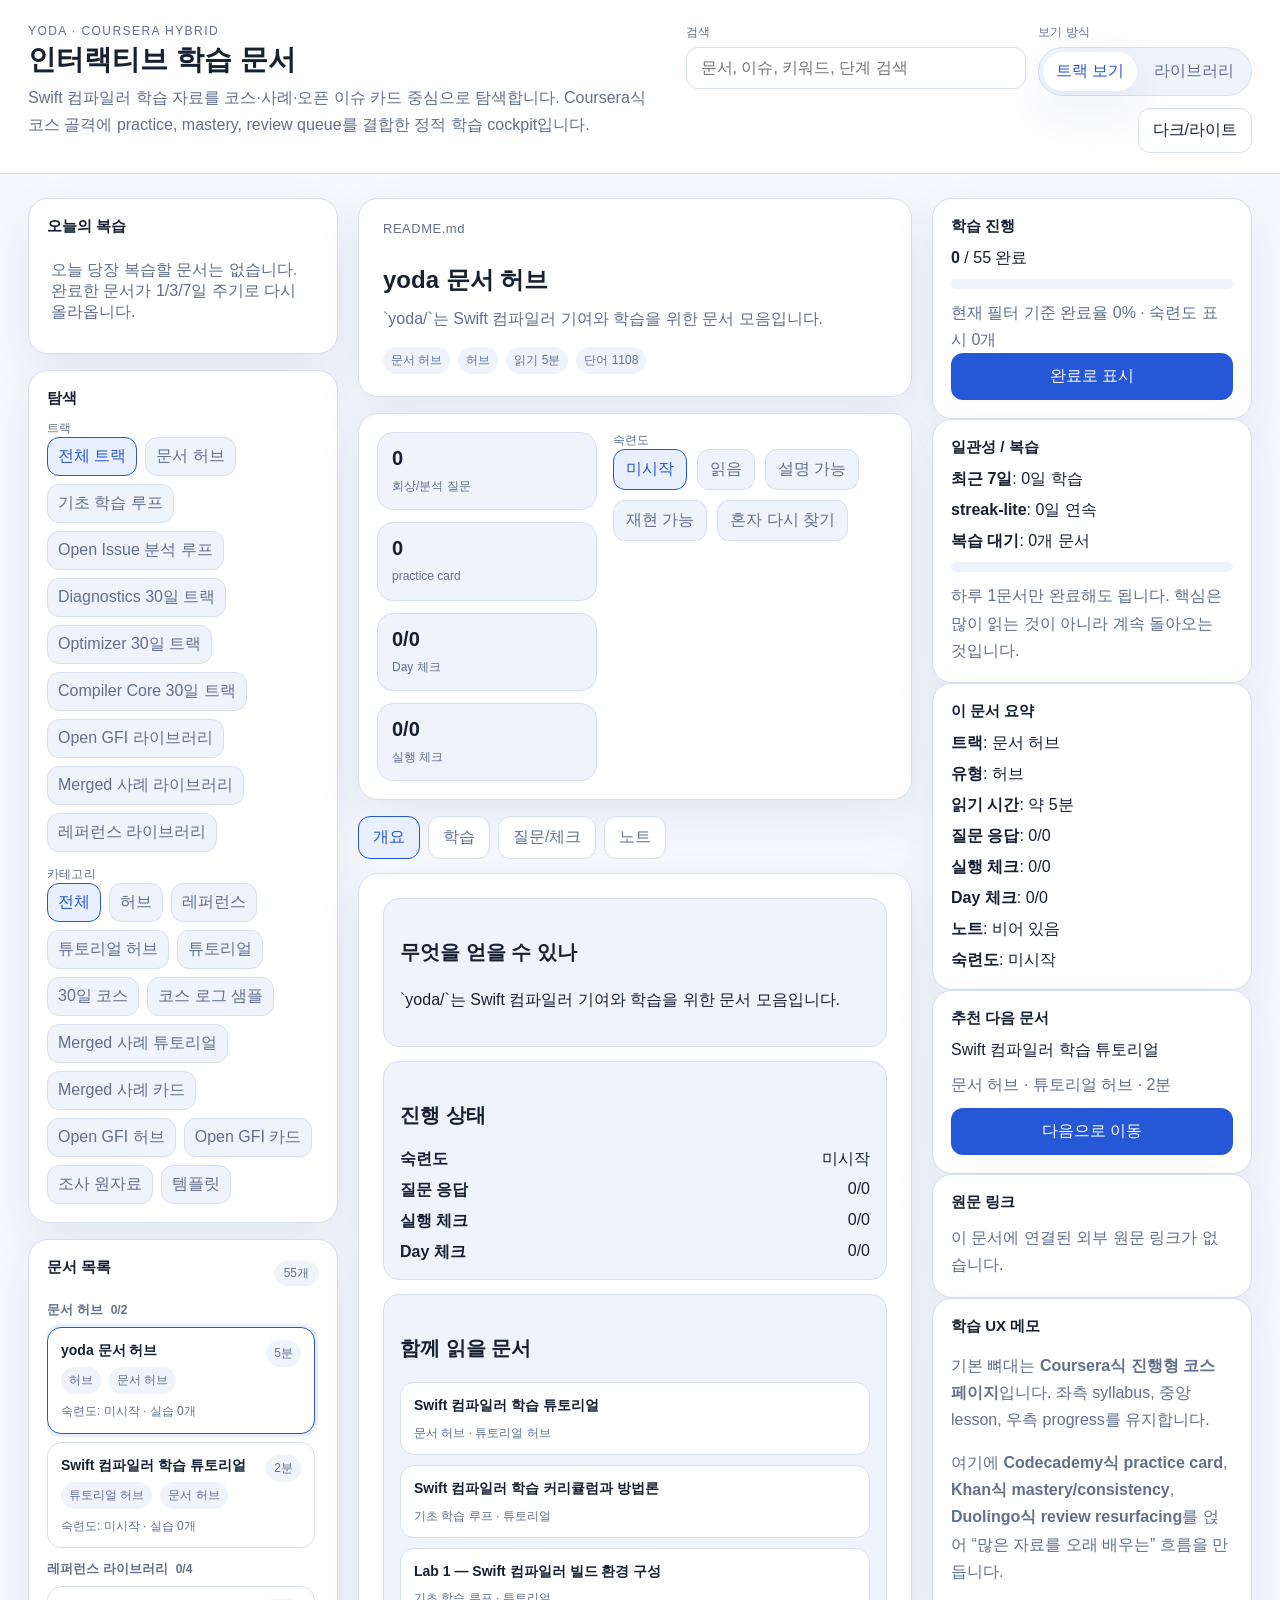
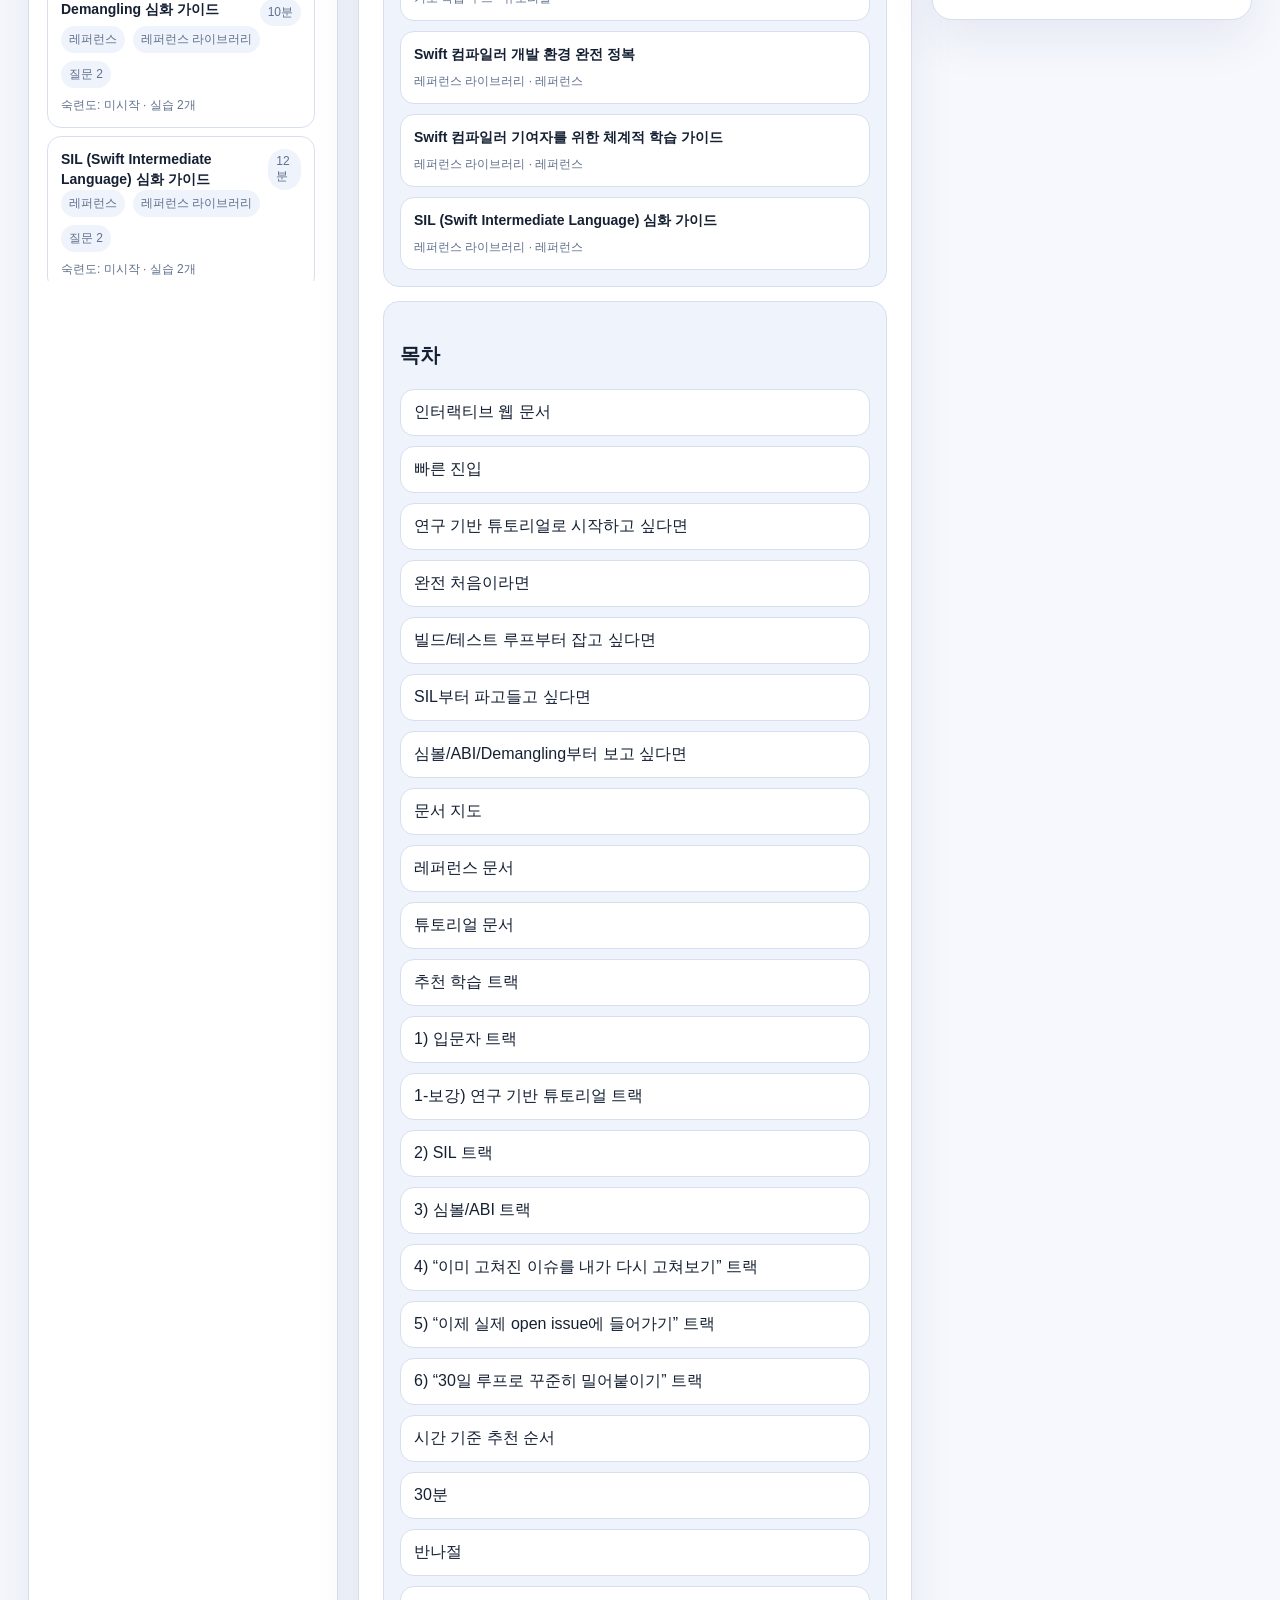
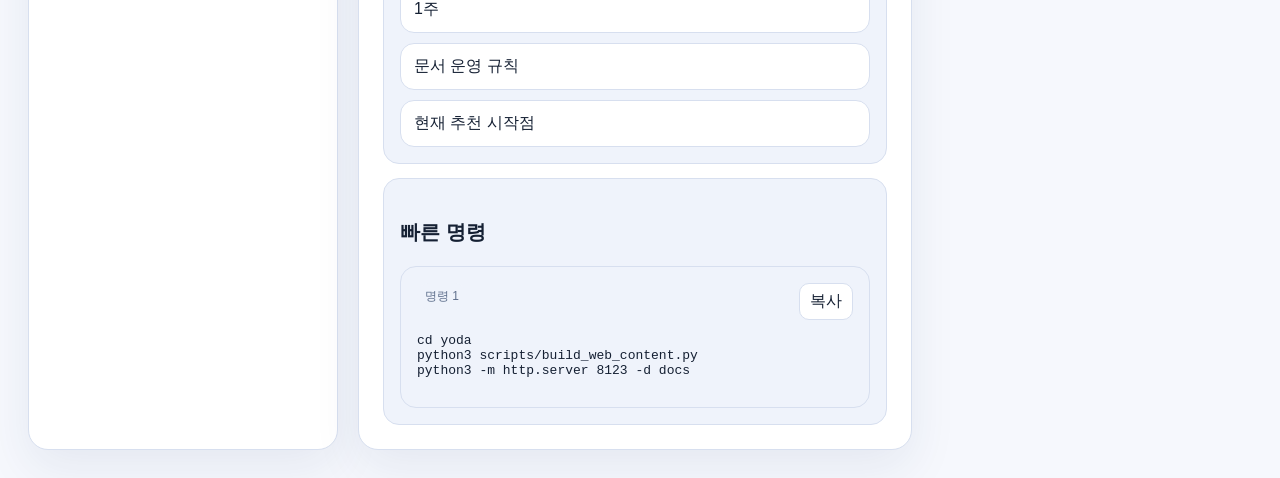
==== docs/index.html @ e1e93138 "Add interactive learning web app" ====
<!doctype html>
<html lang="ko">
  <head>
    <meta charset="utf-8" />
    <meta name="viewport" content="width=device-width, initial-scale=1" />
    <title>yoda interactive learning docs</title>
    <meta
      name="description"
      content="Swift 컴파일러 학습 자료를 Coursera 하이브리드 방식으로 탐색하는 정적 인터랙티브 학습 페이지"
    />
    <link rel="icon" href="favicon.svg" type="image/svg+xml" />
    <link rel="stylesheet" href="styles.css" />
  </head>
  <body>
    <div class="app-shell">
      <header class="topbar">
        <div class="brand-block">
          <div class="brand-kicker">yoda · Coursera hybrid</div>
          <h1>인터랙티브 학습 문서</h1>
          <p>
            Swift 컴파일러 학습 자료를 코스·사례·오픈 이슈 카드 중심으로 탐색합니다.
            Coursera식 코스 골격에 practice, mastery, review queue를 결합한 정적 학습 cockpit입니다.
          </p>
        </div>
        <div class="topbar-actions">
          <label class="search-box">
            <span>검색</span>
            <input id="searchInput" type="search" placeholder="문서, 이슈, 키워드, 단계 검색" />
          </label>

          <div class="control-stack">
            <div class="stack-label">보기 방식</div>
            <div id="viewModeToggle" class="segmented-control" aria-label="보기 방식 선택">
              <button type="button" class="segment active" data-view-mode="track">트랙 보기</button>
              <button type="button" class="segment" data-view-mode="library">라이브러리</button>
            </div>
          </div>

          <button id="themeToggle" class="ghost-button" type="button">다크/라이트</button>
        </div>
      </header>

      <div class="layout-grid">
        <aside class="sidebar">
          <section class="sidebar-section">
            <h2>오늘의 복습</h2>
            <div id="todayReviewBox" class="review-queue"></div>
          </section>

          <section class="sidebar-section">
            <h2>탐색</h2>
            <div class="stack-label">트랙</div>
            <div id="trackChips" class="chip-row spaced"></div>
            <div class="stack-label top-gap">카테고리</div>
            <div id="filterChips" class="chip-row"></div>
          </section>

          <section class="sidebar-section fill-grow">
            <div class="section-header-inline">
              <h2>문서 목록</h2>
              <span id="docListCount" class="count-pill"></span>
            </div>
            <div id="docList" class="doc-list"></div>
          </section>
        </aside>

        <main class="content-area">
          <div id="docHero" class="doc-hero"></div>

          <section class="hero-toolbar card-shell">
            <div id="docQuickStats" class="stat-grid"></div>
            <div>
              <div class="stack-label">숙련도</div>
              <div id="masteryToolbar" class="mastery-row"></div>
            </div>
          </section>

          <nav class="tabbar" id="tabbar" aria-label="문서 탭">
            <button data-tab="overview" class="tab active" type="button">개요</button>
            <button data-tab="learn" class="tab" type="button">학습</button>
            <button data-tab="practice" class="tab" type="button">질문/체크</button>
            <button data-tab="notes" class="tab" type="button">노트</button>
          </nav>

          <section id="panel-overview" class="tab-panel active"></section>
          <section id="panel-learn" class="tab-panel"></section>
          <section id="panel-practice" class="tab-panel"></section>
          <section id="panel-notes" class="tab-panel"></section>
        </main>

        <aside class="right-rail">
          <section class="rail-card">
            <h2>학습 진행</h2>
            <div id="globalProgress" class="progress-block"></div>
            <button id="completeToggle" class="primary-button" type="button">완료로 표시</button>
          </section>

          <section class="rail-card">
            <h2>일관성 / 복습</h2>
            <div id="consistencyBox" class="meta-summary"></div>
          </section>

          <section class="rail-card">
            <h2>이 문서 요약</h2>
            <div id="docMetaSummary" class="meta-summary"></div>
          </section>

          <section class="rail-card">
            <h2>추천 다음 문서</h2>
            <div id="nextDocBox" class="next-doc-box"></div>
          </section>

          <section class="rail-card">
            <h2>원문 링크</h2>
            <div id="sourceLinksBox" class="source-links-box"></div>
          </section>

          <section class="rail-card">
            <h2>학습 UX 메모</h2>
            <p class="small-note">
              기본 뼈대는 <strong>Coursera식 진행형 코스 페이지</strong>입니다. 좌측 syllabus, 중앙 lesson,
              우측 progress를 유지합니다.
            </p>
            <p class="small-note">
              여기에 <strong>Codecademy식 practice card</strong>, <strong>Khan식 mastery/consistency</strong>,
              <strong>Duolingo식 review resurfacing</strong>를 얹어 “많은 자료를 오래 배우는” 흐름을 만듭니다.
            </p>
          </section>
        </aside>
      </div>
    </div>

    <div id="toast" class="toast" aria-live="polite"></div>
    <script src="app.js" type="module"></script>
  </body>
</html>
---- docs/styles.css ----
:root {
  --bg: #f6f8fd;
  --panel: #ffffff;
  --panel-alt: #eff3fb;
  --panel-strong: #e6edf9;
  --border: #d7dfef;
  --text: #152033;
  --muted: #60708d;
  --primary: #2557d6;
  --primary-strong: #183ea4;
  --primary-soft: #e8efff;
  --success: #11835b;
  --warning: #bc7a18;
  --danger: #b63f4a;
  --shadow: 0 18px 48px rgba(29, 53, 96, 0.08);
  --radius-xl: 20px;
  --radius-lg: 16px;
  --radius-md: 12px;
}

body.theme-dark {
  --bg: #0d1422;
  --panel: #151f32;
  --panel-alt: #101828;
  --panel-strong: #1a2742;
  --border: #283653;
  --text: #eef3ff;
  --muted: #a7b3ce;
  --primary: #7ea6ff;
  --primary-strong: #a7c0ff;
  --primary-soft: #1d2e55;
  --success: #4fc592;
  --warning: #f2be6c;
  --danger: #f08b96;
  --shadow: 0 18px 48px rgba(0, 0, 0, 0.32);
}

* { box-sizing: border-box; }
html, body {
  margin: 0;
  padding: 0;
  background: var(--bg);
  color: var(--text);
  font-family: Inter, -apple-system, BlinkMacSystemFont, "Apple SD Gothic Neo", "Noto Sans KR", sans-serif;
}
body { min-height: 100vh; }
a { color: var(--primary); text-decoration: none; }
a:hover { text-decoration: underline; }
button, input, textarea, select { font: inherit; }
button { color: inherit; }

.app-shell { min-height: 100vh; }
.topbar {
  position: sticky;
  top: 0;
  z-index: 20;
  display: flex;
  justify-content: space-between;
  gap: 20px;
  padding: 24px 28px 20px;
  background: color-mix(in srgb, var(--panel) 82%, transparent);
  border-bottom: 1px solid var(--border);
  backdrop-filter: blur(14px);
}
.brand-block { max-width: 70ch; }
.brand-kicker {
  font-size: 12px;
  letter-spacing: 0.12em;
  text-transform: uppercase;
  color: var(--muted);
  margin-bottom: 6px;
}
.topbar h1 { margin: 0 0 8px; font-size: 28px; line-height: 1.15; }
.topbar p { margin: 0; color: var(--muted); line-height: 1.7; }
.topbar-actions {
  display: flex;
  flex-wrap: wrap;
  gap: 12px;
  align-items: flex-start;
  justify-content: flex-end;
}
.search-box, .control-stack {
  display: flex;
  flex-direction: column;
  gap: 6px;
}
.search-box span, .stack-label {
  font-size: 12px;
  color: var(--muted);
  letter-spacing: 0.02em;
}
.search-box input, .answer-box, .notes-textarea {
  width: min(340px, 48vw);
  padding: 11px 14px;
  border-radius: var(--radius-md);
  border: 1px solid var(--border);
  background: var(--panel);
  color: var(--text);
}
.ghost-button, .primary-button, .segment, .chip, .mastery-button, .review-action, .copy-inline {
  border-radius: 12px;
  border: 1px solid var(--border);
  background: var(--panel);
  color: var(--text);
  cursor: pointer;
  transition: all 0.15s ease;
}
.ghost-button:hover, .segment:hover, .chip:hover, .mastery-button:hover, .review-action:hover, .copy-inline:hover {
  transform: translateY(-1px);
  border-color: var(--primary);
}
.ghost-button { padding: 11px 14px; }
.primary-button {
  padding: 12px 14px;
  background: var(--primary);
  color: white;
  border-color: transparent;
  width: 100%;
}
.primary-button:hover { filter: brightness(1.05); }
.segmented-control {
  display: inline-flex;
  border: 1px solid var(--border);
  border-radius: 999px;
  padding: 4px;
  background: var(--panel-alt);
  gap: 4px;
}
.segment {
  padding: 8px 12px;
  border-radius: 999px;
  background: transparent;
  border-color: transparent;
  color: var(--muted);
}
.segment.active { background: var(--panel); color: var(--primary); box-shadow: var(--shadow); }

.layout-grid {
  display: grid;
  grid-template-columns: 310px minmax(0, 1fr) 320px;
  gap: 20px;
  padding: 24px 28px 28px;
}
.sidebar, .content-area, .right-rail { min-width: 0; }
.sidebar { display: flex; flex-direction: column; gap: 16px; }
.fill-grow { flex: 1; }
.sidebar-section, .rail-card, .doc-hero, .tab-panel, .card-shell {
  background: var(--panel);
  border: 1px solid var(--border);
  border-radius: var(--radius-xl);
  box-shadow: var(--shadow);
}
.sidebar-section, .rail-card, .card-shell { padding: 18px; }
.sidebar h2, .rail-card h2, .section-header-inline h2 {
  margin: 0 0 12px;
  font-size: 15px;
}
.section-header-inline {
  display: flex;
  align-items: center;
  justify-content: space-between;
  gap: 8px;
  margin-bottom: 12px;
}
.count-pill {
  display: inline-flex;
  align-items: center;
  justify-content: center;
  min-width: 40px;
  padding: 4px 10px;
  border-radius: 999px;
  background: var(--panel-alt);
  color: var(--muted);
  font-size: 12px;
}
.chip-row { display: flex; flex-wrap: wrap; gap: 8px; }
.chip { padding: 8px 10px; background: var(--panel-alt); color: var(--muted); }
.chip.active { background: var(--primary-soft); color: var(--primary); border-color: var(--primary); }
.spaced { margin-bottom: 14px; }
.top-gap { margin-top: 8px; }
.review-queue { display: flex; flex-direction: column; gap: 10px; }
.review-item {
  border: 1px solid var(--border);
  border-radius: var(--radius-lg);
  padding: 12px 13px;
  background: var(--panel-alt);
}
.review-item-top, .doc-item-top, .inline-actions, .source-link-row, .stat-inline {
  display: flex;
  gap: 8px;
  justify-content: space-between;
  align-items: flex-start;
}
.review-item-title { font-size: 13px; font-weight: 700; line-height: 1.45; }
.review-item-meta, .doc-item-meta, .meta-chip-row, .mastery-row, .source-link-list, .status-pill-row {
  display: flex;
  flex-wrap: wrap;
  gap: 8px;
}
.badge, .review-badge {
  display: inline-flex;
  align-items: center;
  gap: 6px;
  padding: 5px 8px;
  border-radius: 999px;
  background: var(--panel-alt);
  color: var(--muted);
  font-size: 12px;
}
.badge.completed, .review-badge.success { background: rgba(17, 131, 91, 0.12); color: var(--success); }
.review-badge.warning { background: rgba(188, 122, 24, 0.14); color: var(--warning); }
.doc-list {
  display: flex;
  flex-direction: column;
  gap: 12px;
  max-height: calc(100vh - 320px);
  overflow: auto;
  padding-right: 4px;
}
.doc-group { display: flex; flex-direction: column; gap: 8px; }
.doc-group-title { font-size: 13px; font-weight: 700; color: var(--muted); }
.doc-group-progress { font-size: 12px; color: var(--muted); margin-left: 8px; }
.doc-item {
  display: block;
  width: 100%;
  text-align: left;
  border: 1px solid var(--border);
  border-radius: 14px;
  background: var(--panel);
  padding: 12px 13px;
  cursor: pointer;
}
.doc-item.active { border-color: var(--primary); box-shadow: 0 0 0 3px var(--primary-soft); }
.doc-item-title { font-size: 14px; font-weight: 700; line-height: 1.45; }
.doc-item-subline { margin-top: 8px; color: var(--muted); font-size: 12px; line-height: 1.55; }
.doc-hero { padding: 22px 24px; margin-bottom: 16px; }
.hero-eyebrow { color: var(--muted); font-size: 13px; letter-spacing: 0.04em; }
.doc-hero h2 { margin: 8px 0 10px; font-size: 30px; line-height: 1.2; }
.doc-hero p { margin: 0 0 14px; color: var(--muted); line-height: 1.75; }
.hero-toolbar {
  display: grid;
  grid-template-columns: minmax(0, 1fr) minmax(220px, 280px);
  gap: 16px;
  margin-bottom: 16px;
}
.stat-grid {
  display: grid;
  grid-template-columns: repeat(auto-fit, minmax(120px, 1fr));
  gap: 12px;
}
.stat-card {
  padding: 14px;
  border-radius: var(--radius-lg);
  border: 1px solid var(--border);
  background: var(--panel-alt);
}
.stat-card strong { display: block; font-size: 20px; margin-bottom: 6px; }
.stat-card span { color: var(--muted); font-size: 12px; line-height: 1.45; }
.mastery-row { gap: 10px; }
.mastery-button {
  padding: 9px 12px;
  background: var(--panel-alt);
  color: var(--muted);
}
.mastery-button.active {
  border-color: var(--primary);
  background: var(--primary-soft);
  color: var(--primary);
}
.tabbar { display: flex; gap: 8px; margin-bottom: 14px; flex-wrap: wrap; }
.tab {
  border: 1px solid var(--border);
  background: var(--panel);
  color: var(--muted);
  padding: 10px 14px;
  border-radius: 12px;
  cursor: pointer;
}
.tab.active { color: var(--primary); background: var(--primary-soft); border-color: var(--primary); }
.tab-panel { display: none; padding: 24px; }
.tab-panel.active { display: block; }
.content-area .tab-panel > :first-child { margin-top: 0; }
.content-area h1, .content-area h2, .content-area h3, .content-area h4 { scroll-margin-top: 110px; }
.content-area h1 { font-size: 32px; }
.content-area h2 { font-size: 24px; margin-top: 30px; }
.content-area h3 { font-size: 20px; margin-top: 24px; }
.content-area p, .content-area li, .content-area td, .content-area th, .content-area blockquote { line-height: 1.75; }
.content-area pre.code-block {
  position: relative;
  overflow: auto;
  background: #0d1220;
  color: #edf2ff;
  border-radius: 16px;
  padding: 16px;
}
body.theme-dark .content-area pre.code-block { background: #0b1020; }
.copy-button, .copy-inline {
  padding: 7px 10px;
  border-radius: 10px;
}
.copy-button {
  position: absolute;
  top: 10px;
  right: 10px;
  border: 1px solid rgba(255, 255, 255, 0.16);
  background: rgba(255, 255, 255, 0.1);
  color: white;
}
.content-area table { width: 100%; border-collapse: collapse; margin: 18px 0; }
.content-area th, .content-area td { border: 1px solid var(--border); padding: 10px 12px; vertical-align: top; }
.content-area th { background: var(--panel-alt); text-align: left; }
.content-area blockquote {
  margin: 18px 0;
  padding: 14px 16px;
  border-left: 4px solid var(--primary);
  background: var(--panel-alt);
  border-radius: 12px;
}
.question-block, .day-checklist, .notes-block, .overview-grid { display: flex; flex-direction: column; gap: 14px; }
.command-list { display: flex; flex-direction: column; gap: 12px; }
.overview-grid section, .overview-card, .question-card, .day-card, .practice-card, .command-card {
  border: 1px solid var(--border);
  border-radius: var(--radius-lg);
  padding: 16px;
  background: var(--panel-alt);
}
.question-card h4, .day-card h4, .practice-card h4 { margin: 0 0 8px; }
.answer-box, .notes-textarea {
  width: 100%;
  min-height: 110px;
  resize: vertical;
  background: var(--panel);
  color: var(--text);
}
.notes-textarea { width: 100%; min-height: 280px; }
.prompt-list, .source-link-list, .related-link-list { display: flex; flex-direction: column; gap: 10px; }
.practice-card-header {
  display: flex;
  justify-content: space-between;
  gap: 10px;
  align-items: flex-start;
  margin-bottom: 8px;
}
.status-pill {
  padding: 6px 10px;
  border-radius: 999px;
  border: 1px solid var(--border);
  background: var(--panel);
  color: var(--muted);
  cursor: pointer;
}
.status-pill.active {
  border-color: var(--primary);
  background: var(--primary-soft);
  color: var(--primary);
}
.check-row {
  display: flex;
  gap: 10px;
  align-items: center;
  margin-top: 10px;
  color: var(--muted);
}
.progress-block { display: flex; flex-direction: column; gap: 10px; }
.progress-meter {
  width: 100%;
  height: 10px;
  border-radius: 999px;
  background: var(--panel-alt);
  overflow: hidden;
}
.progress-meter-fill { height: 100%; background: linear-gradient(90deg, var(--primary), #6c8fff); }
.meta-summary, .source-links-box, .next-doc-box { display: flex; flex-direction: column; gap: 10px; }
.source-links-box a {
  display: block;
  padding: 10px 12px;
  border: 1px solid var(--border);
  border-radius: 12px;
  background: var(--panel-alt);
}
.small-note { color: var(--muted); line-height: 1.7; }
.empty-state { color: var(--muted); padding: 12px 4px; }
.divider { height: 1px; background: var(--border); margin: 6px 0; }
.toast {
  position: fixed;
  right: 24px;
  bottom: 24px;
  background: var(--text);
  color: var(--bg);
  padding: 10px 14px;
  border-radius: 12px;
  opacity: 0;
  transform: translateY(10px);
  transition: all .2s ease;
  pointer-events: none;
}
.toast.show { opacity: 1; transform: translateY(0); }

@media (max-width: 1180px) {
  .layout-grid { grid-template-columns: 270px minmax(0, 1fr); }
  .right-rail {
    grid-column: 1 / -1;
    display: grid;
    grid-template-columns: repeat(auto-fit, minmax(220px, 1fr));
    gap: 16px;
  }
  .hero-toolbar { grid-template-columns: 1fr; }
}

@media (max-width: 860px) {
  .topbar { flex-direction: column; }
  .topbar-actions { width: 100%; flex-direction: column; align-items: stretch; }
  .search-box input { width: 100%; }
  .layout-grid { grid-template-columns: 1fr; padding: 16px; }
  .sidebar { order: 2; }
  .content-area { order: 1; }
  .right-rail { order: 3; grid-column: auto; }
  .doc-list { max-height: none; }
}
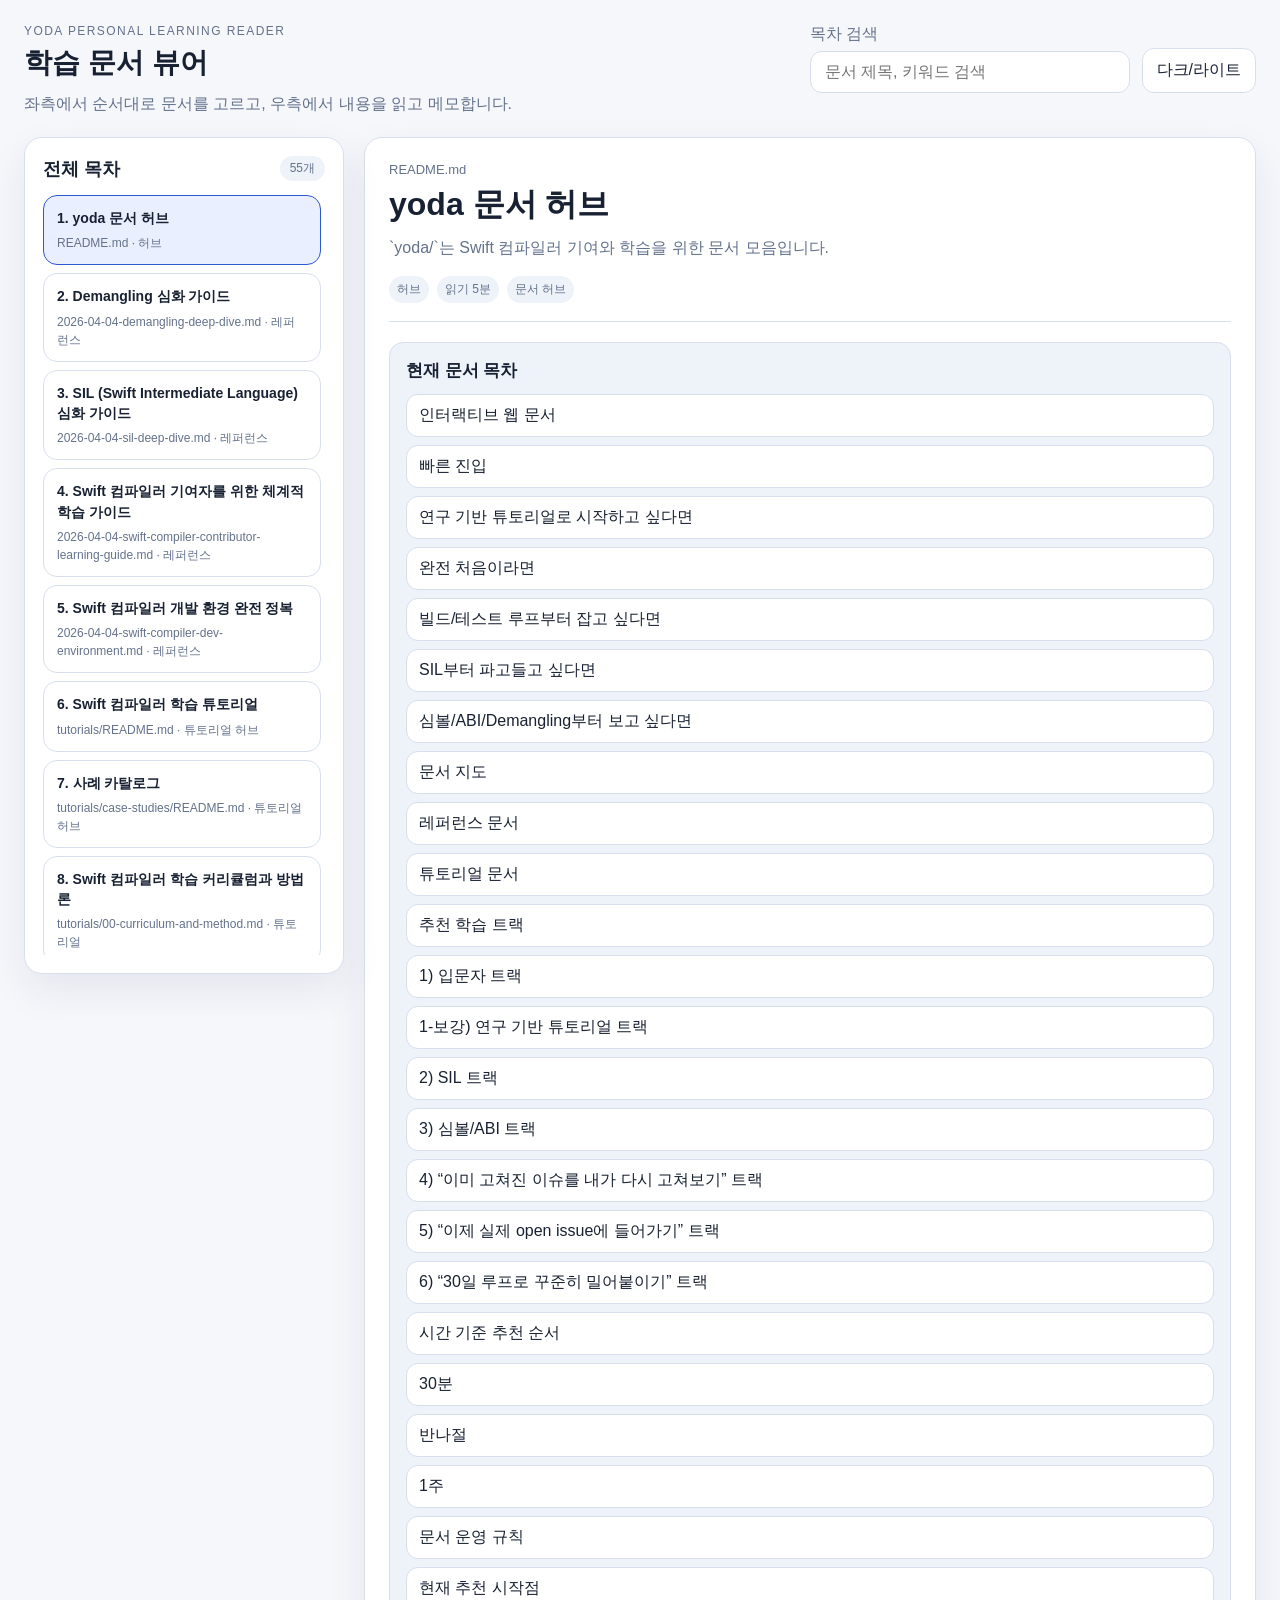
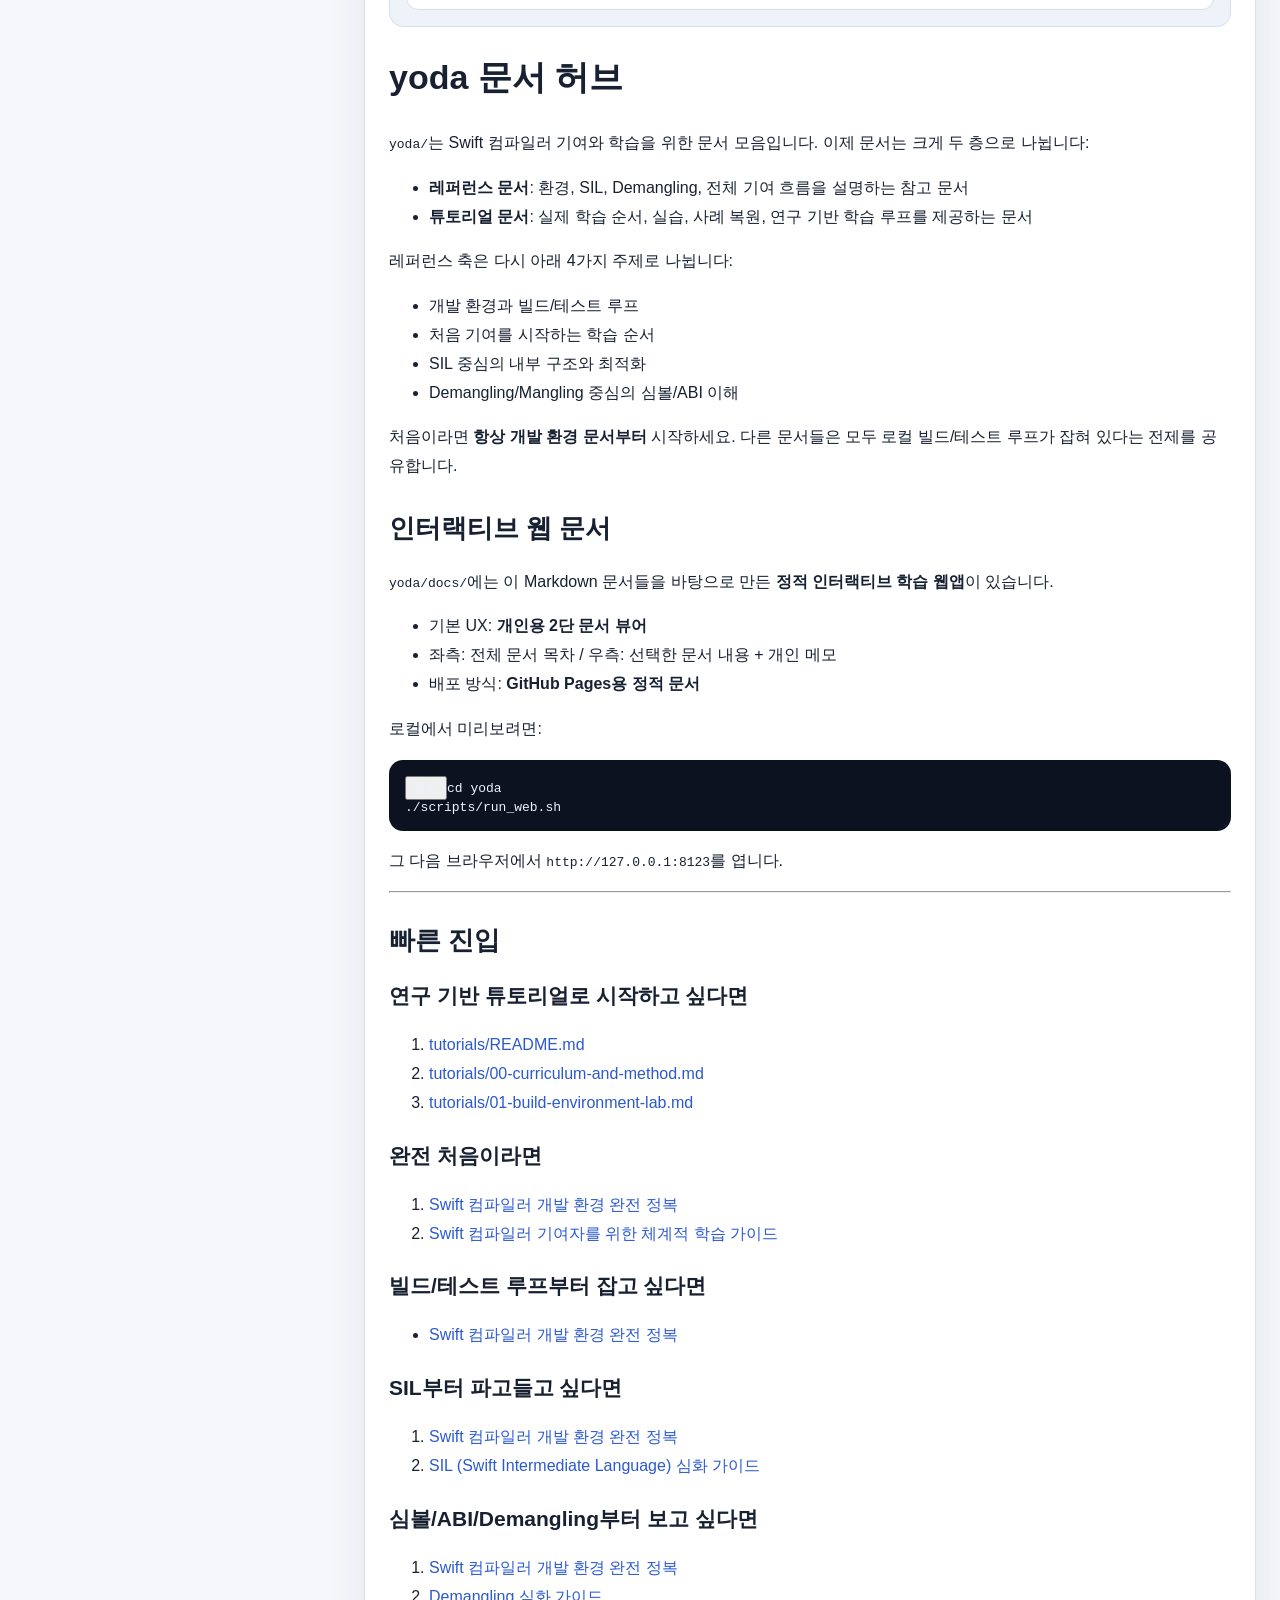
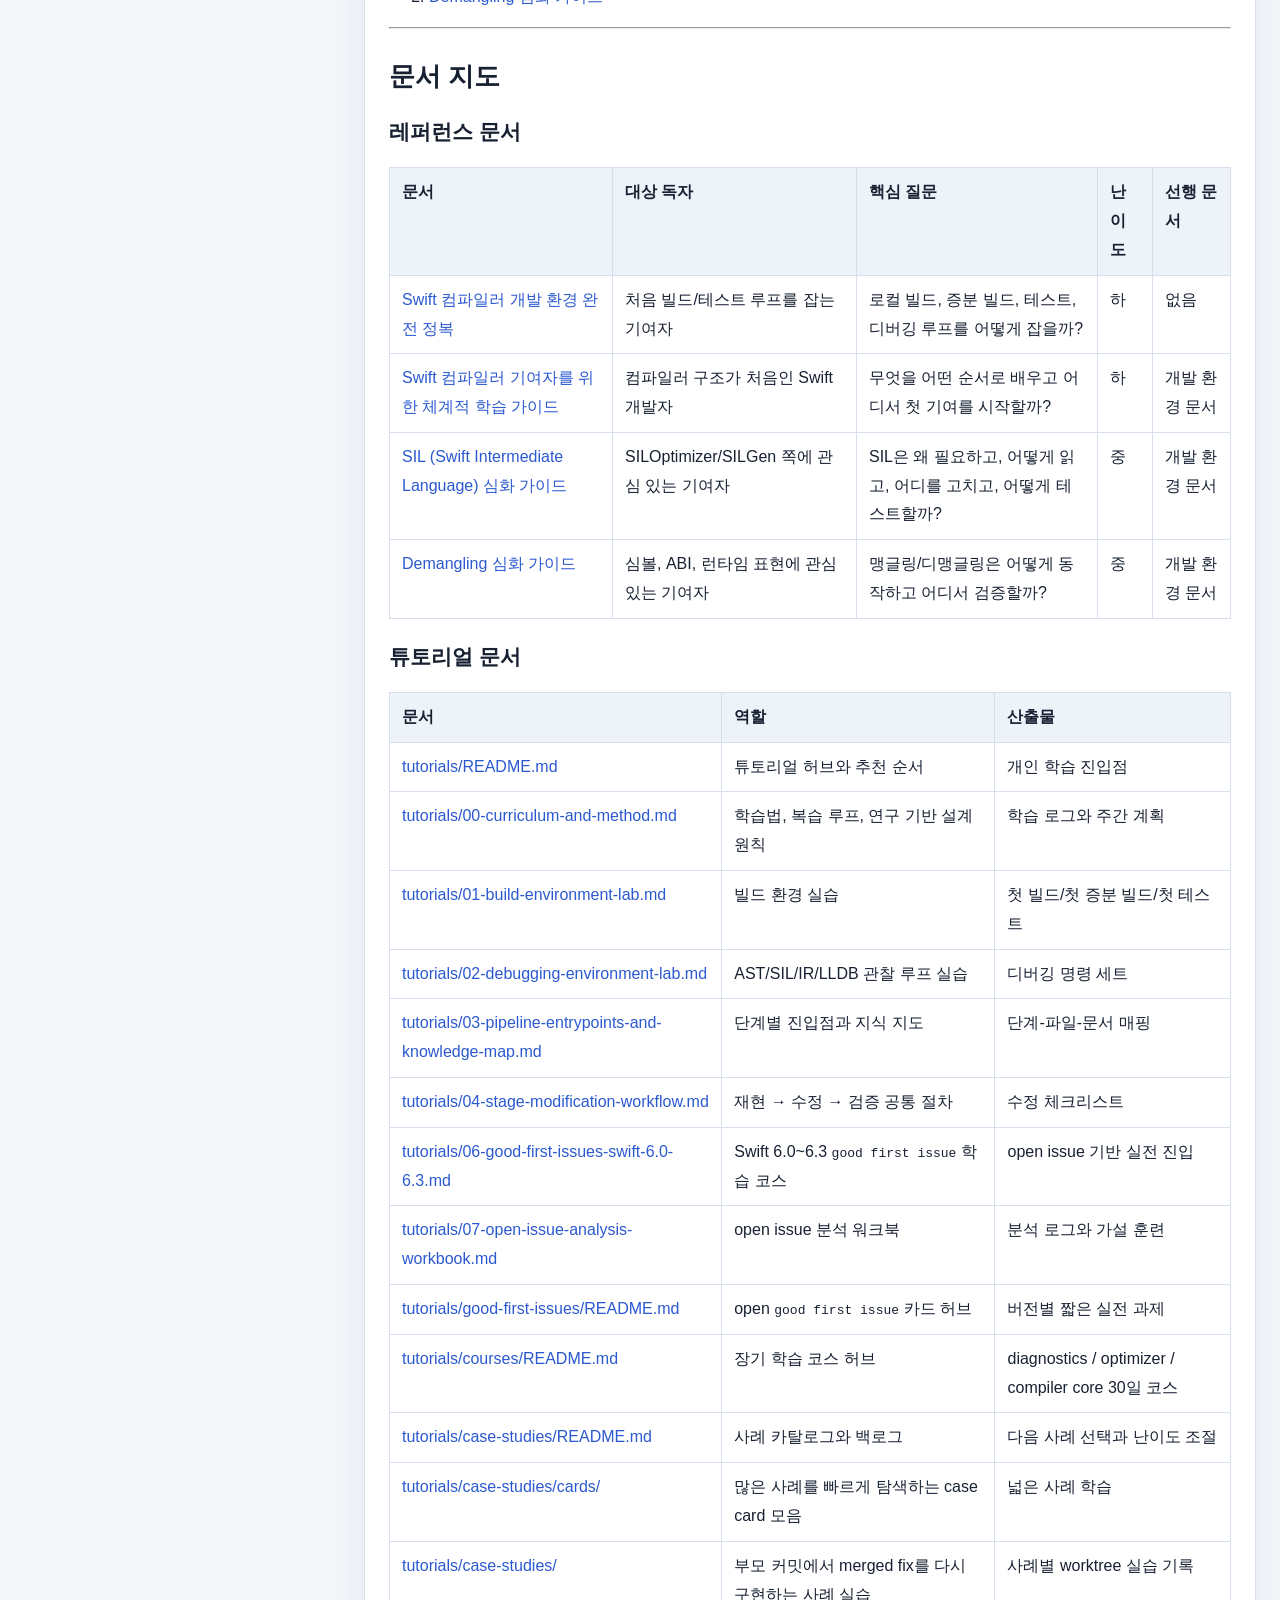
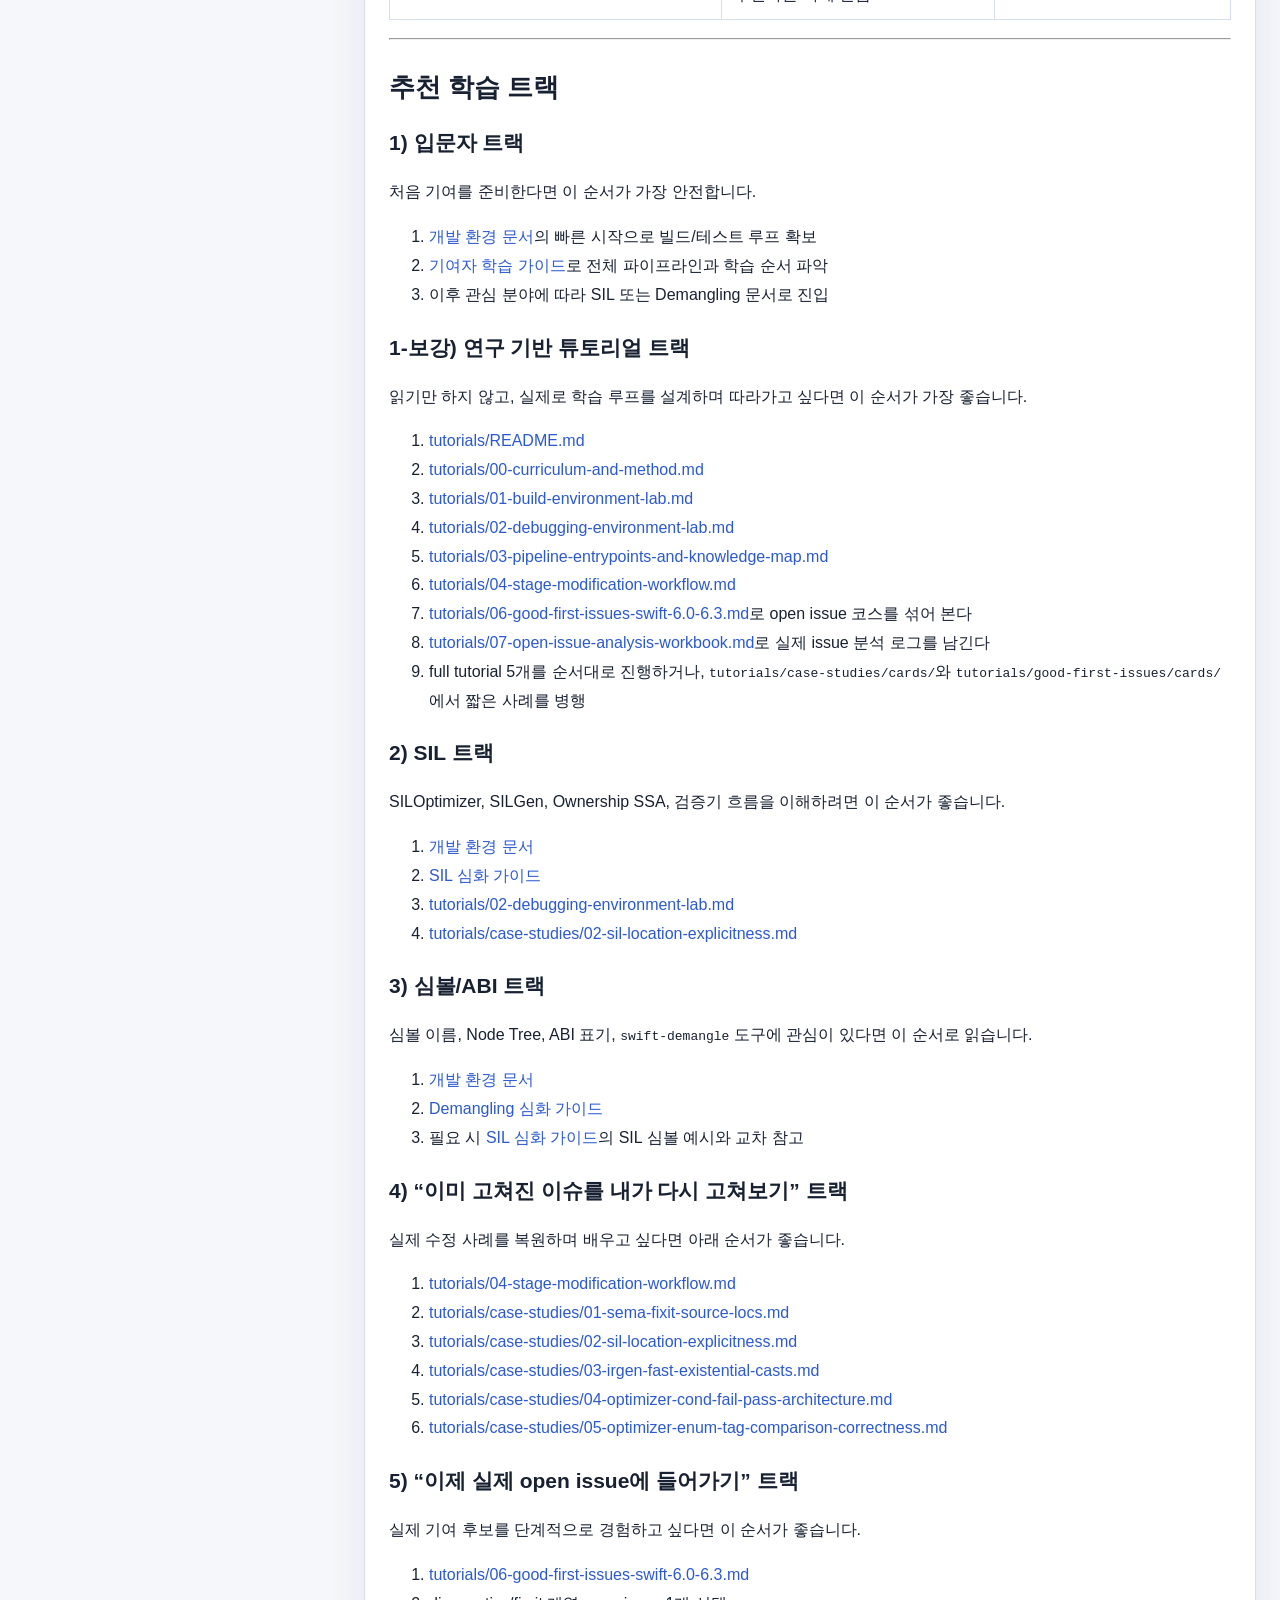
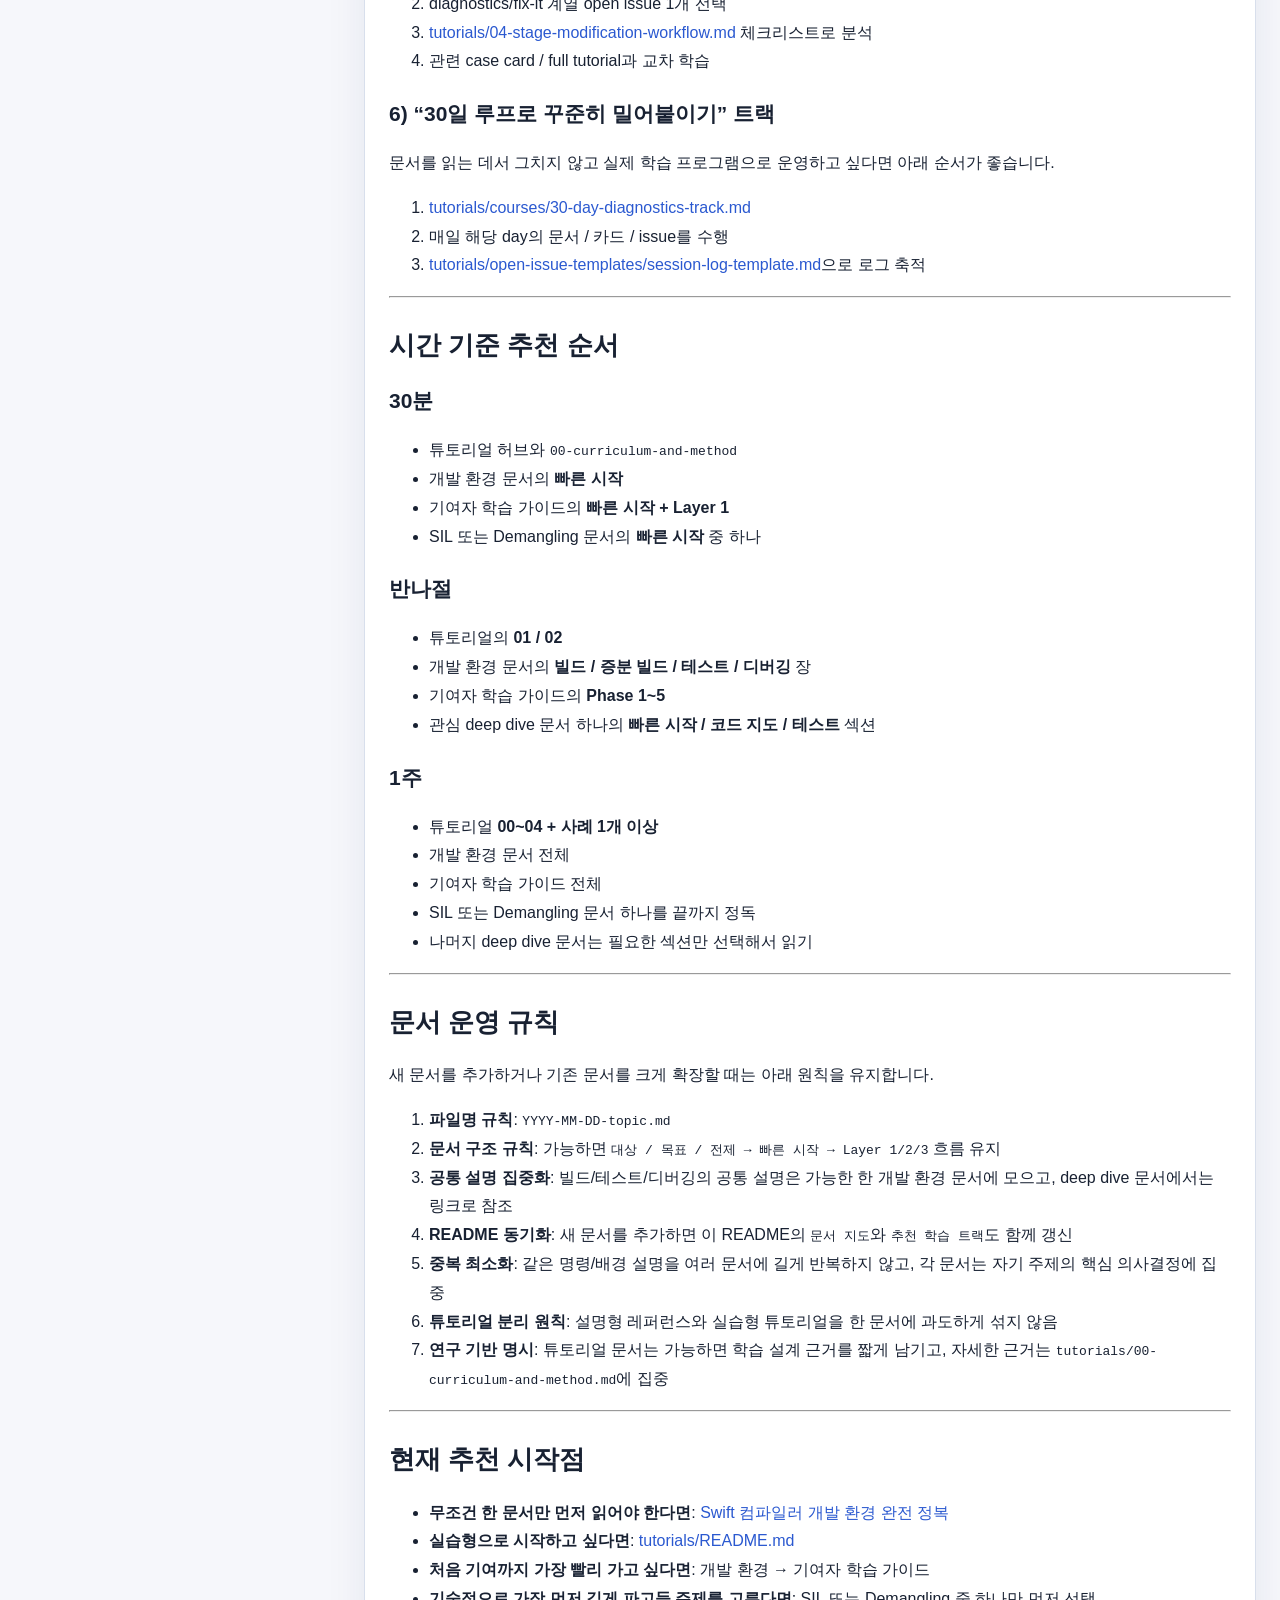
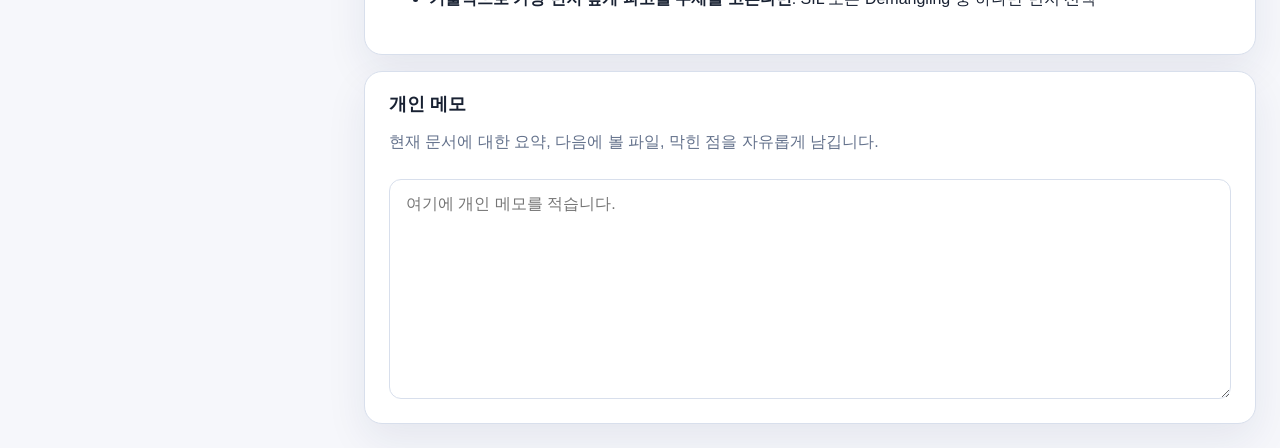
==== commit 564c595e: "Simplify web app into personal reading layout" ====
--- a/docs/index.html
+++ b/docs/index.html
@@ -3,10 +3,10 @@
   <head>
     <meta charset="utf-8" />
     <meta name="viewport" content="width=device-width, initial-scale=1" />
-    <title>yoda interactive learning docs</title>
+    <title>yoda learning reader</title>
     <meta
       name="description"
-      content="Swift 컴파일러 학습 자료를 Coursera 하이브리드 방식으로 탐색하는 정적 인터랙티브 학습 페이지"
+      content="Swift 컴파일러 학습 문서를 개인용 2단 리더 형태로 탐색하는 정적 웹 문서"
     />
     <link rel="icon" href="favicon.svg" type="image/svg+xml" />
     <link rel="stylesheet" href="styles.css" />
@@ -14,123 +14,47 @@
   <body>
     <div class="app-shell">
       <header class="topbar">
-        <div class="brand-block">
-          <div class="brand-kicker">yoda · Coursera hybrid</div>
-          <h1>인터랙티브 학습 문서</h1>
-          <p>
-            Swift 컴파일러 학습 자료를 코스·사례·오픈 이슈 카드 중심으로 탐색합니다.
-            Coursera식 코스 골격에 practice, mastery, review queue를 결합한 정적 학습 cockpit입니다.
-          </p>
+        <div class="title-block">
+          <div class="eyebrow">yoda personal learning reader</div>
+          <h1>학습 문서 뷰어</h1>
+          <p>좌측에서 순서대로 문서를 고르고, 우측에서 내용을 읽고 메모합니다.</p>
         </div>
-        <div class="topbar-actions">
+        <div class="toolbar">
           <label class="search-box">
-            <span>검색</span>
-            <input id="searchInput" type="search" placeholder="문서, 이슈, 키워드, 단계 검색" />
+            <span>목차 검색</span>
+            <input id="searchInput" type="search" placeholder="문서 제목, 키워드 검색" />
           </label>
-
-          <div class="control-stack">
-            <div class="stack-label">보기 방식</div>
-            <div id="viewModeToggle" class="segmented-control" aria-label="보기 방식 선택">
-              <button type="button" class="segment active" data-view-mode="track">트랙 보기</button>
-              <button type="button" class="segment" data-view-mode="library">라이브러리</button>
-            </div>
-          </div>
-
           <button id="themeToggle" class="ghost-button" type="button">다크/라이트</button>
         </div>
       </header>
 
-      <div class="layout-grid">
-        <aside class="sidebar">
-          <section class="sidebar-section">
-            <h2>오늘의 복습</h2>
-            <div id="todayReviewBox" class="review-queue"></div>
-          </section>
-
-          <section class="sidebar-section">
-            <h2>탐색</h2>
-            <div class="stack-label">트랙</div>
-            <div id="trackChips" class="chip-row spaced"></div>
-            <div class="stack-label top-gap">카테고리</div>
-            <div id="filterChips" class="chip-row"></div>
-          </section>
-
-          <section class="sidebar-section fill-grow">
-            <div class="section-header-inline">
-              <h2>문서 목록</h2>
-              <span id="docListCount" class="count-pill"></span>
+      <div class="reader-layout">
+        <aside class="toc-pane">
+          <div class="pane-card sticky-pane">
+            <div class="pane-header">
+              <h2>전체 목차</h2>
+              <span id="tocCount" class="count-pill"></span>
             </div>
             <div id="docList" class="doc-list"></div>
-          </section>
+          </div>
         </aside>
 
-        <main class="content-area">
-          <div id="docHero" class="doc-hero"></div>
+        <main class="content-pane">
+          <article class="pane-card reader-card">
+            <header id="docHeader" class="doc-header"></header>
+            <section id="docOutline" class="doc-outline"></section>
+            <div id="docContent" class="doc-content"></div>
+          </article>
 
-          <section class="hero-toolbar card-shell">
-            <div id="docQuickStats" class="stat-grid"></div>
-            <div>
-              <div class="stack-label">숙련도</div>
-              <div id="masteryToolbar" class="mastery-row"></div>
-            </div>
+          <section class="pane-card notes-card">
+            <h2>개인 메모</h2>
+            <p class="muted">현재 문서에 대한 요약, 다음에 볼 파일, 막힌 점을 자유롭게 남깁니다.</p>
+            <textarea id="docNotesArea" class="notes-textarea" placeholder="여기에 개인 메모를 적습니다."></textarea>
           </section>
-
-          <nav class="tabbar" id="tabbar" aria-label="문서 탭">
-            <button data-tab="overview" class="tab active" type="button">개요</button>
-            <button data-tab="learn" class="tab" type="button">학습</button>
-            <button data-tab="practice" class="tab" type="button">질문/체크</button>
-            <button data-tab="notes" class="tab" type="button">노트</button>
-          </nav>
-
-          <section id="panel-overview" class="tab-panel active"></section>
-          <section id="panel-learn" class="tab-panel"></section>
-          <section id="panel-practice" class="tab-panel"></section>
-          <section id="panel-notes" class="tab-panel"></section>
         </main>
-
-        <aside class="right-rail">
-          <section class="rail-card">
-            <h2>학습 진행</h2>
-            <div id="globalProgress" class="progress-block"></div>
-            <button id="completeToggle" class="primary-button" type="button">완료로 표시</button>
-          </section>
-
-          <section class="rail-card">
-            <h2>일관성 / 복습</h2>
-            <div id="consistencyBox" class="meta-summary"></div>
-          </section>
-
-          <section class="rail-card">
-            <h2>이 문서 요약</h2>
-            <div id="docMetaSummary" class="meta-summary"></div>
-          </section>
-
-          <section class="rail-card">
-            <h2>추천 다음 문서</h2>
-            <div id="nextDocBox" class="next-doc-box"></div>
-          </section>
-
-          <section class="rail-card">
-            <h2>원문 링크</h2>
-            <div id="sourceLinksBox" class="source-links-box"></div>
-          </section>
-
-          <section class="rail-card">
-            <h2>학습 UX 메모</h2>
-            <p class="small-note">
-              기본 뼈대는 <strong>Coursera식 진행형 코스 페이지</strong>입니다. 좌측 syllabus, 중앙 lesson,
-              우측 progress를 유지합니다.
-            </p>
-            <p class="small-note">
-              여기에 <strong>Codecademy식 practice card</strong>, <strong>Khan식 mastery/consistency</strong>,
-              <strong>Duolingo식 review resurfacing</strong>를 얹어 “많은 자료를 오래 배우는” 흐름을 만듭니다.
-            </p>
-          </section>
-        </aside>
       </div>
     </div>
 
-    <div id="toast" class="toast" aria-live="polite"></div>
     <script src="app.js" type="module"></script>
   </body>
 </html>
--- a/docs/styles.css
+++ b/docs/styles.css
@@ -1,38 +1,28 @@
 :root {
-  --bg: #f6f8fd;
+  --bg: #f6f7fb;
   --panel: #ffffff;
-  --panel-alt: #eff3fb;
-  --panel-strong: #e6edf9;
-  --border: #d7dfef;
-  --text: #152033;
-  --muted: #60708d;
-  --primary: #2557d6;
-  --primary-strong: #183ea4;
-  --primary-soft: #e8efff;
-  --success: #11835b;
-  --warning: #bc7a18;
-  --danger: #b63f4a;
-  --shadow: 0 18px 48px rgba(29, 53, 96, 0.08);
-  --radius-xl: 20px;
-  --radius-lg: 16px;
+  --panel-alt: #eef2f9;
+  --border: #d8dfec;
+  --text: #182132;
+  --muted: #64728c;
+  --primary: #2b59d0;
+  --primary-soft: #e9efff;
+  --shadow: 0 16px 40px rgba(27, 44, 84, 0.08);
+  --radius-xl: 18px;
+  --radius-lg: 14px;
   --radius-md: 12px;
 }
 
 body.theme-dark {
-  --bg: #0d1422;
-  --panel: #151f32;
-  --panel-alt: #101828;
-  --panel-strong: #1a2742;
-  --border: #283653;
-  --text: #eef3ff;
-  --muted: #a7b3ce;
-  --primary: #7ea6ff;
-  --primary-strong: #a7c0ff;
-  --primary-soft: #1d2e55;
-  --success: #4fc592;
-  --warning: #f2be6c;
-  --danger: #f08b96;
-  --shadow: 0 18px 48px rgba(0, 0, 0, 0.32);
+  --bg: #0f1523;
+  --panel: #151d2d;
+  --panel-alt: #101827;
+  --border: #293651;
+  --text: #edf2ff;
+  --muted: #aab5cf;
+  --primary: #8aacff;
+  --primary-soft: #1c2b53;
+  --shadow: 0 16px 40px rgba(0, 0, 0, 0.28);
 }
 
 * { box-sizing: border-box; }
@@ -43,161 +33,180 @@
   color: var(--text);
   font-family: Inter, -apple-system, BlinkMacSystemFont, "Apple SD Gothic Neo", "Noto Sans KR", sans-serif;
 }
-body { min-height: 100vh; }
 a { color: var(--primary); text-decoration: none; }
 a:hover { text-decoration: underline; }
-button, input, textarea, select { font: inherit; }
+button, input, textarea { font: inherit; }
 button { color: inherit; }
 
-.app-shell { min-height: 100vh; }
+.app-shell {
+  max-width: 1600px;
+  margin: 0 auto;
+  padding: 24px;
+}
 .topbar {
-  position: sticky;
-  top: 0;
-  z-index: 20;
   display: flex;
   justify-content: space-between;
-  gap: 20px;
-  padding: 24px 28px 20px;
-  background: color-mix(in srgb, var(--panel) 82%, transparent);
-  border-bottom: 1px solid var(--border);
-  backdrop-filter: blur(14px);
-}
-.brand-block { max-width: 70ch; }
-.brand-kicker {
+  gap: 24px;
+  align-items: flex-start;
+  margin-bottom: 20px;
+}
+.eyebrow {
   font-size: 12px;
+  text-transform: uppercase;
   letter-spacing: 0.12em;
-  text-transform: uppercase;
   color: var(--muted);
   margin-bottom: 6px;
 }
-.topbar h1 { margin: 0 0 8px; font-size: 28px; line-height: 1.15; }
-.topbar p { margin: 0; color: var(--muted); line-height: 1.7; }
-.topbar-actions {
-  display: flex;
-  flex-wrap: wrap;
+.title-block h1 {
+  margin: 0 0 8px;
+  font-size: 28px;
+}
+.title-block p {
+  margin: 0;
+  color: var(--muted);
+  line-height: 1.7;
+}
+.toolbar {
+  display: flex;
   gap: 12px;
-  align-items: flex-start;
-  justify-content: flex-end;
-}
-.search-box, .control-stack {
+  align-items: flex-end;
+}
+.search-box {
   display: flex;
   flex-direction: column;
   gap: 6px;
 }
-.search-box span, .stack-label {
-  font-size: 12px;
-  color: var(--muted);
-  letter-spacing: 0.02em;
-}
-.search-box input, .answer-box, .notes-textarea {
-  width: min(340px, 48vw);
+.search-box span, .muted { color: var(--muted); }
+.search-box input, .notes-textarea {
+  border: 1px solid var(--border);
+  border-radius: var(--radius-md);
+  background: var(--panel);
+  color: var(--text);
+}
+.search-box input {
+  width: min(320px, 40vw);
   padding: 11px 14px;
+}
+.ghost-button {
+  border: 1px solid var(--border);
   border-radius: var(--radius-md);
-  border: 1px solid var(--border);
-  background: var(--panel);
-  color: var(--text);
-}
-.ghost-button, .primary-button, .segment, .chip, .mastery-button, .review-action, .copy-inline {
-  border-radius: 12px;
-  border: 1px solid var(--border);
-  background: var(--panel);
-  color: var(--text);
+  background: var(--panel);
+  padding: 11px 14px;
   cursor: pointer;
-  transition: all 0.15s ease;
-}
-.ghost-button:hover, .segment:hover, .chip:hover, .mastery-button:hover, .review-action:hover, .copy-inline:hover {
-  transform: translateY(-1px);
-  border-color: var(--primary);
-}
-.ghost-button { padding: 11px 14px; }
-.primary-button {
-  padding: 12px 14px;
-  background: var(--primary);
-  color: white;
-  border-color: transparent;
-  width: 100%;
-}
-.primary-button:hover { filter: brightness(1.05); }
-.segmented-control {
-  display: inline-flex;
-  border: 1px solid var(--border);
-  border-radius: 999px;
-  padding: 4px;
-  background: var(--panel-alt);
-  gap: 4px;
-}
-.segment {
-  padding: 8px 12px;
-  border-radius: 999px;
-  background: transparent;
-  border-color: transparent;
-  color: var(--muted);
-}
-.segment.active { background: var(--panel); color: var(--primary); box-shadow: var(--shadow); }
-
-.layout-grid {
+}
+
+.reader-layout {
   display: grid;
-  grid-template-columns: 310px minmax(0, 1fr) 320px;
+  grid-template-columns: 320px minmax(0, 1fr);
   gap: 20px;
-  padding: 24px 28px 28px;
-}
-.sidebar, .content-area, .right-rail { min-width: 0; }
-.sidebar { display: flex; flex-direction: column; gap: 16px; }
-.fill-grow { flex: 1; }
-.sidebar-section, .rail-card, .doc-hero, .tab-panel, .card-shell {
+  align-items: start;
+}
+.pane-card {
   background: var(--panel);
   border: 1px solid var(--border);
   border-radius: var(--radius-xl);
   box-shadow: var(--shadow);
 }
-.sidebar-section, .rail-card, .card-shell { padding: 18px; }
-.sidebar h2, .rail-card h2, .section-header-inline h2 {
-  margin: 0 0 12px;
-  font-size: 15px;
-}
-.section-header-inline {
-  display: flex;
+.sticky-pane {
+  position: sticky;
+  top: 20px;
+  padding: 18px;
+}
+.pane-header {
+  display: flex;
+  justify-content: space-between;
   align-items: center;
-  justify-content: space-between;
-  gap: 8px;
-  margin-bottom: 12px;
+  gap: 12px;
+  margin-bottom: 14px;
+}
+.pane-header h2, .notes-card h2 {
+  margin: 0;
+  font-size: 18px;
 }
 .count-pill {
   display: inline-flex;
   align-items: center;
   justify-content: center;
-  min-width: 40px;
+  min-width: 44px;
   padding: 4px 10px;
   border-radius: 999px;
   background: var(--panel-alt);
   color: var(--muted);
   font-size: 12px;
 }
-.chip-row { display: flex; flex-wrap: wrap; gap: 8px; }
-.chip { padding: 8px 10px; background: var(--panel-alt); color: var(--muted); }
-.chip.active { background: var(--primary-soft); color: var(--primary); border-color: var(--primary); }
-.spaced { margin-bottom: 14px; }
-.top-gap { margin-top: 8px; }
-.review-queue { display: flex; flex-direction: column; gap: 10px; }
-.review-item {
+.doc-list {
+  display: flex;
+  flex-direction: column;
+  gap: 8px;
+  max-height: calc(100vh - 140px);
+  overflow: auto;
+  padding-right: 4px;
+}
+.doc-item {
+  width: 100%;
+  text-align: left;
   border: 1px solid var(--border);
   border-radius: var(--radius-lg);
+  background: var(--panel);
   padding: 12px 13px;
-  background: var(--panel-alt);
-}
-.review-item-top, .doc-item-top, .inline-actions, .source-link-row, .stat-inline {
-  display: flex;
-  gap: 8px;
-  justify-content: space-between;
-  align-items: flex-start;
-}
-.review-item-title { font-size: 13px; font-weight: 700; line-height: 1.45; }
-.review-item-meta, .doc-item-meta, .meta-chip-row, .mastery-row, .source-link-list, .status-pill-row {
+  cursor: pointer;
+}
+.doc-item:hover { border-color: var(--primary); }
+.doc-item.active {
+  border-color: var(--primary);
+  background: var(--primary-soft);
+}
+.doc-item-title {
+  font-size: 14px;
+  font-weight: 700;
+  line-height: 1.45;
+}
+.doc-item-meta {
+  margin-top: 6px;
+  color: var(--muted);
+  font-size: 12px;
+  line-height: 1.5;
+}
+.empty-state {
+  color: var(--muted);
+  padding: 8px 0;
+}
+
+.content-pane {
+  display: flex;
+  flex-direction: column;
+  gap: 16px;
+}
+.reader-card {
+  padding: 24px;
+}
+.doc-header {
+  padding-bottom: 18px;
+  border-bottom: 1px solid var(--border);
+  margin-bottom: 20px;
+}
+.doc-path {
+  font-size: 13px;
+  color: var(--muted);
+  margin-bottom: 8px;
+}
+.doc-header h2 {
+  margin: 0 0 10px;
+  font-size: 32px;
+  line-height: 1.2;
+}
+.doc-summary {
+  margin: 0;
+  color: var(--muted);
+  line-height: 1.75;
+}
+.doc-meta-row {
   display: flex;
   flex-wrap: wrap;
   gap: 8px;
-}
-.badge, .review-badge {
+  margin-top: 14px;
+}
+.badge {
   display: inline-flex;
   align-items: center;
   gap: 6px;
@@ -207,213 +216,110 @@
   color: var(--muted);
   font-size: 12px;
 }
-.badge.completed, .review-badge.success { background: rgba(17, 131, 91, 0.12); color: var(--success); }
-.review-badge.warning { background: rgba(188, 122, 24, 0.14); color: var(--warning); }
-.doc-list {
+.doc-outline {
+  margin-bottom: 20px;
+}
+.outline-card {
+  border: 1px solid var(--border);
+  border-radius: var(--radius-lg);
+  background: var(--panel-alt);
+  padding: 16px;
+}
+.outline-card h3 {
+  margin: 0 0 12px;
+  font-size: 17px;
+}
+.outline-list {
   display: flex;
   flex-direction: column;
-  gap: 12px;
-  max-height: calc(100vh - 320px);
-  overflow: auto;
-  padding-right: 4px;
-}
-.doc-group { display: flex; flex-direction: column; gap: 8px; }
-.doc-group-title { font-size: 13px; font-weight: 700; color: var(--muted); }
-.doc-group-progress { font-size: 12px; color: var(--muted); margin-left: 8px; }
-.doc-item {
-  display: block;
+  gap: 8px;
+}
+.outline-button {
   width: 100%;
   text-align: left;
   border: 1px solid var(--border);
-  border-radius: 14px;
-  background: var(--panel);
-  padding: 12px 13px;
+  border-radius: var(--radius-md);
+  background: var(--panel);
+  padding: 10px 12px;
   cursor: pointer;
 }
-.doc-item.active { border-color: var(--primary); box-shadow: 0 0 0 3px var(--primary-soft); }
-.doc-item-title { font-size: 14px; font-weight: 700; line-height: 1.45; }
-.doc-item-subline { margin-top: 8px; color: var(--muted); font-size: 12px; line-height: 1.55; }
-.doc-hero { padding: 22px 24px; margin-bottom: 16px; }
-.hero-eyebrow { color: var(--muted); font-size: 13px; letter-spacing: 0.04em; }
-.doc-hero h2 { margin: 8px 0 10px; font-size: 30px; line-height: 1.2; }
-.doc-hero p { margin: 0 0 14px; color: var(--muted); line-height: 1.75; }
-.hero-toolbar {
-  display: grid;
-  grid-template-columns: minmax(0, 1fr) minmax(220px, 280px);
-  gap: 16px;
-  margin-bottom: 16px;
-}
-.stat-grid {
-  display: grid;
-  grid-template-columns: repeat(auto-fit, minmax(120px, 1fr));
-  gap: 12px;
-}
-.stat-card {
-  padding: 14px;
-  border-radius: var(--radius-lg);
-  border: 1px solid var(--border);
-  background: var(--panel-alt);
-}
-.stat-card strong { display: block; font-size: 20px; margin-bottom: 6px; }
-.stat-card span { color: var(--muted); font-size: 12px; line-height: 1.45; }
-.mastery-row { gap: 10px; }
-.mastery-button {
-  padding: 9px 12px;
-  background: var(--panel-alt);
-  color: var(--muted);
-}
-.mastery-button.active {
-  border-color: var(--primary);
-  background: var(--primary-soft);
-  color: var(--primary);
-}
-.tabbar { display: flex; gap: 8px; margin-bottom: 14px; flex-wrap: wrap; }
-.tab {
-  border: 1px solid var(--border);
-  background: var(--panel);
-  color: var(--muted);
-  padding: 10px 14px;
-  border-radius: 12px;
-  cursor: pointer;
-}
-.tab.active { color: var(--primary); background: var(--primary-soft); border-color: var(--primary); }
-.tab-panel { display: none; padding: 24px; }
-.tab-panel.active { display: block; }
-.content-area .tab-panel > :first-child { margin-top: 0; }
-.content-area h1, .content-area h2, .content-area h3, .content-area h4 { scroll-margin-top: 110px; }
-.content-area h1 { font-size: 32px; }
-.content-area h2 { font-size: 24px; margin-top: 30px; }
-.content-area h3 { font-size: 20px; margin-top: 24px; }
-.content-area p, .content-area li, .content-area td, .content-area th, .content-area blockquote { line-height: 1.75; }
-.content-area pre.code-block {
-  position: relative;
+.outline-button:hover { border-color: var(--primary); }
+
+.doc-content h1, .doc-content h2, .doc-content h3, .doc-content h4 { scroll-margin-top: 24px; }
+.doc-content h1 { font-size: 34px; }
+.doc-content h2 { font-size: 26px; margin-top: 30px; }
+.doc-content h3 { font-size: 21px; margin-top: 24px; }
+.doc-content p, .doc-content li, .doc-content td, .doc-content th, .doc-content blockquote {
+  line-height: 1.8;
+}
+.doc-content pre {
   overflow: auto;
   background: #0d1220;
   color: #edf2ff;
-  border-radius: 16px;
+  border-radius: 14px;
   padding: 16px;
 }
-body.theme-dark .content-area pre.code-block { background: #0b1020; }
-.copy-button, .copy-inline {
-  padding: 7px 10px;
-  border-radius: 10px;
-}
-.copy-button {
-  position: absolute;
-  top: 10px;
-  right: 10px;
-  border: 1px solid rgba(255, 255, 255, 0.16);
-  background: rgba(255, 255, 255, 0.1);
-  color: white;
-}
-.content-area table { width: 100%; border-collapse: collapse; margin: 18px 0; }
-.content-area th, .content-area td { border: 1px solid var(--border); padding: 10px 12px; vertical-align: top; }
-.content-area th { background: var(--panel-alt); text-align: left; }
-.content-area blockquote {
+.doc-content table {
+  width: 100%;
+  border-collapse: collapse;
+  margin: 18px 0;
+}
+.doc-content th, .doc-content td {
+  border: 1px solid var(--border);
+  padding: 10px 12px;
+  vertical-align: top;
+}
+.doc-content th {
+  background: var(--panel-alt);
+  text-align: left;
+}
+.doc-content blockquote {
   margin: 18px 0;
   padding: 14px 16px;
   border-left: 4px solid var(--primary);
   background: var(--panel-alt);
-  border-radius: 12px;
-}
-.question-block, .day-checklist, .notes-block, .overview-grid { display: flex; flex-direction: column; gap: 14px; }
-.command-list { display: flex; flex-direction: column; gap: 12px; }
-.overview-grid section, .overview-card, .question-card, .day-card, .practice-card, .command-card {
-  border: 1px solid var(--border);
-  border-radius: var(--radius-lg);
-  padding: 16px;
-  background: var(--panel-alt);
-}
-.question-card h4, .day-card h4, .practice-card h4 { margin: 0 0 8px; }
-.answer-box, .notes-textarea {
+  border-radius: 10px;
+}
+.notes-card {
+  padding: 20px 24px;
+}
+.notes-textarea {
   width: 100%;
-  min-height: 110px;
+  min-height: 220px;
   resize: vertical;
-  background: var(--panel);
-  color: var(--text);
-}
-.notes-textarea { width: 100%; min-height: 280px; }
-.prompt-list, .source-link-list, .related-link-list { display: flex; flex-direction: column; gap: 10px; }
-.practice-card-header {
-  display: flex;
-  justify-content: space-between;
-  gap: 10px;
-  align-items: flex-start;
-  margin-bottom: 8px;
-}
-.status-pill {
-  padding: 6px 10px;
-  border-radius: 999px;
-  border: 1px solid var(--border);
-  background: var(--panel);
-  color: var(--muted);
-  cursor: pointer;
-}
-.status-pill.active {
-  border-color: var(--primary);
-  background: var(--primary-soft);
-  color: var(--primary);
-}
-.check-row {
-  display: flex;
-  gap: 10px;
-  align-items: center;
+  padding: 14px 16px;
   margin-top: 10px;
-  color: var(--muted);
-}
-.progress-block { display: flex; flex-direction: column; gap: 10px; }
-.progress-meter {
-  width: 100%;
-  height: 10px;
-  border-radius: 999px;
-  background: var(--panel-alt);
-  overflow: hidden;
-}
-.progress-meter-fill { height: 100%; background: linear-gradient(90deg, var(--primary), #6c8fff); }
-.meta-summary, .source-links-box, .next-doc-box { display: flex; flex-direction: column; gap: 10px; }
-.source-links-box a {
-  display: block;
-  padding: 10px 12px;
-  border: 1px solid var(--border);
-  border-radius: 12px;
-  background: var(--panel-alt);
-}
-.small-note { color: var(--muted); line-height: 1.7; }
-.empty-state { color: var(--muted); padding: 12px 4px; }
-.divider { height: 1px; background: var(--border); margin: 6px 0; }
-.toast {
-  position: fixed;
-  right: 24px;
-  bottom: 24px;
-  background: var(--text);
-  color: var(--bg);
-  padding: 10px 14px;
-  border-radius: 12px;
-  opacity: 0;
-  transform: translateY(10px);
-  transition: all .2s ease;
-  pointer-events: none;
-}
-.toast.show { opacity: 1; transform: translateY(0); }
-
-@media (max-width: 1180px) {
-  .layout-grid { grid-template-columns: 270px minmax(0, 1fr); }
-  .right-rail {
-    grid-column: 1 / -1;
-    display: grid;
-    grid-template-columns: repeat(auto-fit, minmax(220px, 1fr));
-    gap: 16px;
-  }
-  .hero-toolbar { grid-template-columns: 1fr; }
-}
-
-@media (max-width: 860px) {
-  .topbar { flex-direction: column; }
-  .topbar-actions { width: 100%; flex-direction: column; align-items: stretch; }
-  .search-box input { width: 100%; }
-  .layout-grid { grid-template-columns: 1fr; padding: 16px; }
-  .sidebar { order: 2; }
-  .content-area { order: 1; }
-  .right-rail { order: 3; grid-column: auto; }
-  .doc-list { max-height: none; }
-}
+}
+
+@media (max-width: 980px) {
+  .reader-layout {
+    grid-template-columns: 1fr;
+  }
+  .sticky-pane {
+    position: static;
+  }
+  .doc-list {
+    max-height: none;
+  }
+}
+
+@media (max-width: 720px) {
+  .app-shell { padding: 16px; }
+  .topbar {
+    flex-direction: column;
+    align-items: stretch;
+  }
+  .toolbar {
+    flex-direction: column;
+    align-items: stretch;
+  }
+  .search-box input {
+    width: 100%;
+  }
+  .reader-card, .notes-card, .sticky-pane {
+    padding: 18px;
+  }
+  .doc-header h2 {
+    font-size: 28px;
+  }
+}
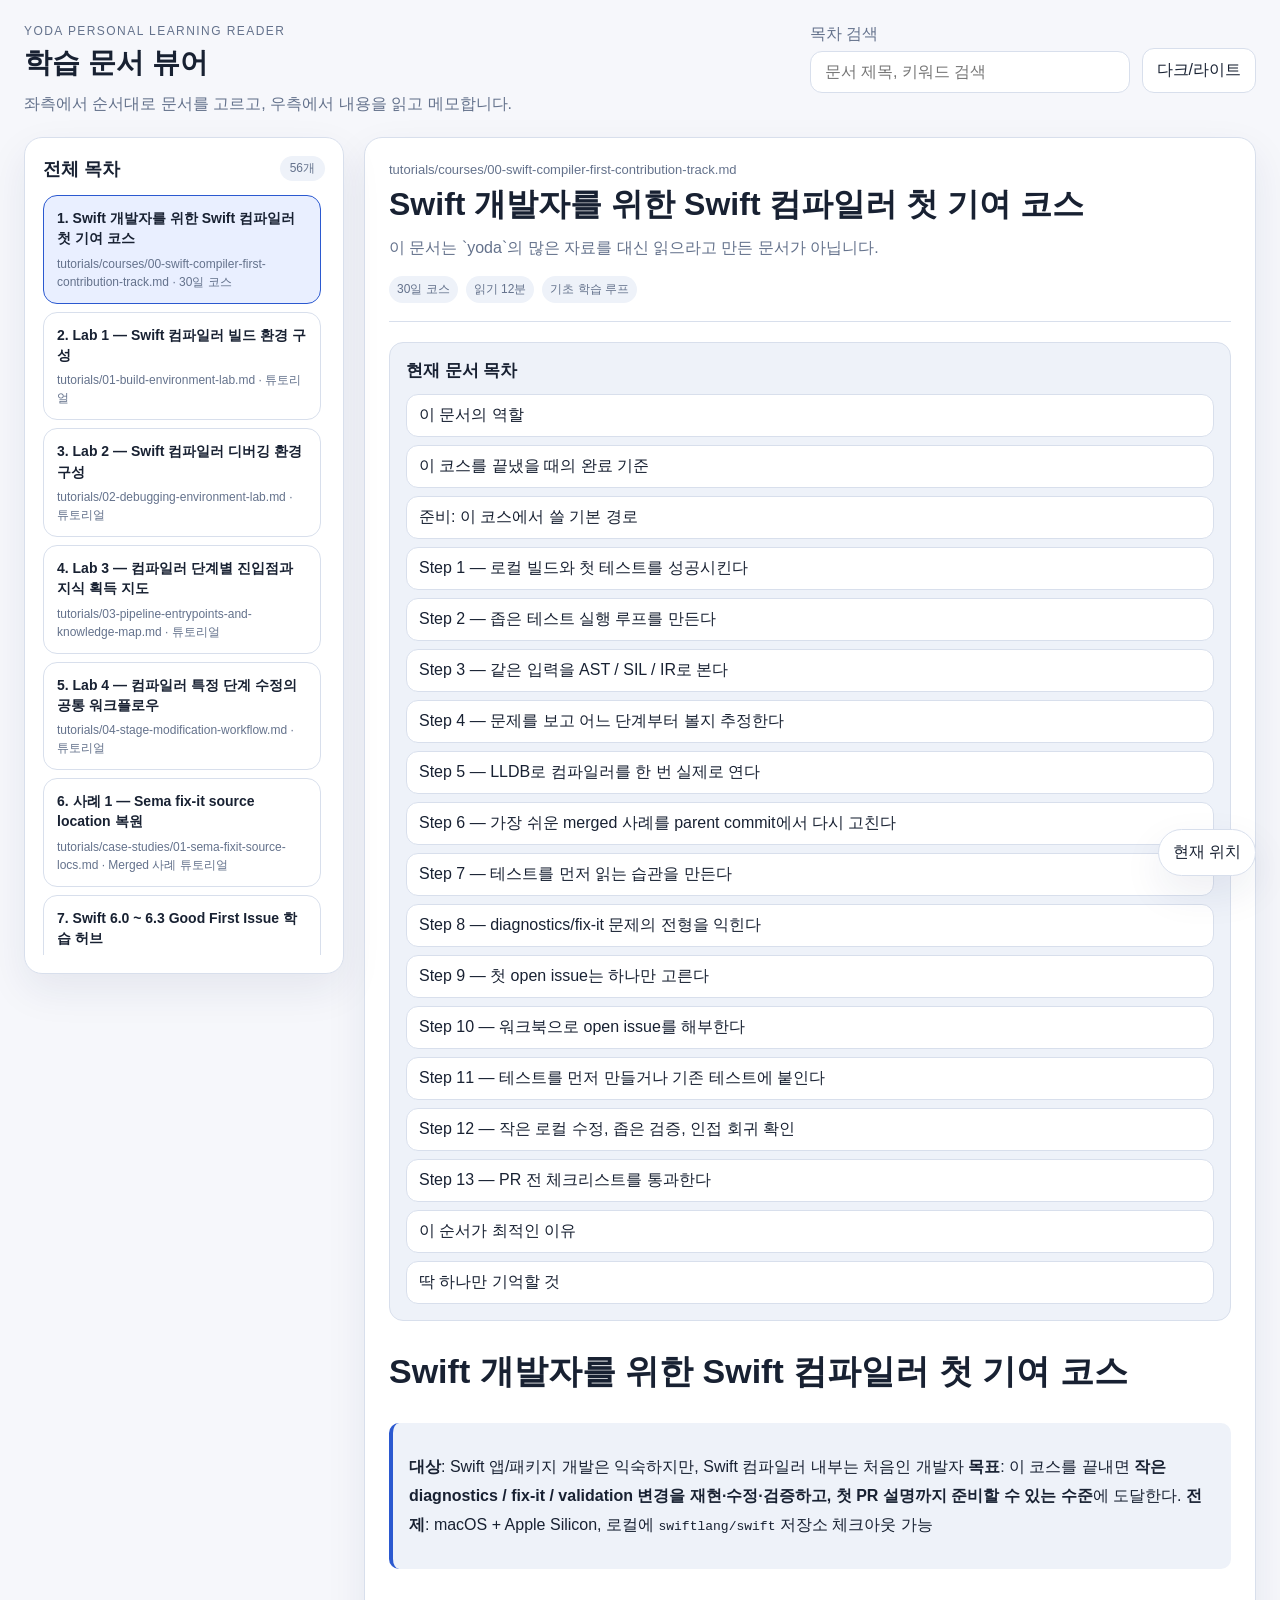
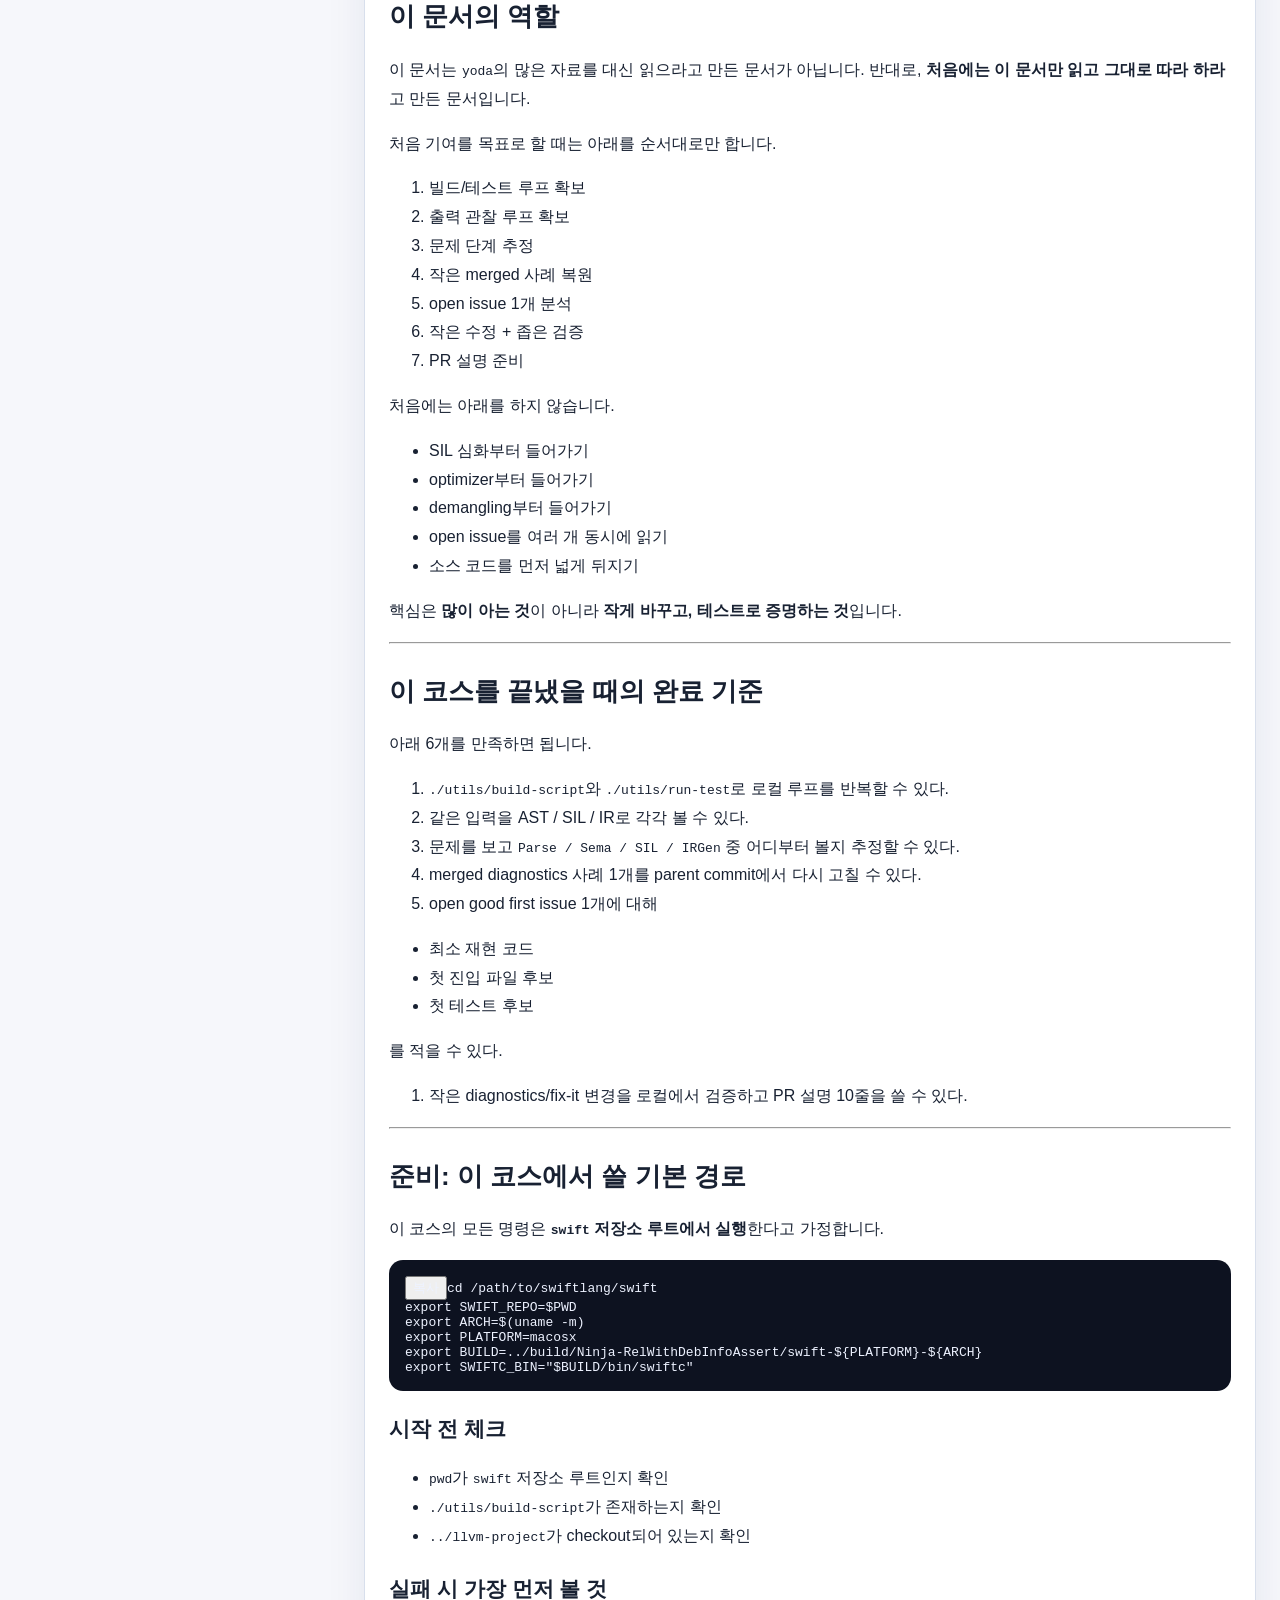
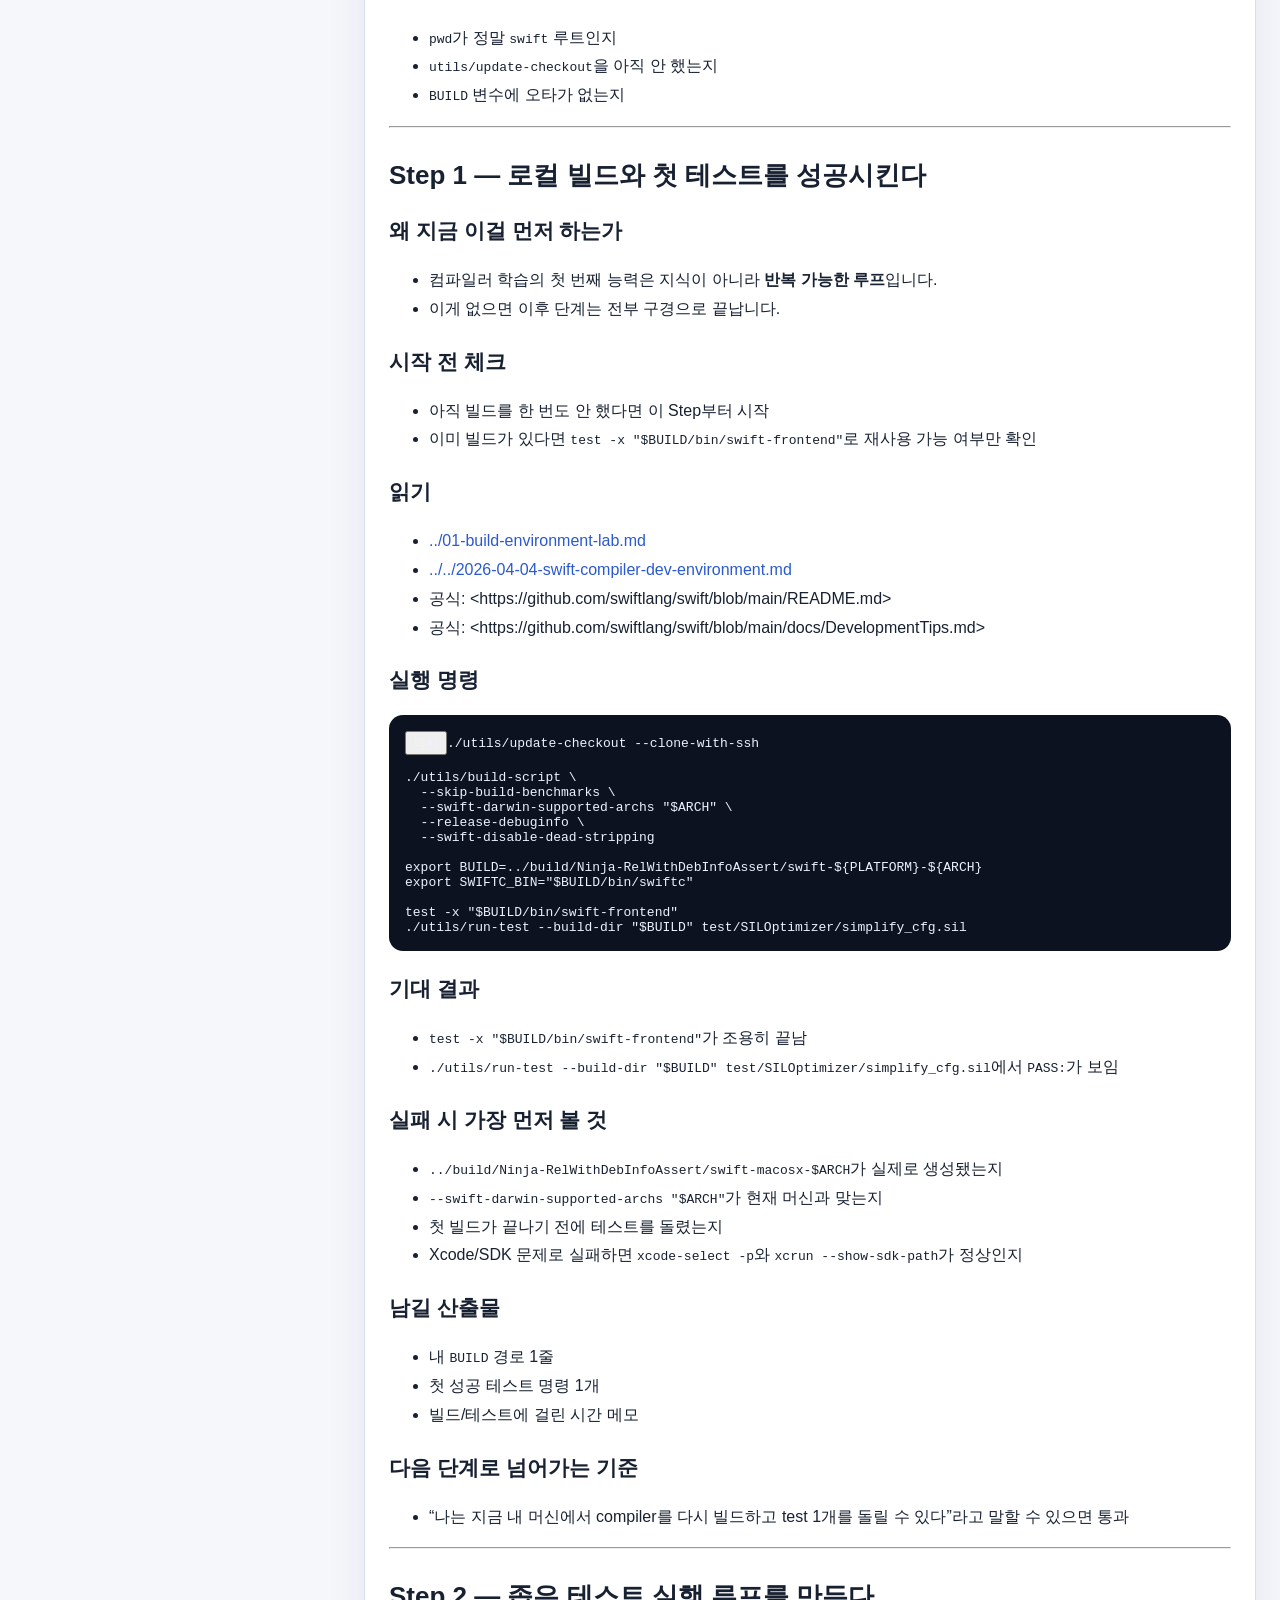
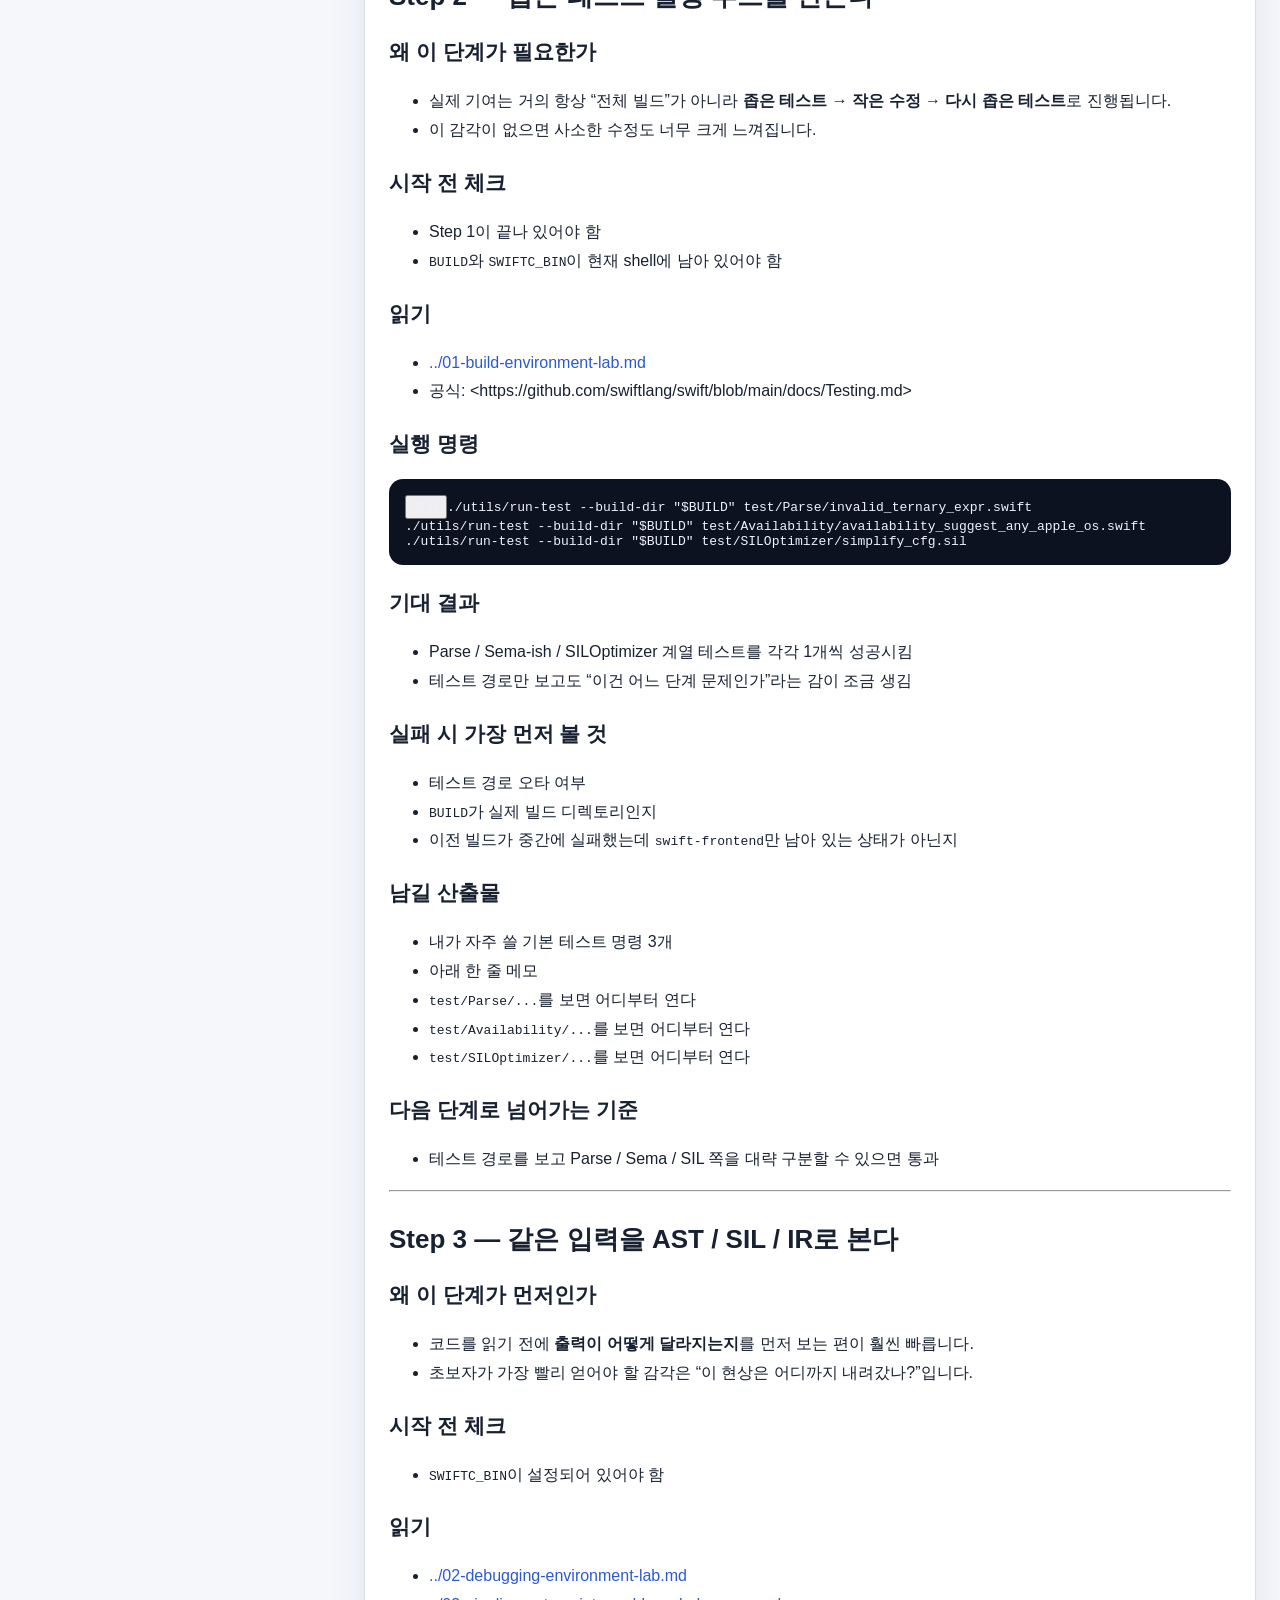
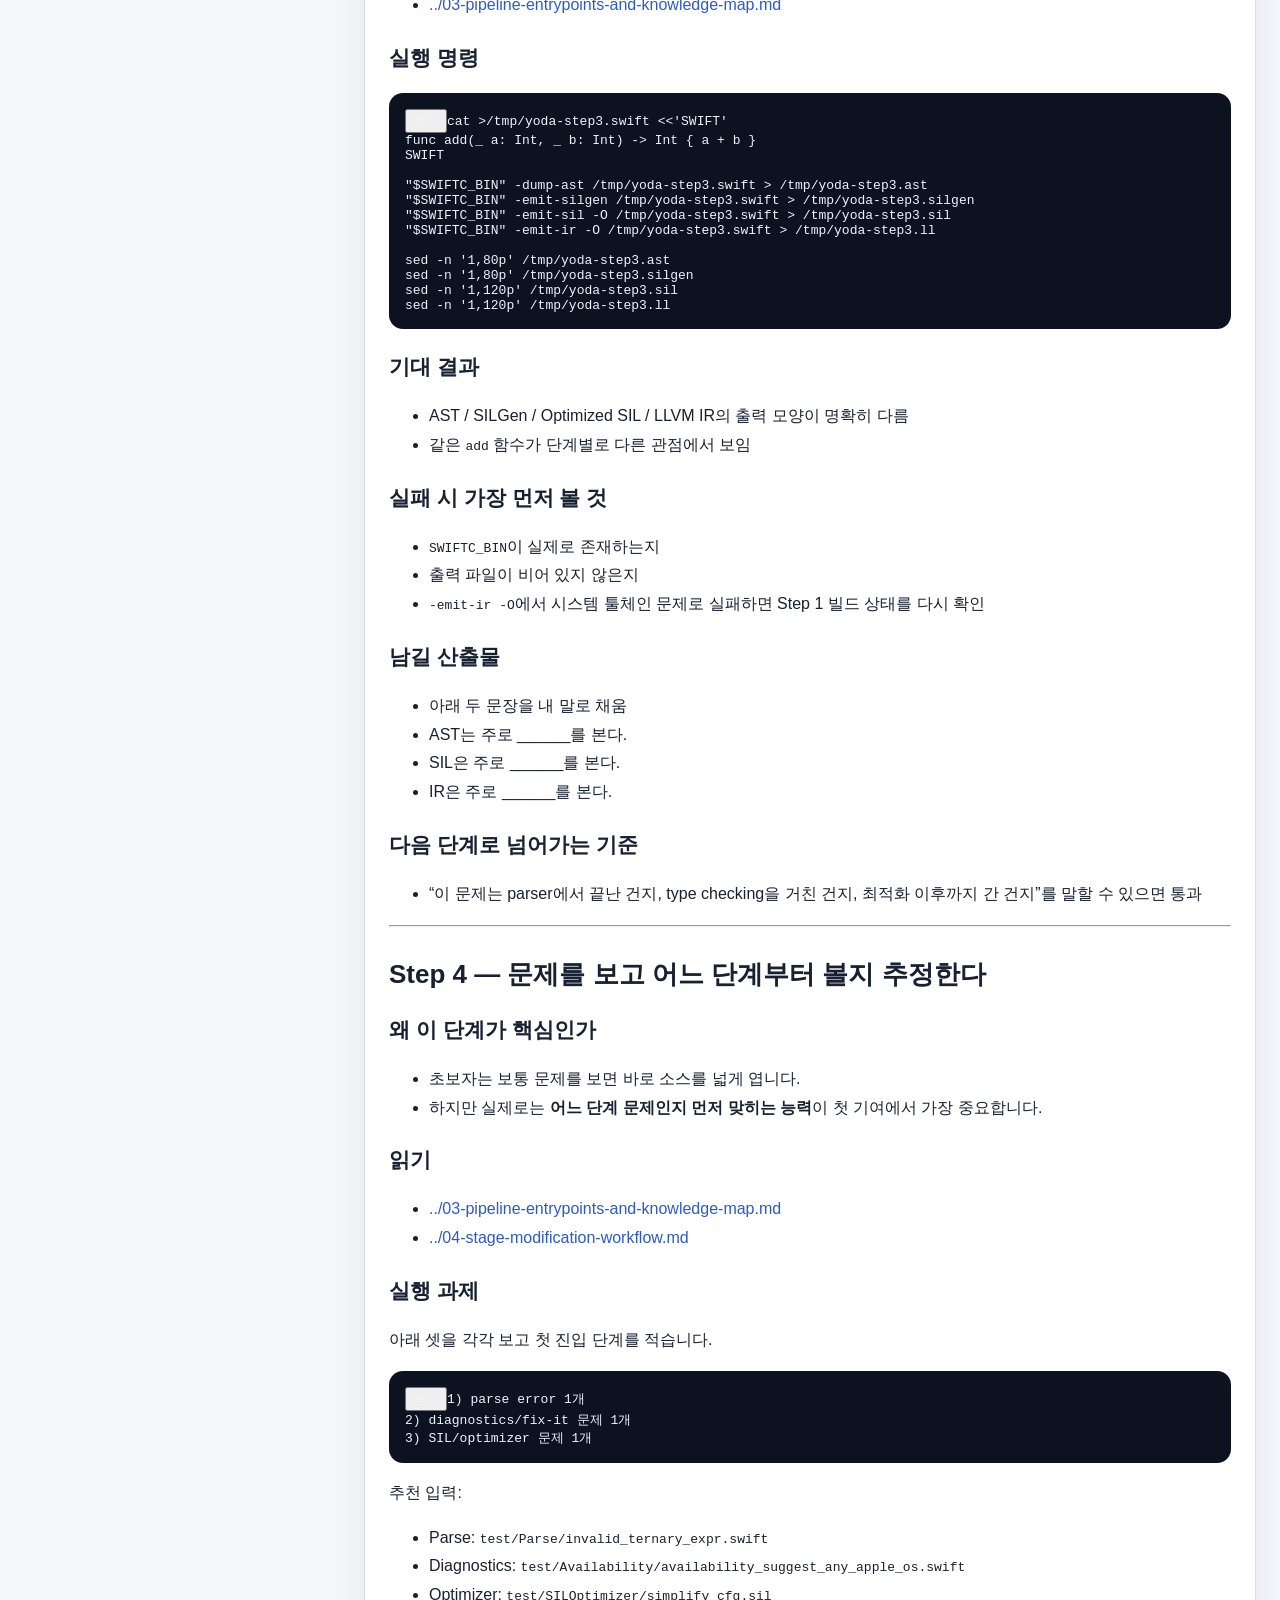
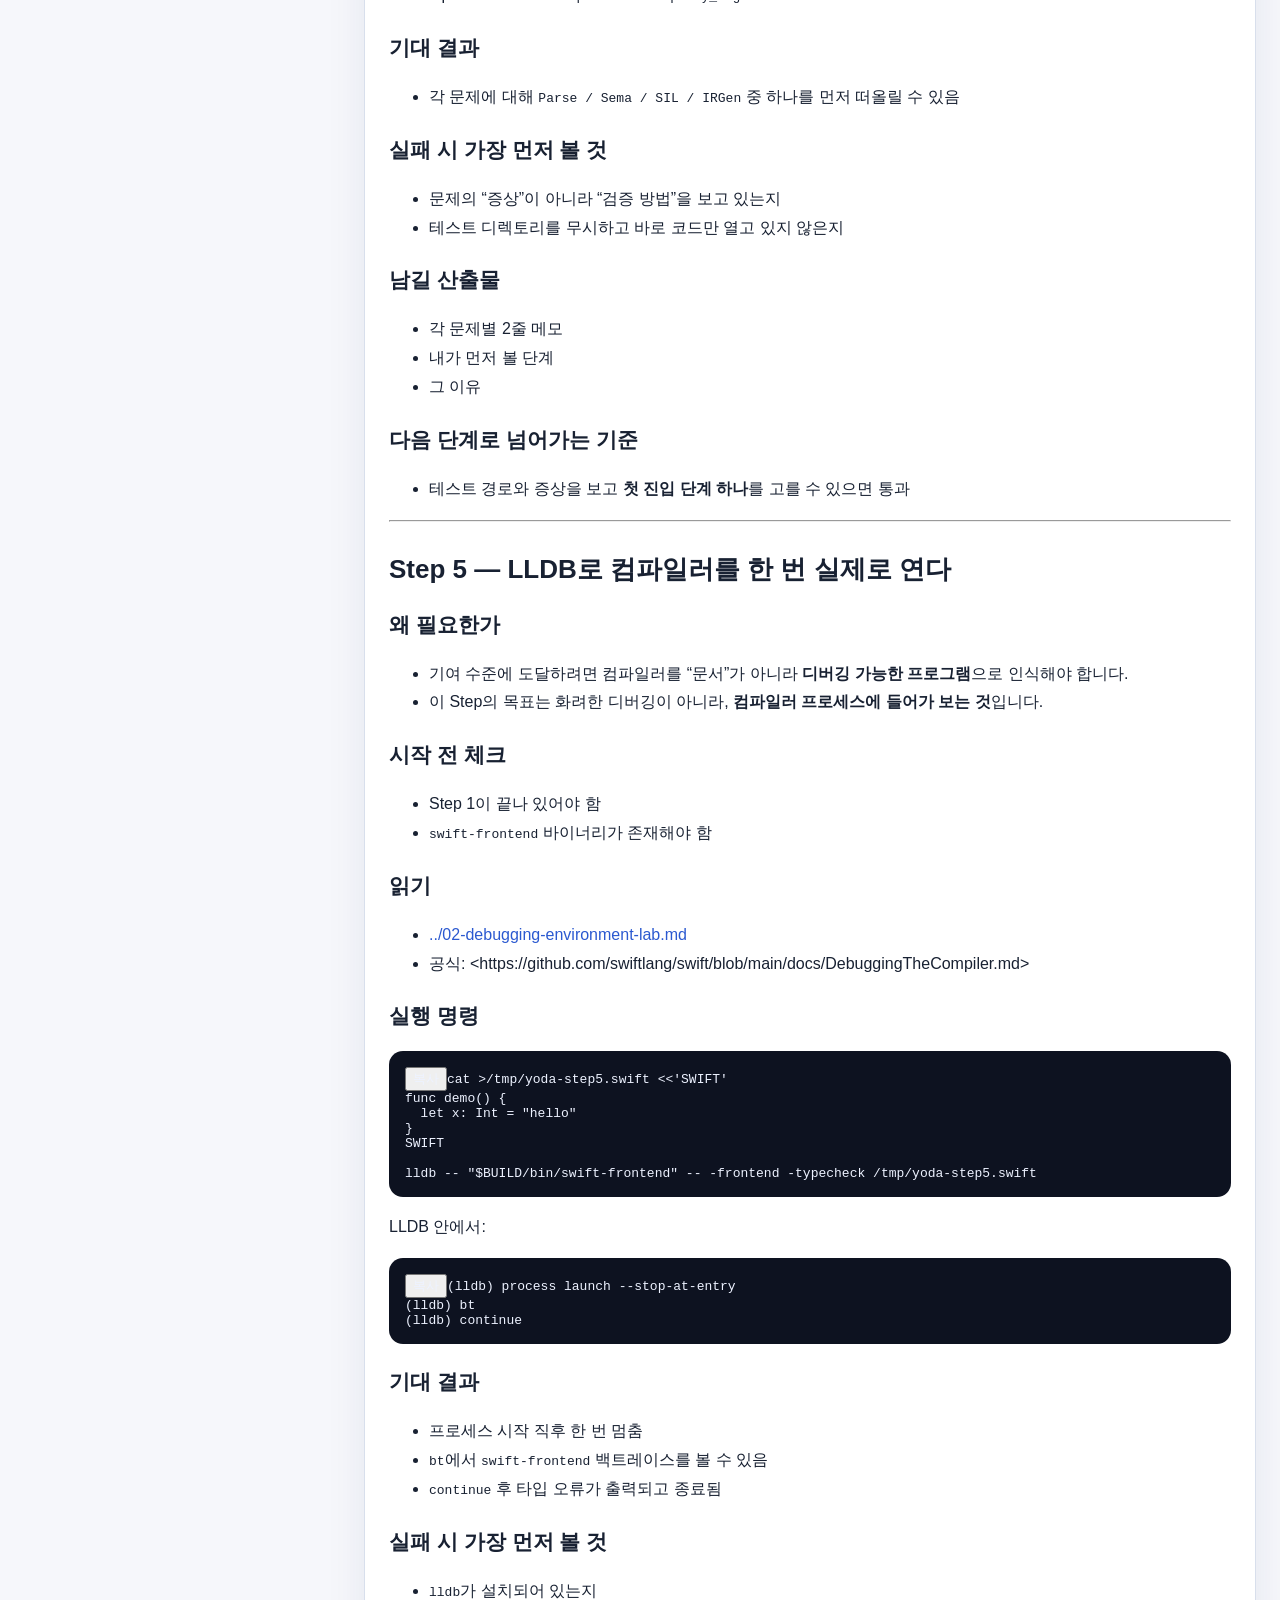
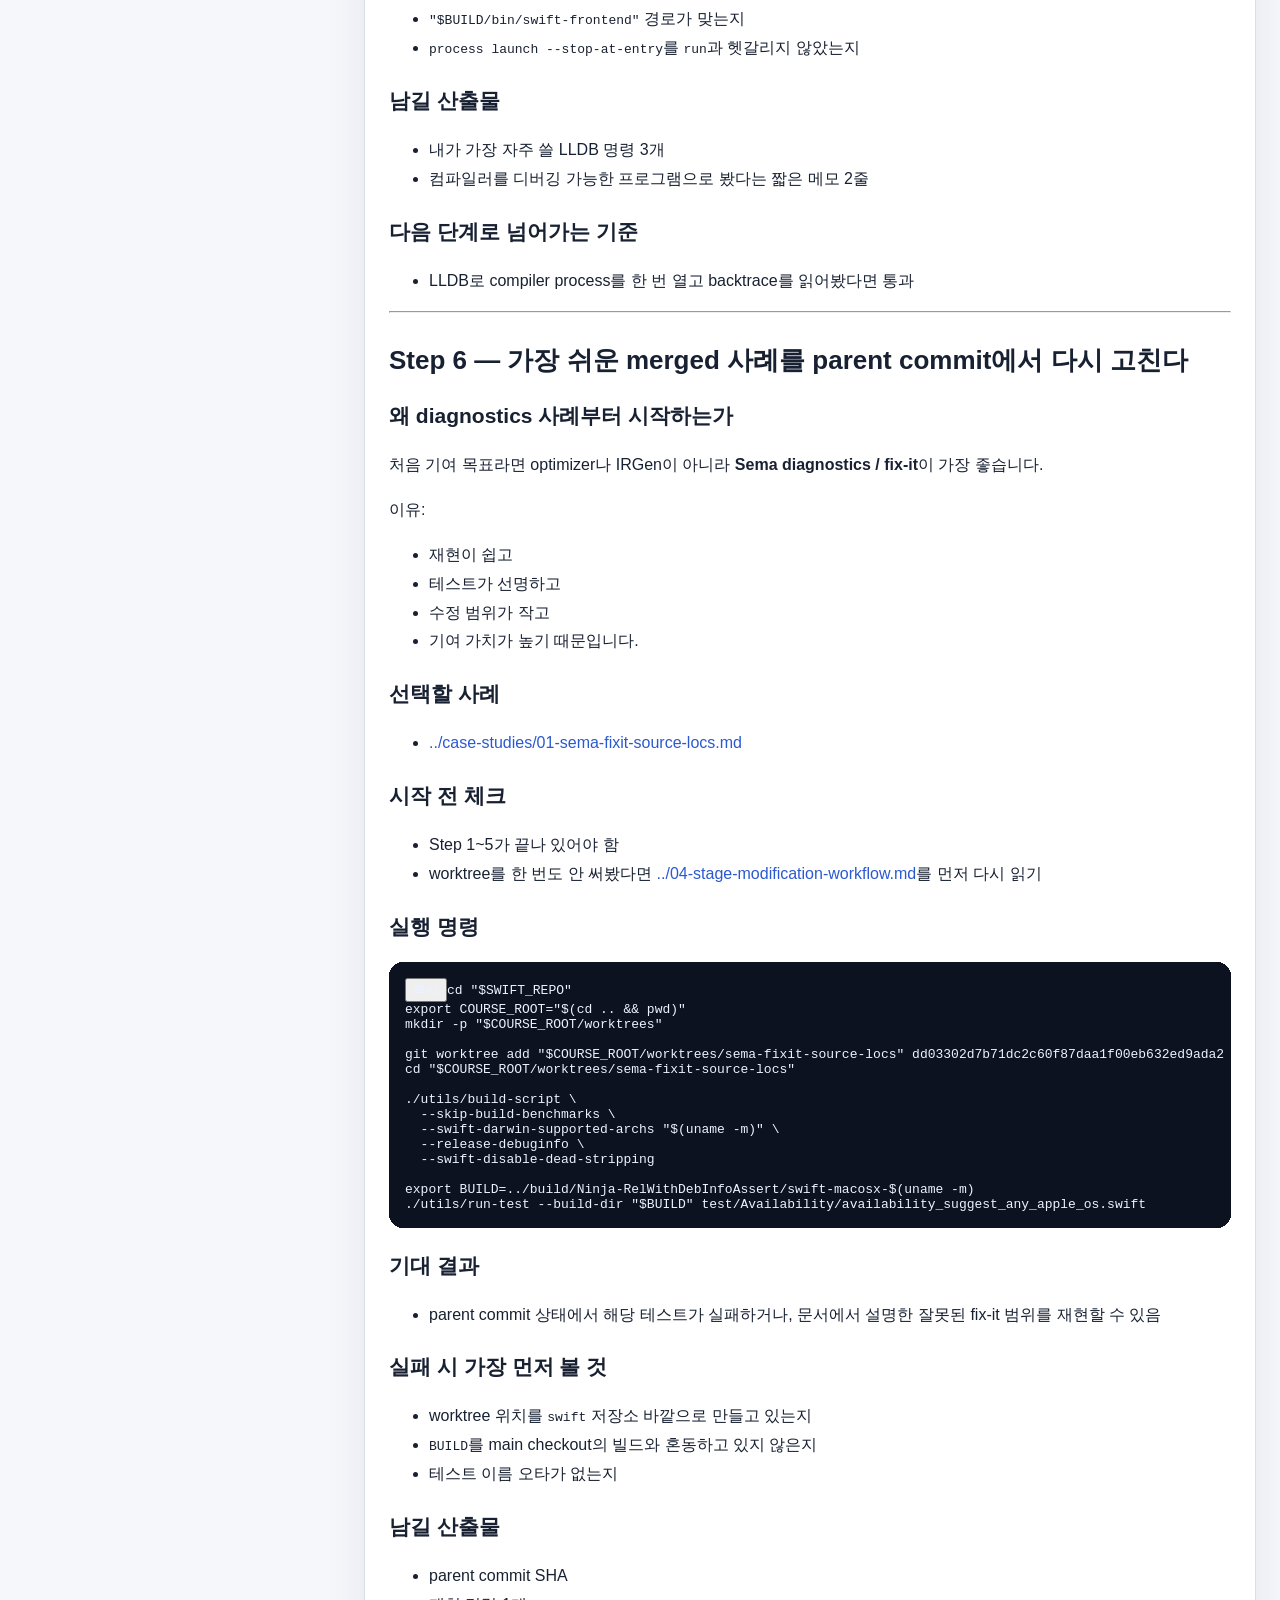
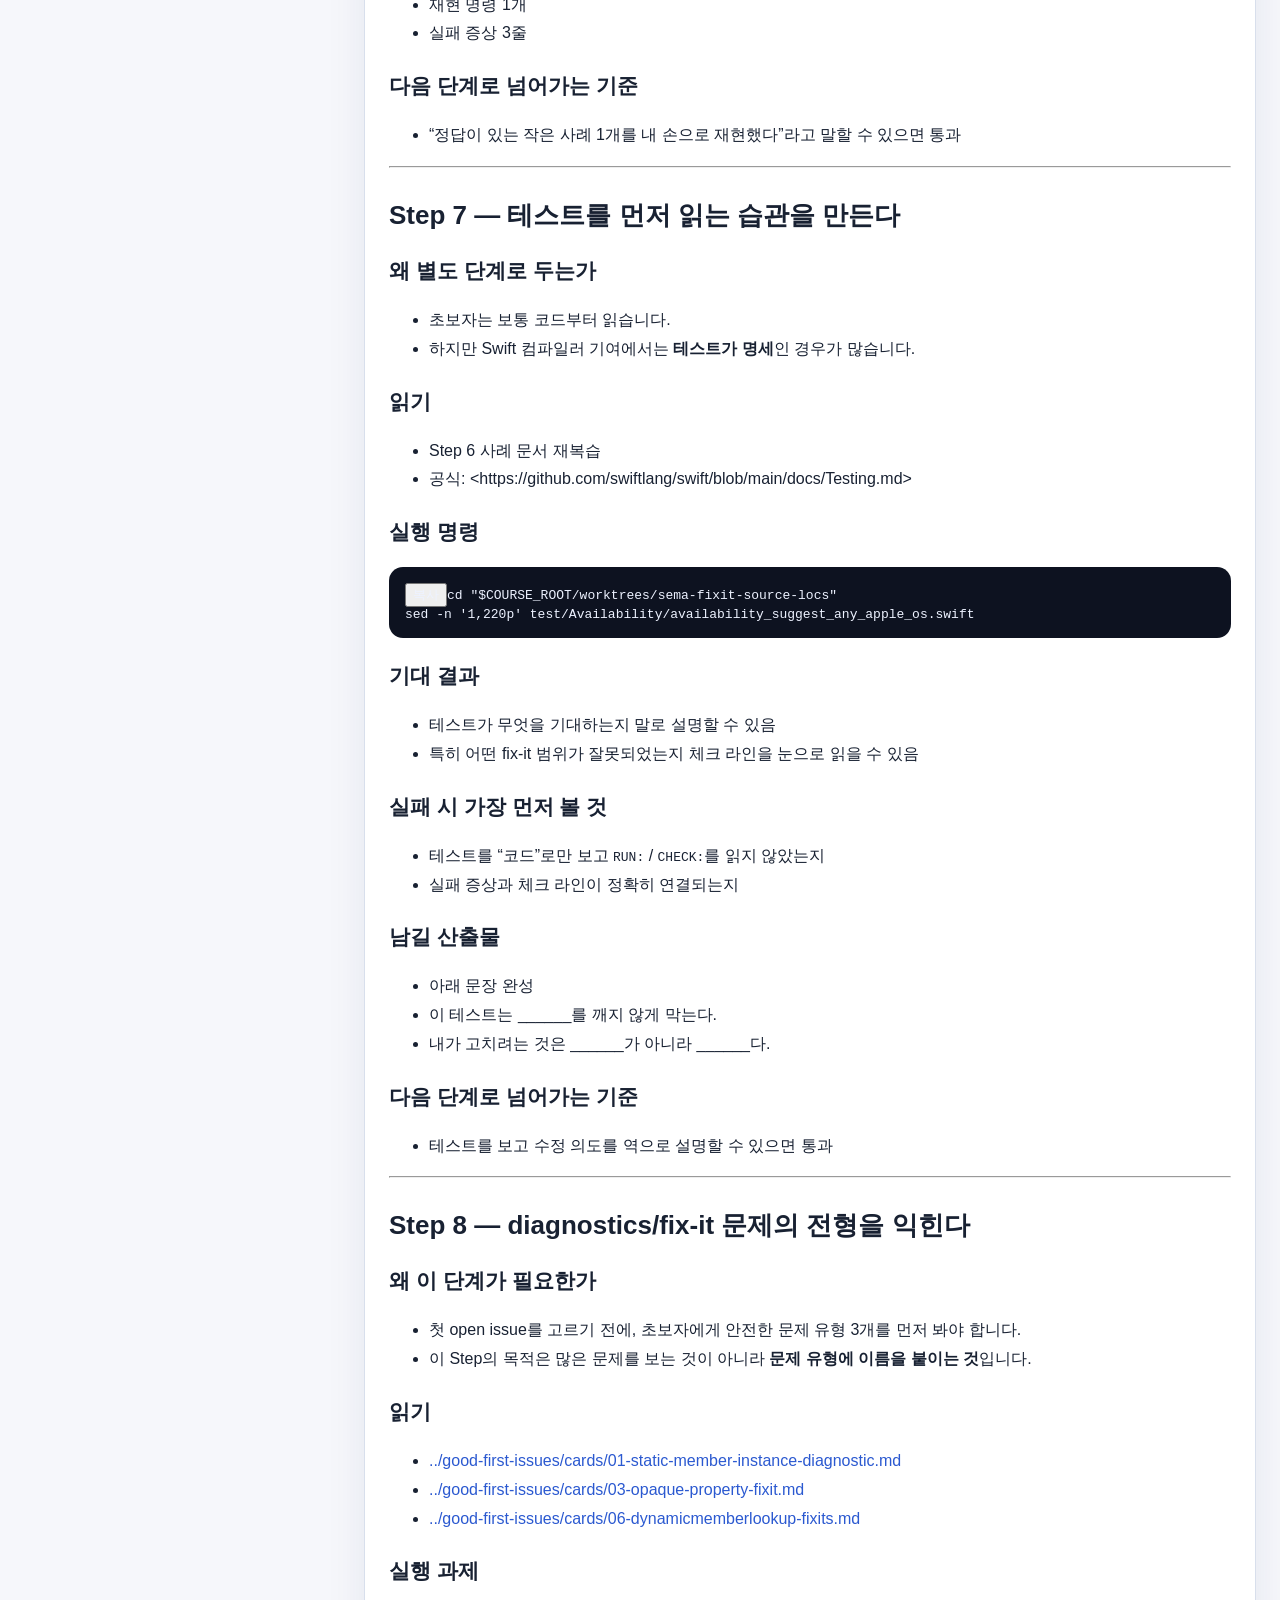
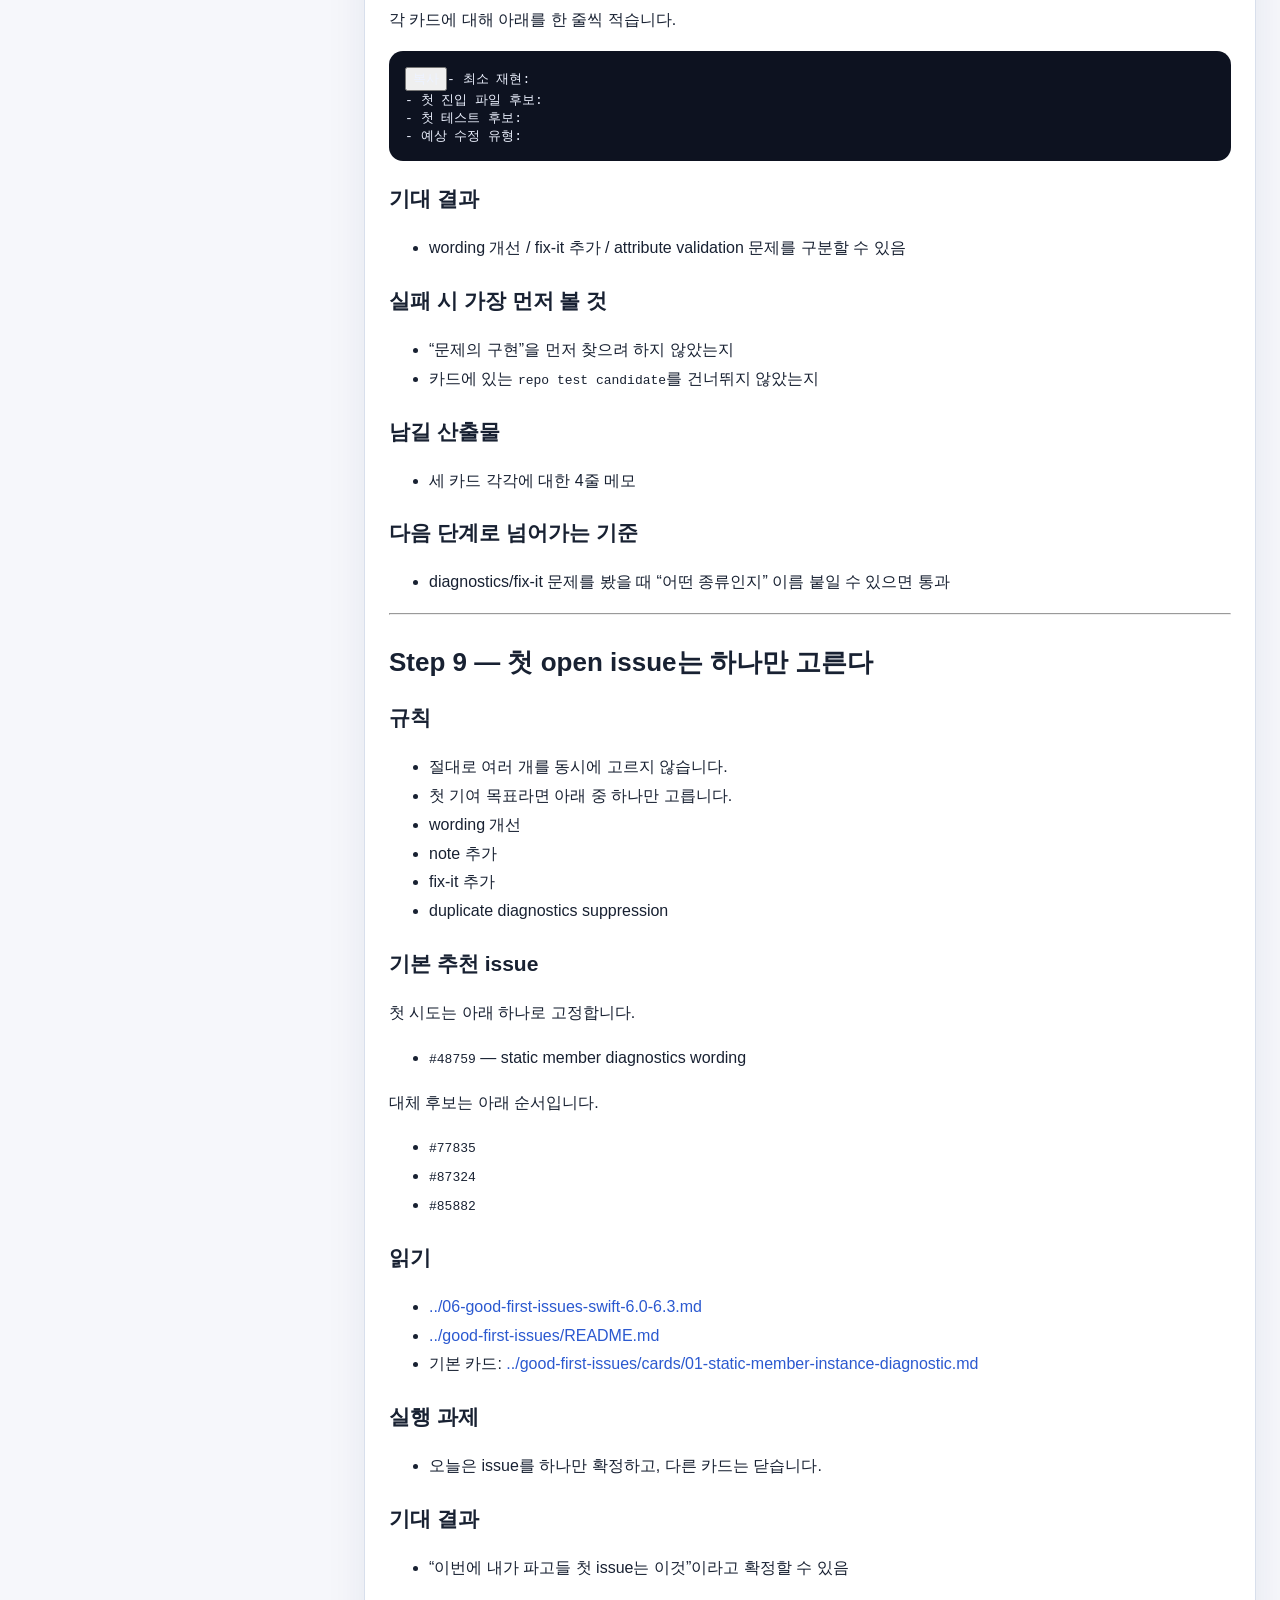
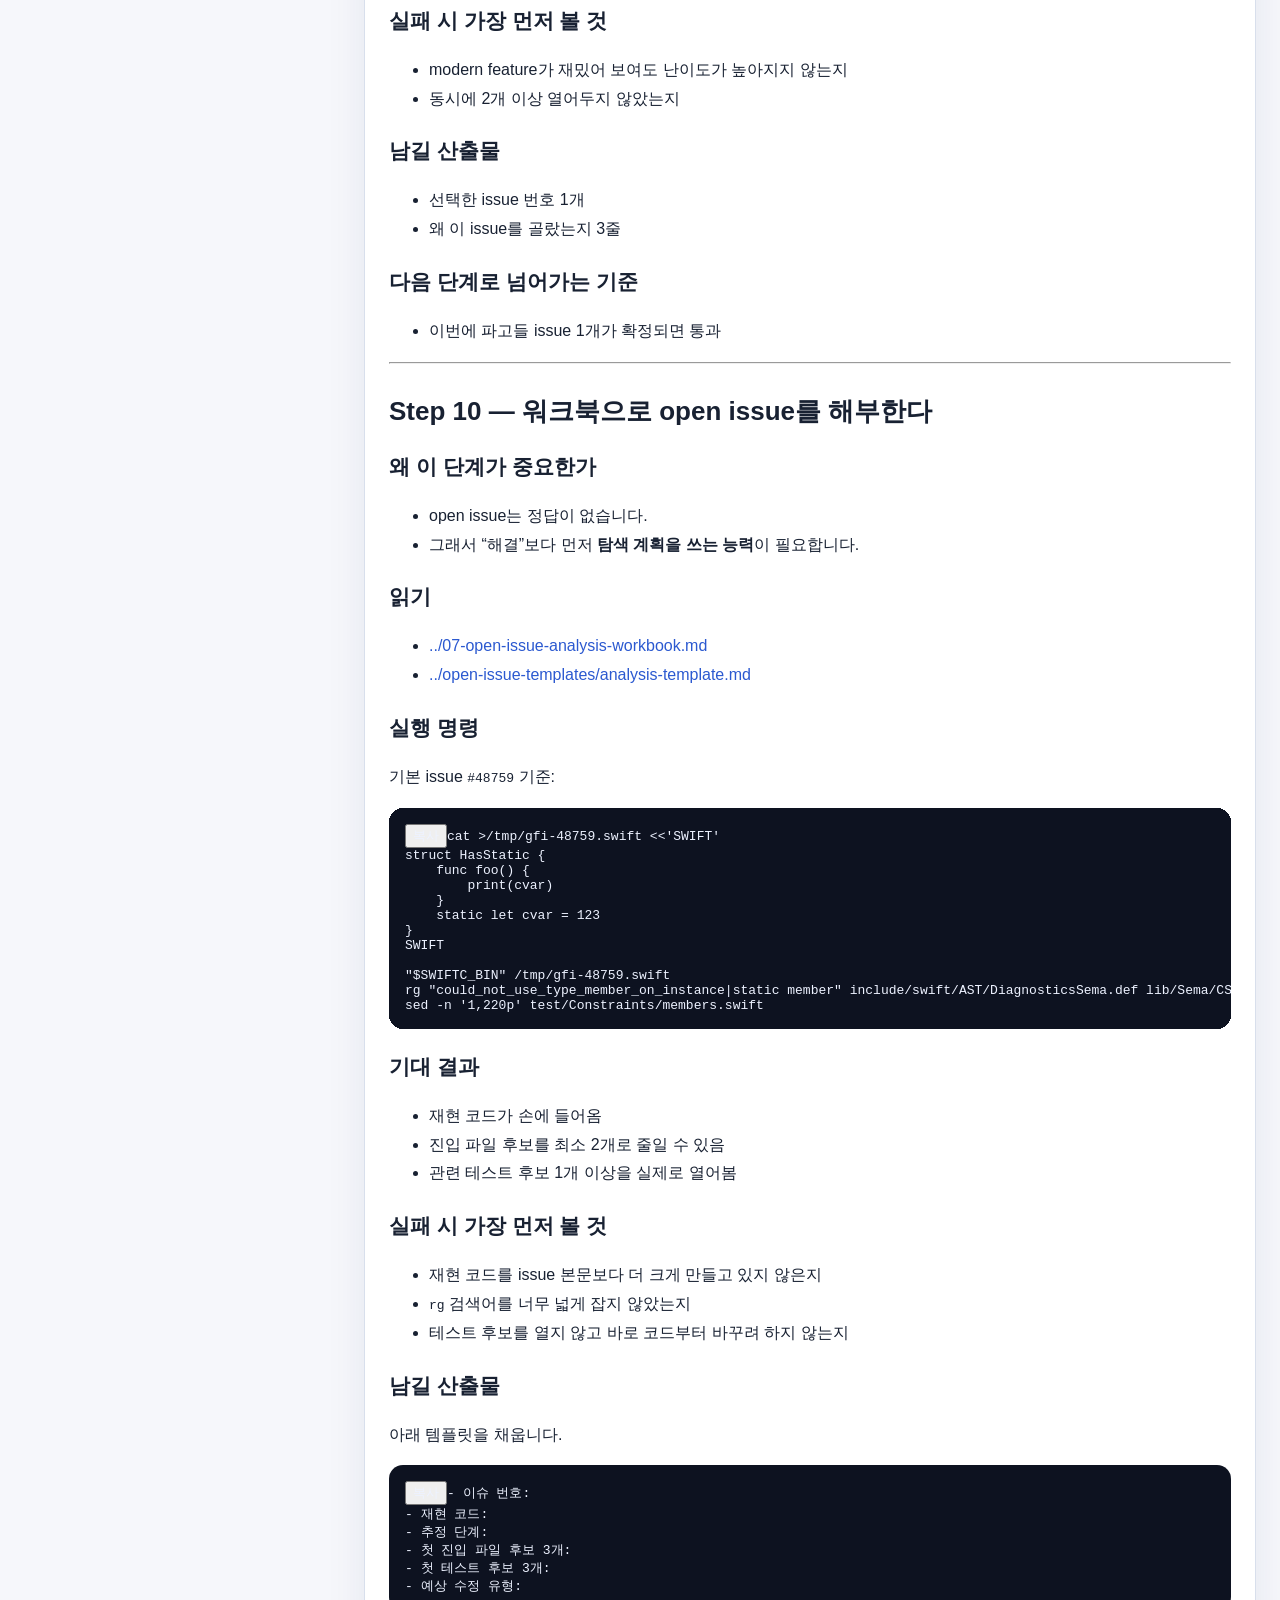
==== commit 0f8291d2: "Add floating current outline navigation" ====
--- a/docs/index.html
+++ b/docs/index.html
@@ -55,6 +55,22 @@
       </div>
     </div>
 
+    <button id="floatingOutlineToggle" class="floating-outline-toggle" type="button" aria-expanded="false" aria-controls="floatingOutlinePanel">
+      현재 위치
+    </button>
+    <aside id="floatingOutlinePanel" class="floating-outline-panel" aria-label="현재 문서 목차">
+      <div class="floating-outline-card">
+        <div class="floating-outline-header">
+          <div>
+            <div class="floating-outline-kicker">현재 문서 목차</div>
+            <strong id="floatingCurrentSection">문서 상단</strong>
+          </div>
+          <button id="floatingOutlineClose" class="ghost-button compact-button" type="button" aria-label="목차 닫기">닫기</button>
+        </div>
+        <div id="floatingOutlineList" class="floating-outline-list"></div>
+      </div>
+    </aside>
+
     <script src="app.js" type="module"></script>
   </body>
 </html>
--- a/docs/styles.css
+++ b/docs/styles.css
@@ -94,6 +94,10 @@
   padding: 11px 14px;
   cursor: pointer;
 }
+.compact-button {
+  padding: 8px 10px;
+  font-size: 13px;
+}
 
 .reader-layout {
   display: grid;
@@ -291,6 +295,91 @@
   margin-top: 10px;
 }
 
+.floating-outline-toggle {
+  position: fixed;
+  right: 24px;
+  bottom: 24px;
+  z-index: 30;
+  border: 1px solid var(--border);
+  border-radius: 999px;
+  background: var(--panel);
+  color: var(--text);
+  box-shadow: var(--shadow);
+  padding: 12px 14px;
+  cursor: pointer;
+}
+
+.floating-outline-panel {
+  position: fixed;
+  right: 24px;
+  bottom: 76px;
+  width: min(320px, calc(100vw - 32px));
+  max-height: min(70vh, 560px);
+  z-index: 29;
+  display: none;
+}
+
+.floating-outline-panel.open {
+  display: block;
+}
+
+.floating-outline-card {
+  background: var(--panel);
+  border: 1px solid var(--border);
+  border-radius: var(--radius-xl);
+  box-shadow: var(--shadow);
+  overflow: hidden;
+}
+
+.floating-outline-header {
+  display: flex;
+  justify-content: space-between;
+  align-items: flex-start;
+  gap: 12px;
+  padding: 16px;
+  border-bottom: 1px solid var(--border);
+}
+
+.floating-outline-kicker {
+  font-size: 12px;
+  color: var(--muted);
+  margin-bottom: 6px;
+}
+
+.floating-outline-list {
+  padding: 12px;
+  display: flex;
+  flex-direction: column;
+  gap: 8px;
+  max-height: calc(min(70vh, 560px) - 90px);
+  overflow: auto;
+}
+
+.floating-outline-item {
+  width: 100%;
+  text-align: left;
+  border: 1px solid var(--border);
+  border-radius: var(--radius-md);
+  background: var(--panel);
+  padding: 10px 12px;
+  cursor: pointer;
+  color: var(--text);
+}
+
+.floating-outline-item:hover {
+  border-color: var(--primary);
+}
+
+.floating-outline-item.active {
+  border-color: var(--primary);
+  background: var(--primary-soft);
+}
+
+.floating-outline-item.level-3 {
+  margin-left: 12px;
+  width: calc(100% - 12px);
+}
+
 @media (max-width: 980px) {
   .reader-layout {
     grid-template-columns: 1fr;
@@ -322,4 +411,14 @@
   .doc-header h2 {
     font-size: 28px;
   }
-}
+  .floating-outline-panel {
+    right: 16px;
+    left: 16px;
+    width: auto;
+    bottom: 76px;
+  }
+  .floating-outline-toggle {
+    right: 16px;
+    bottom: 16px;
+  }
+}
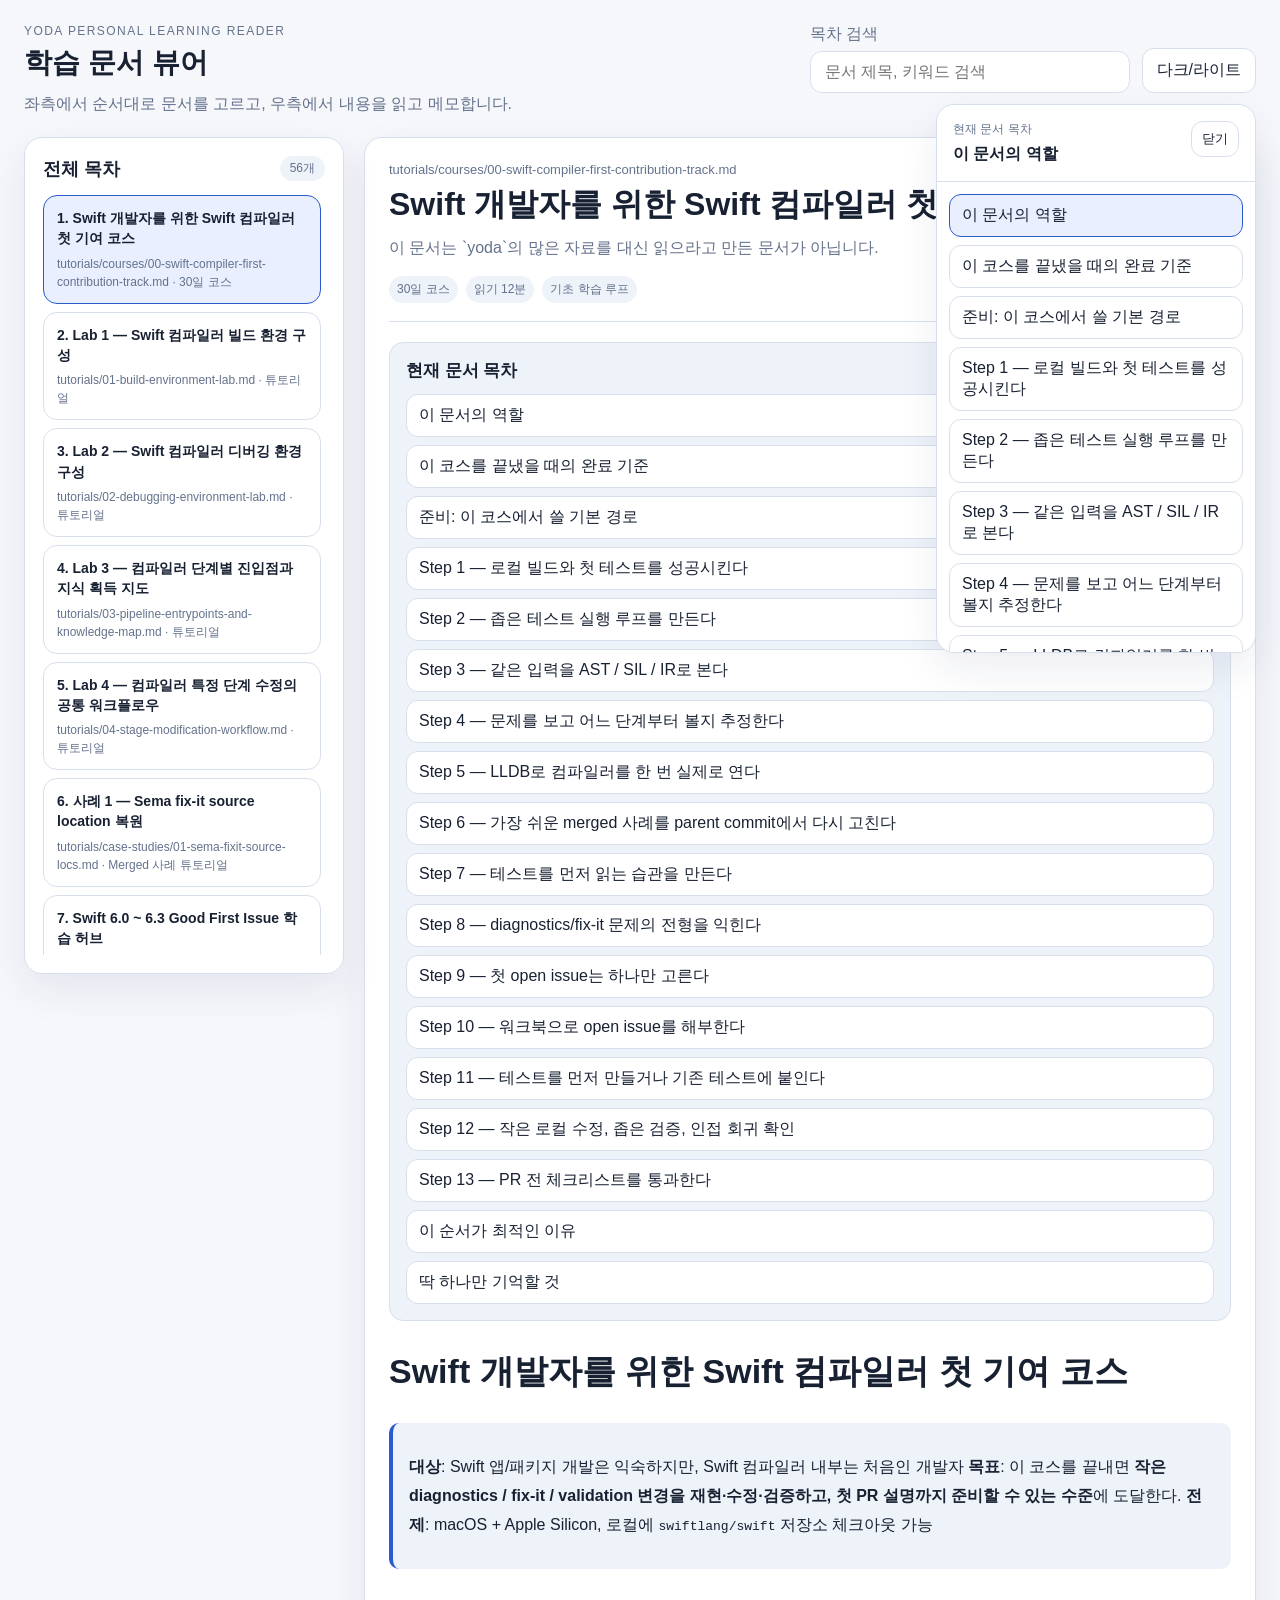
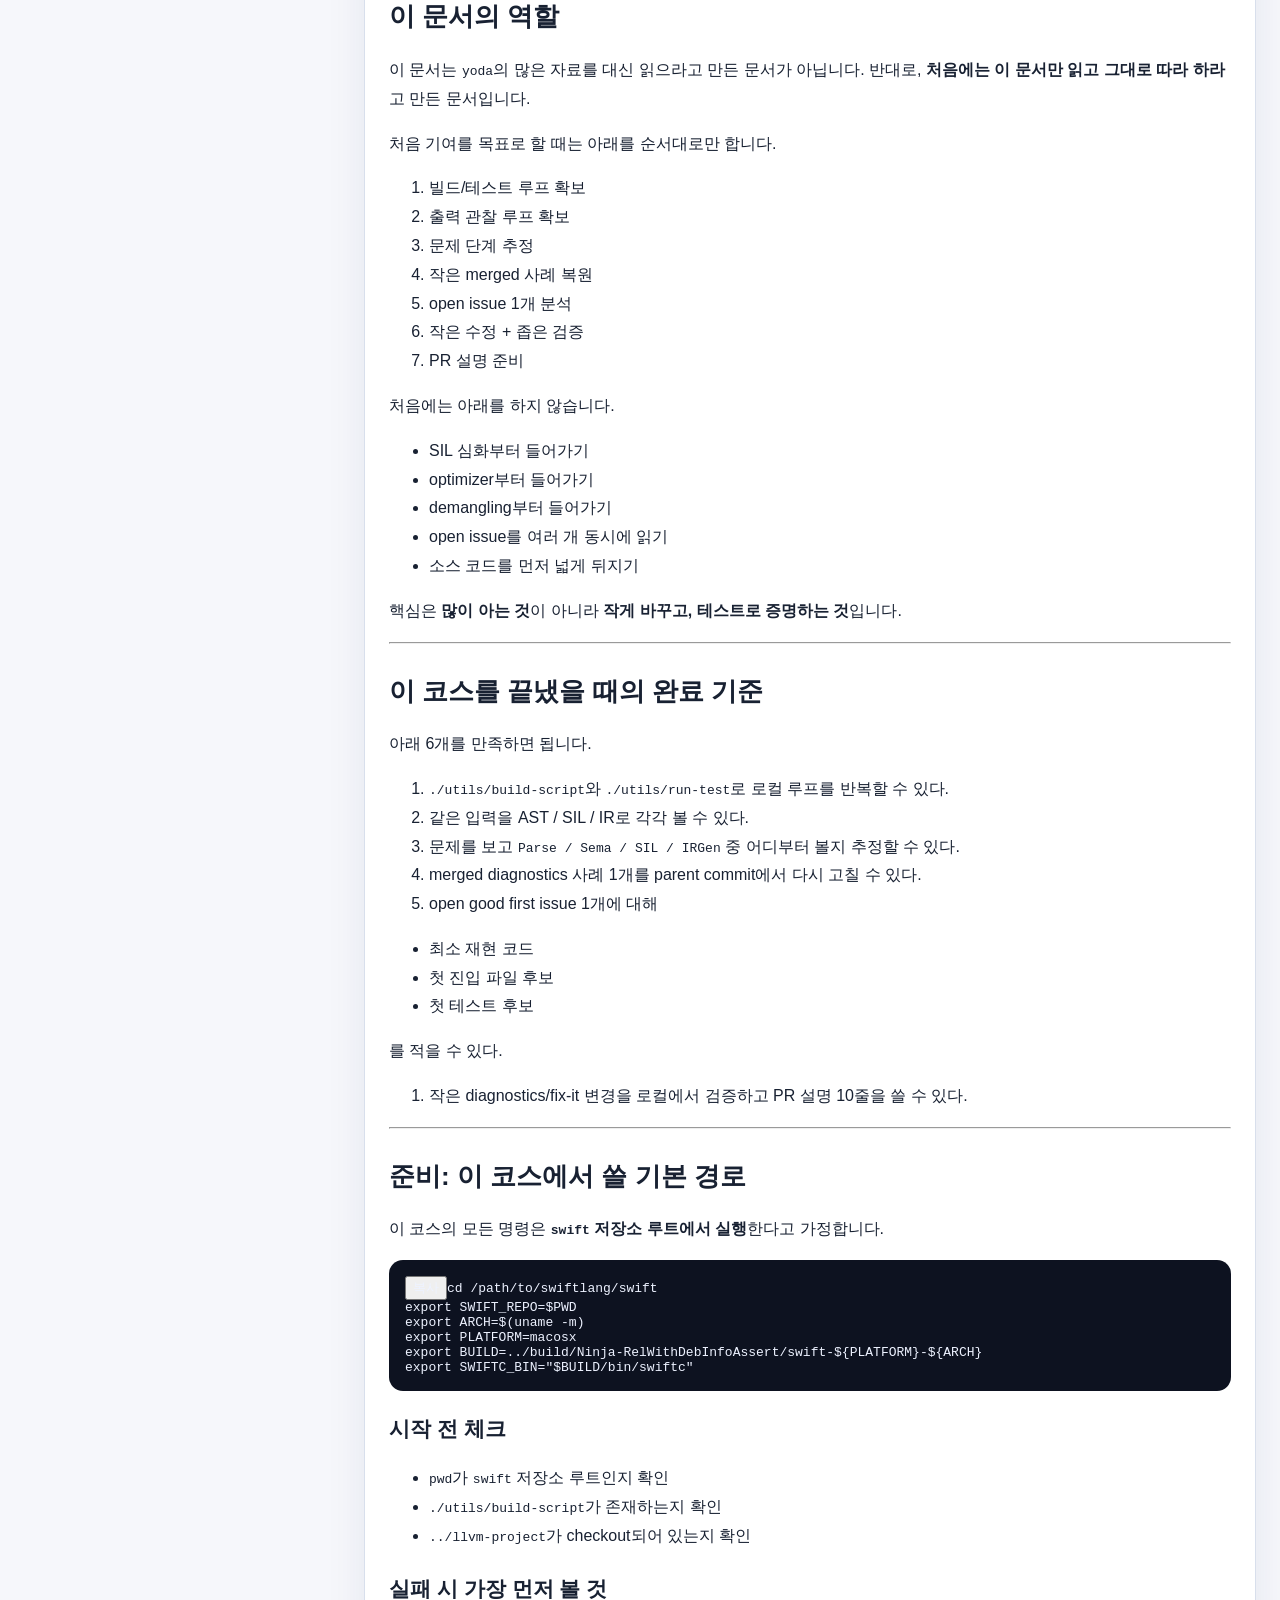
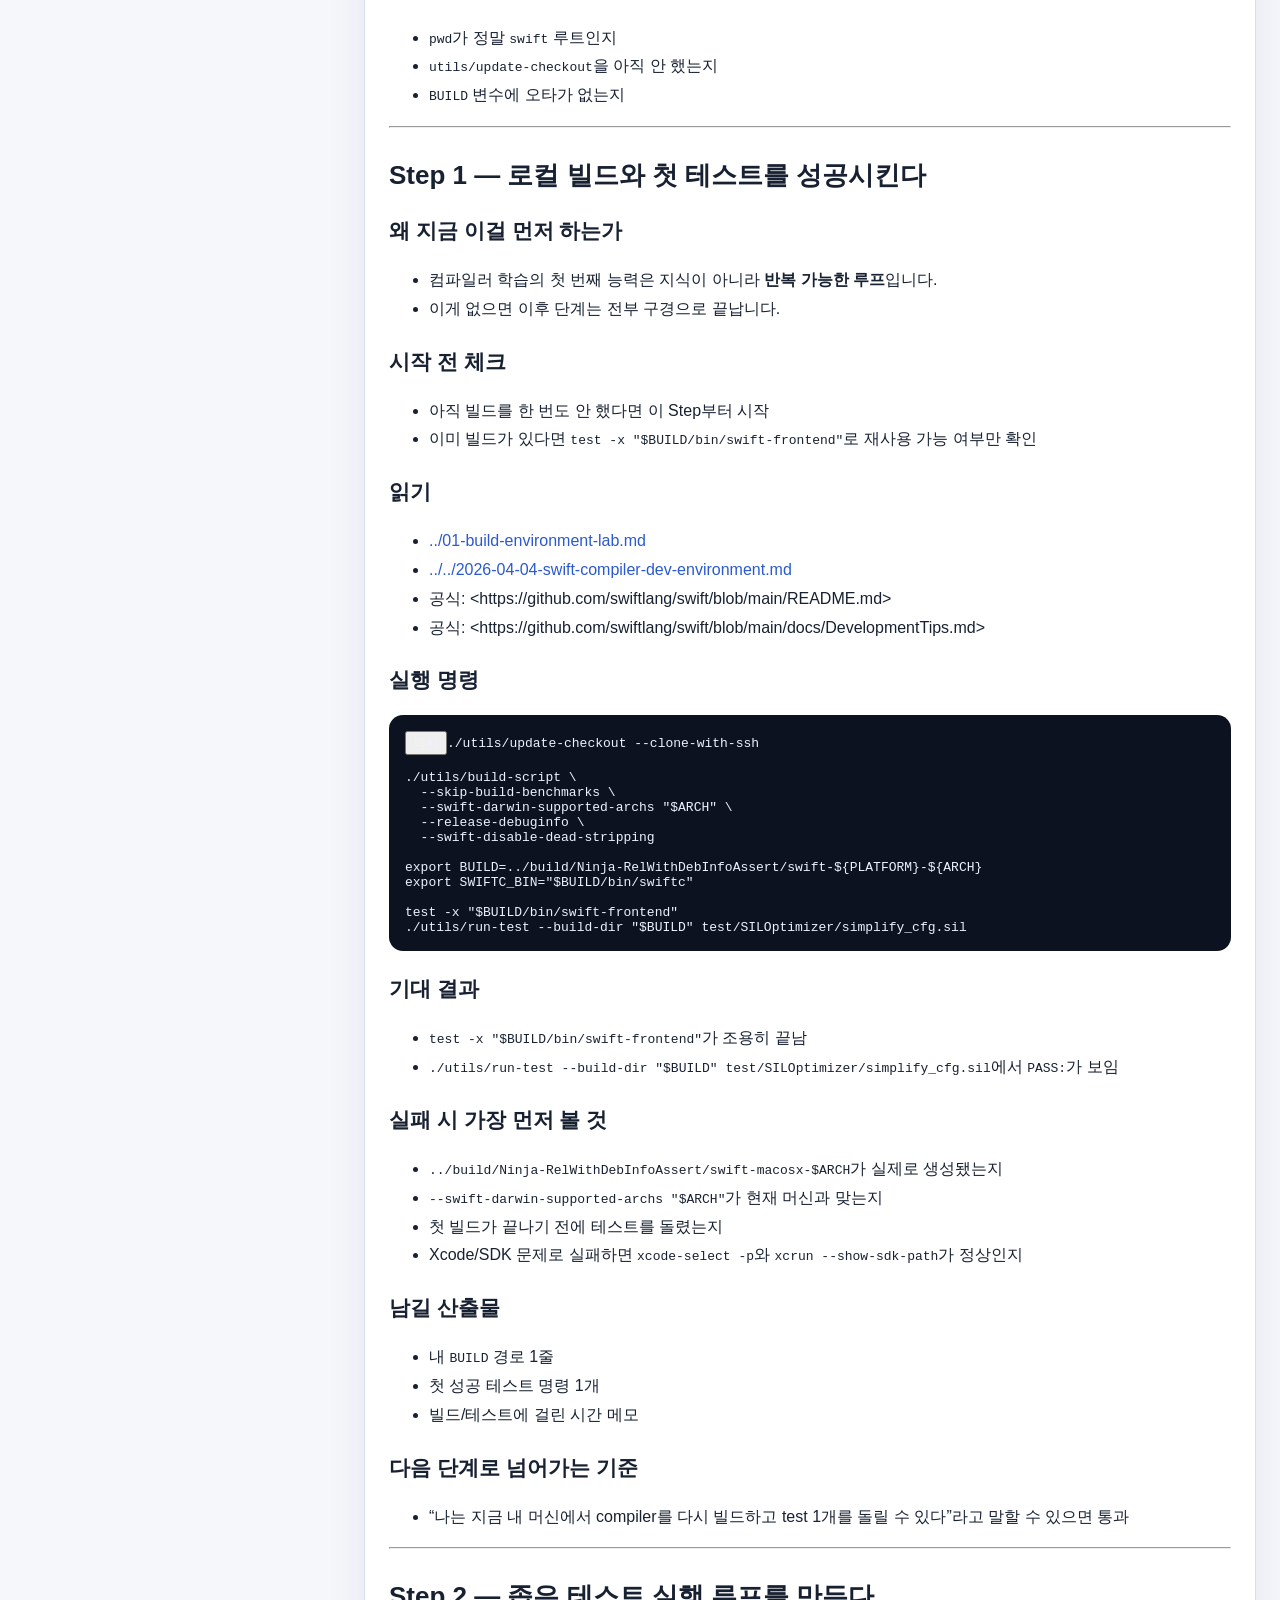
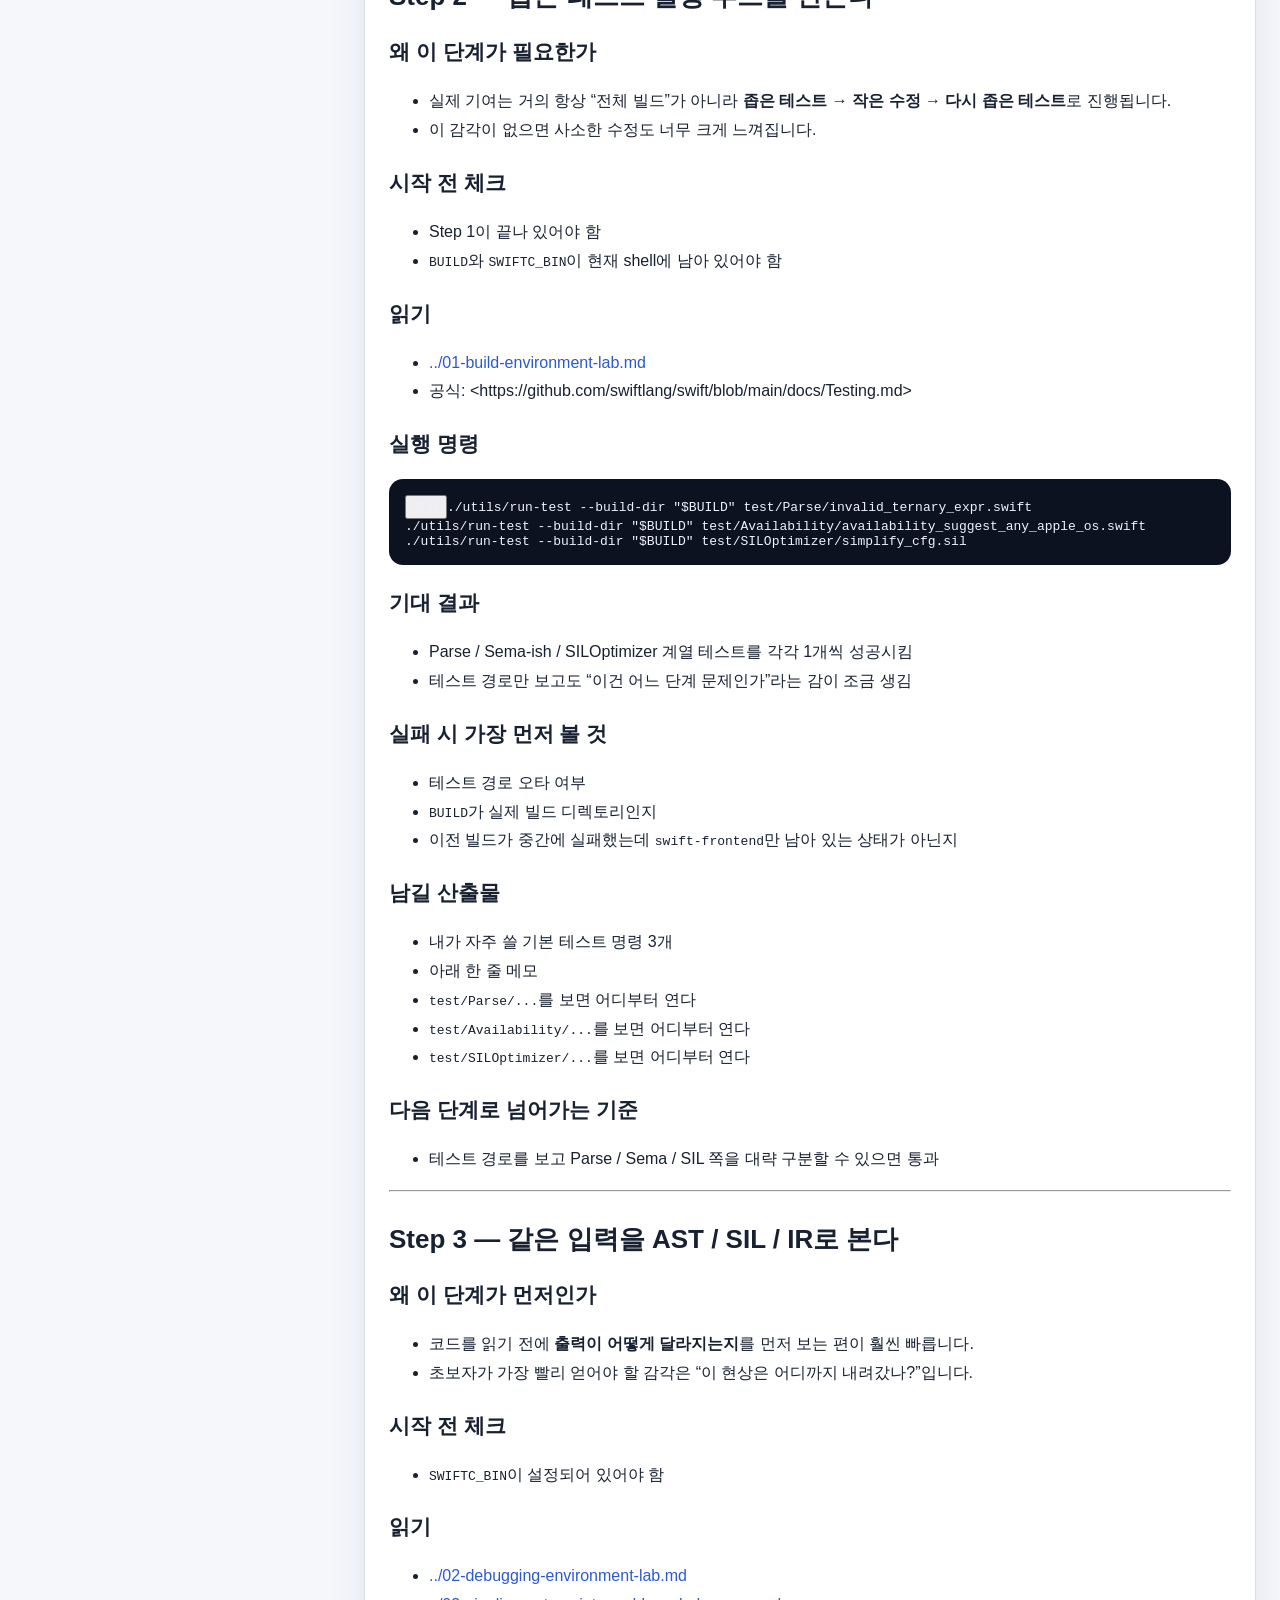
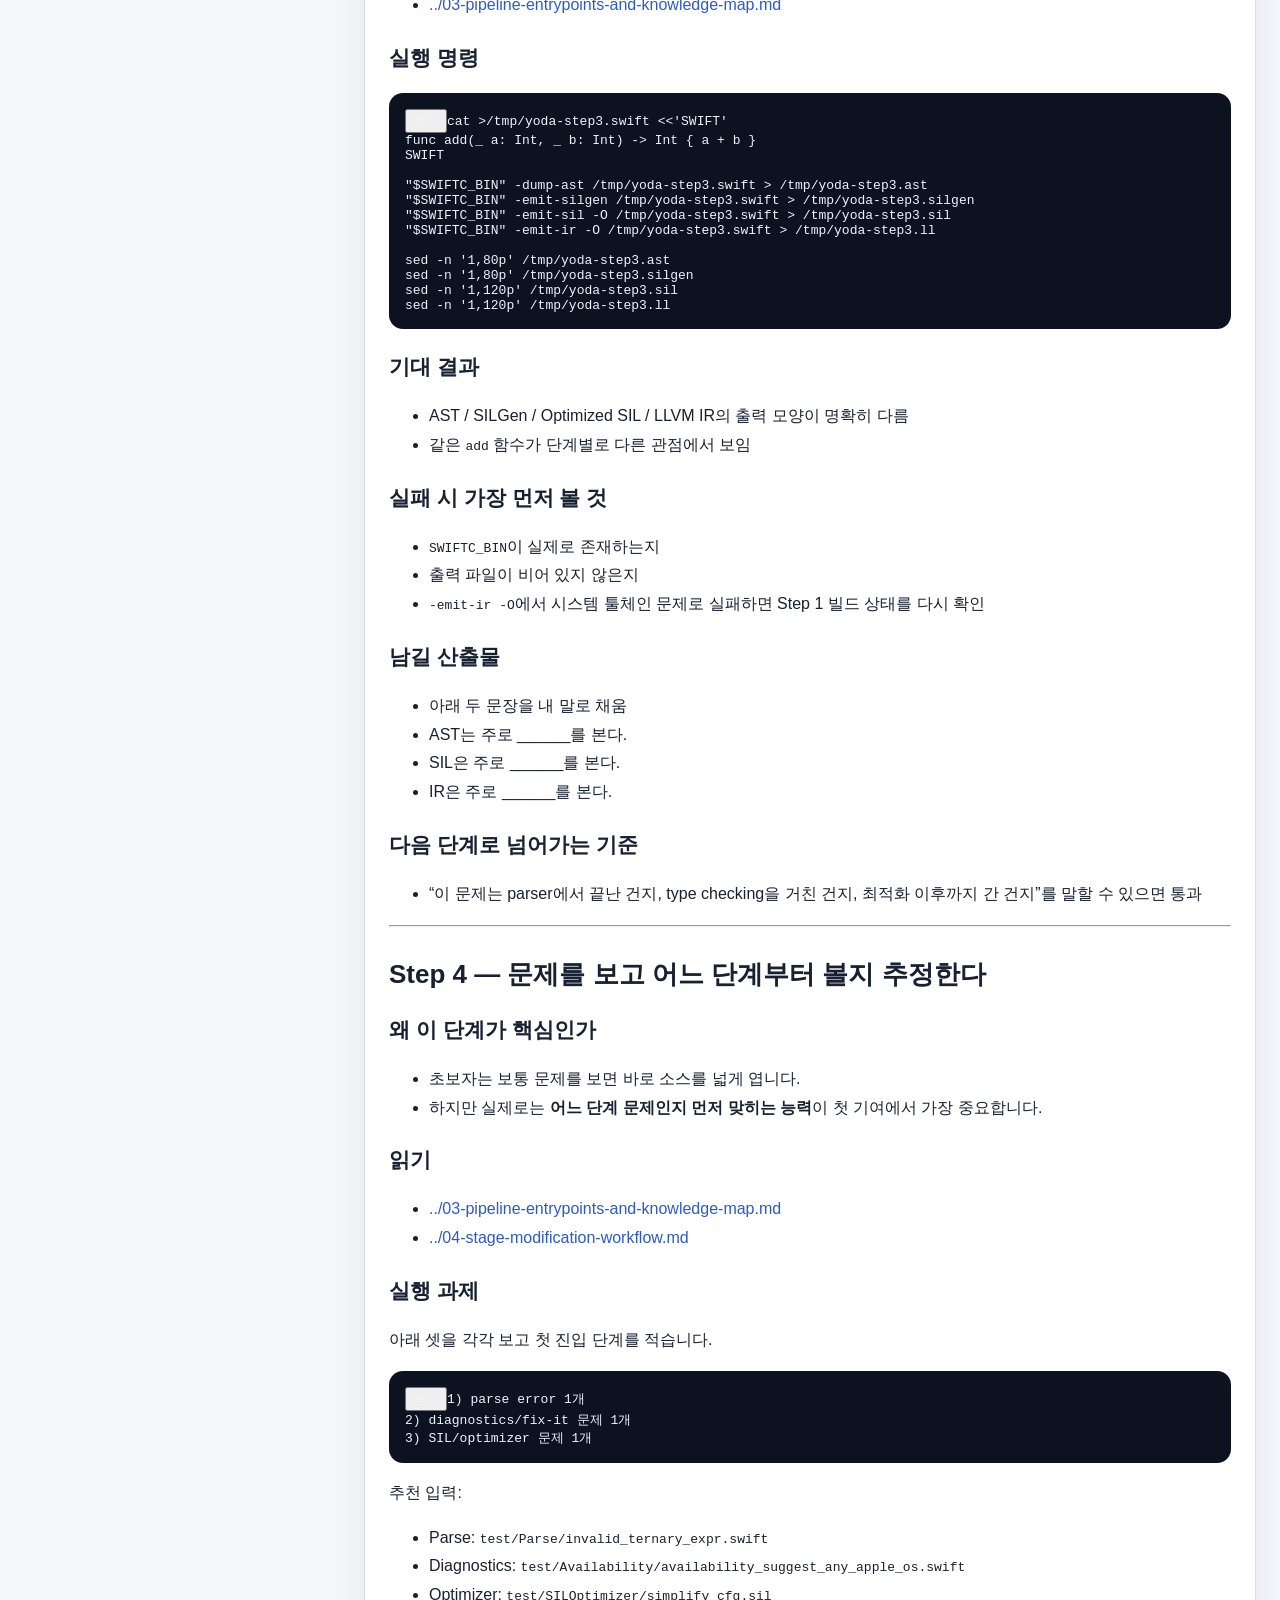
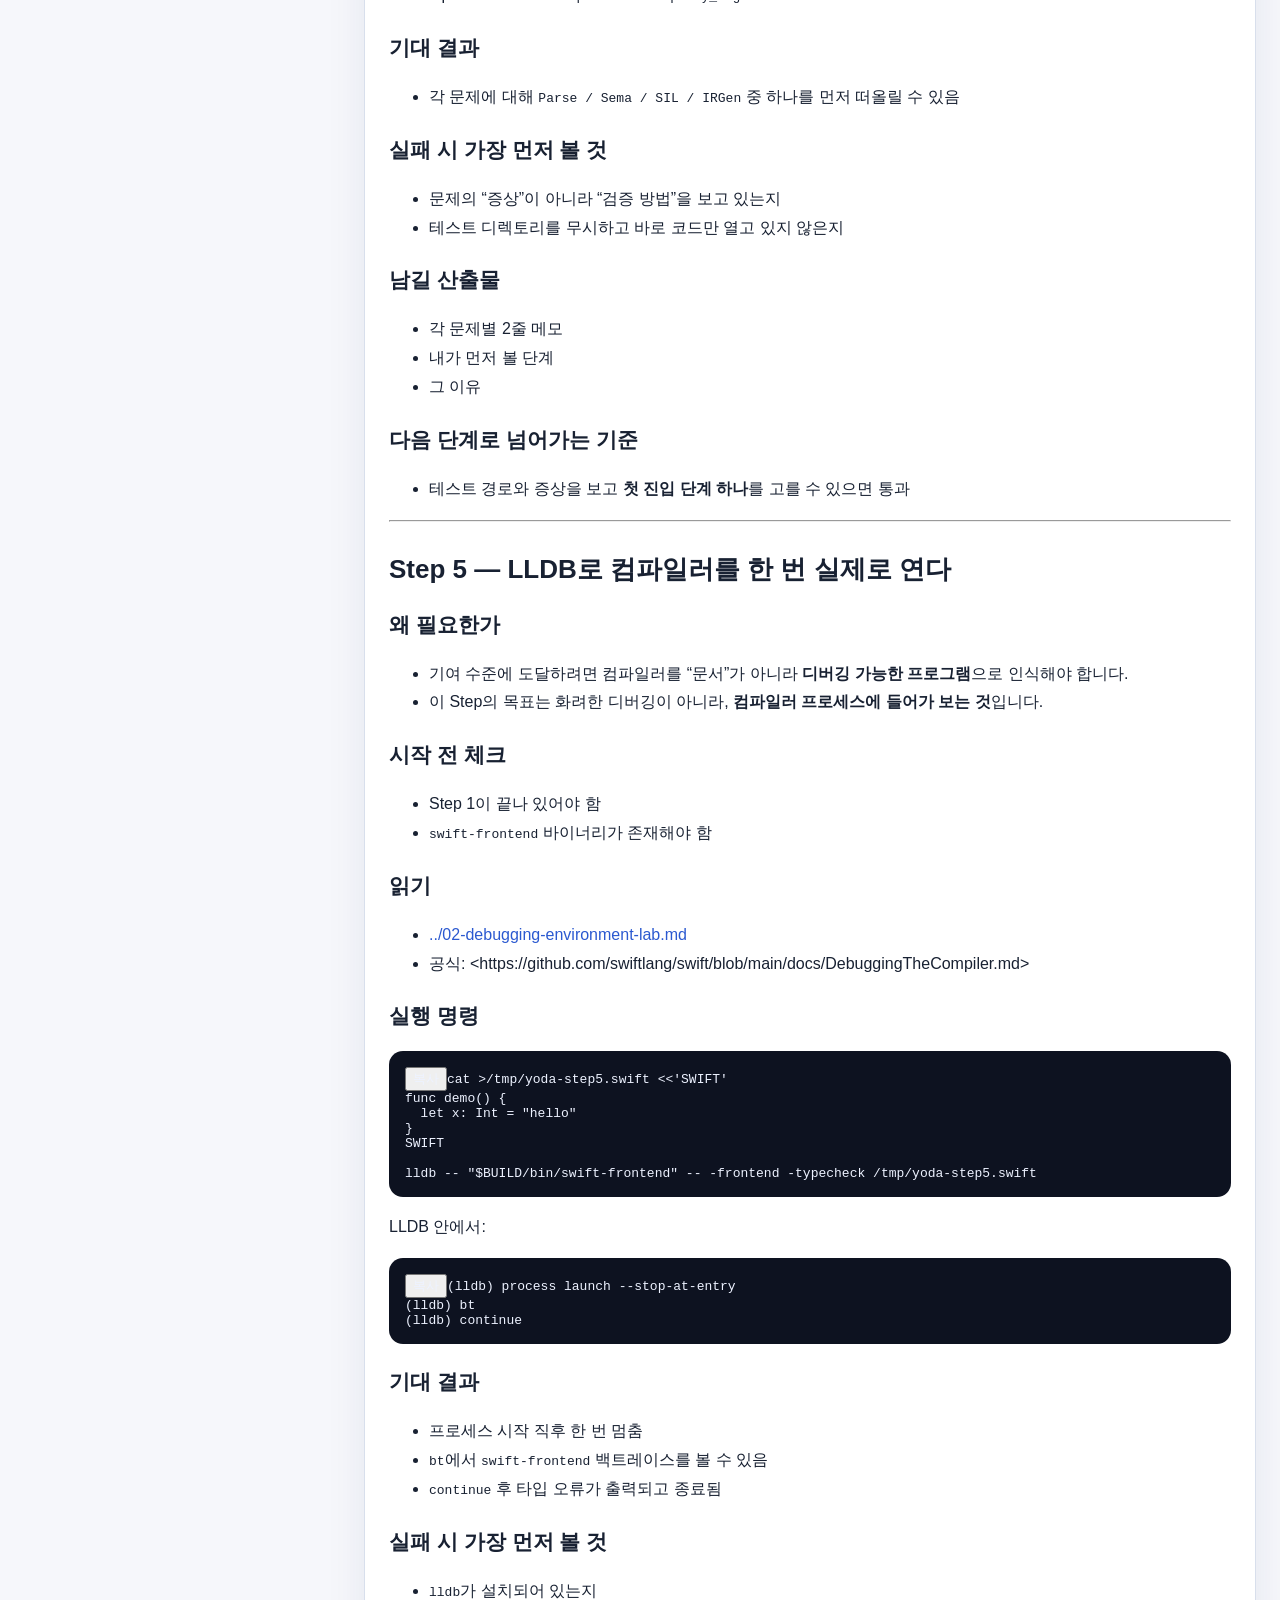
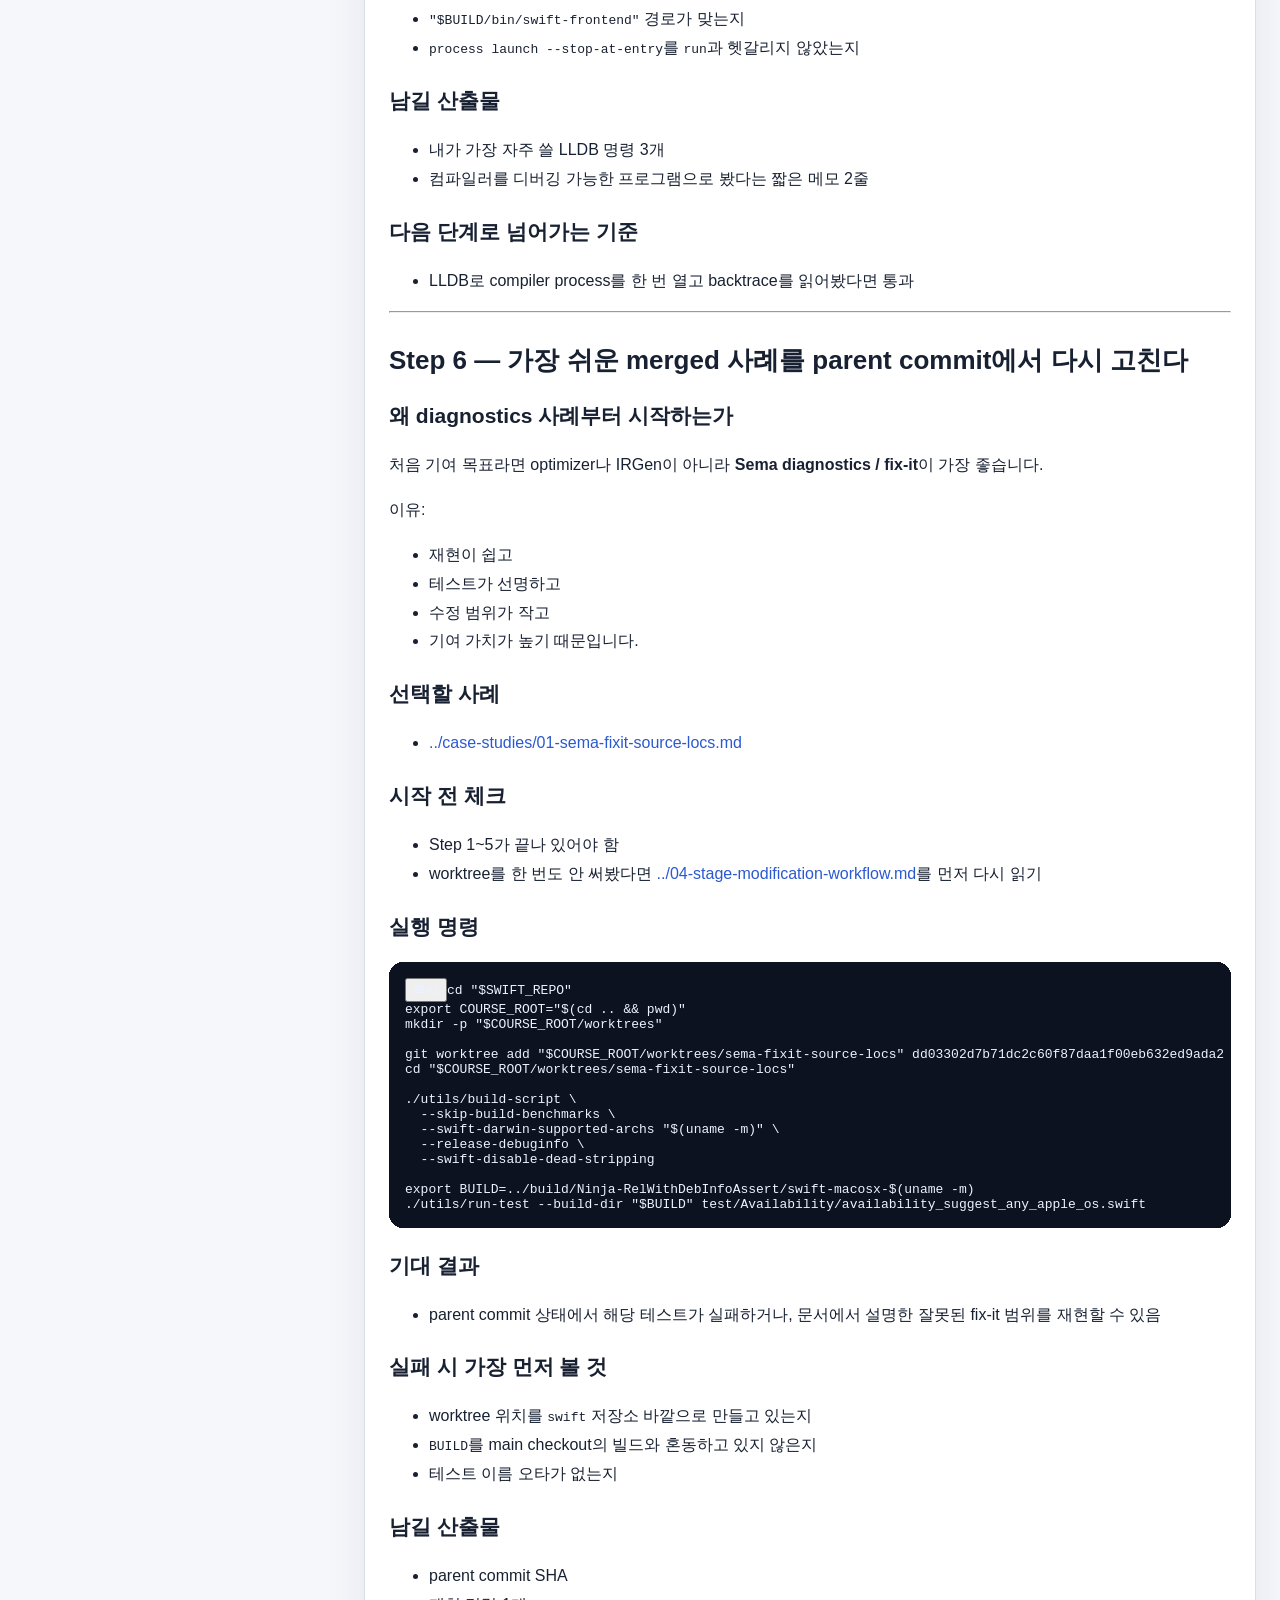
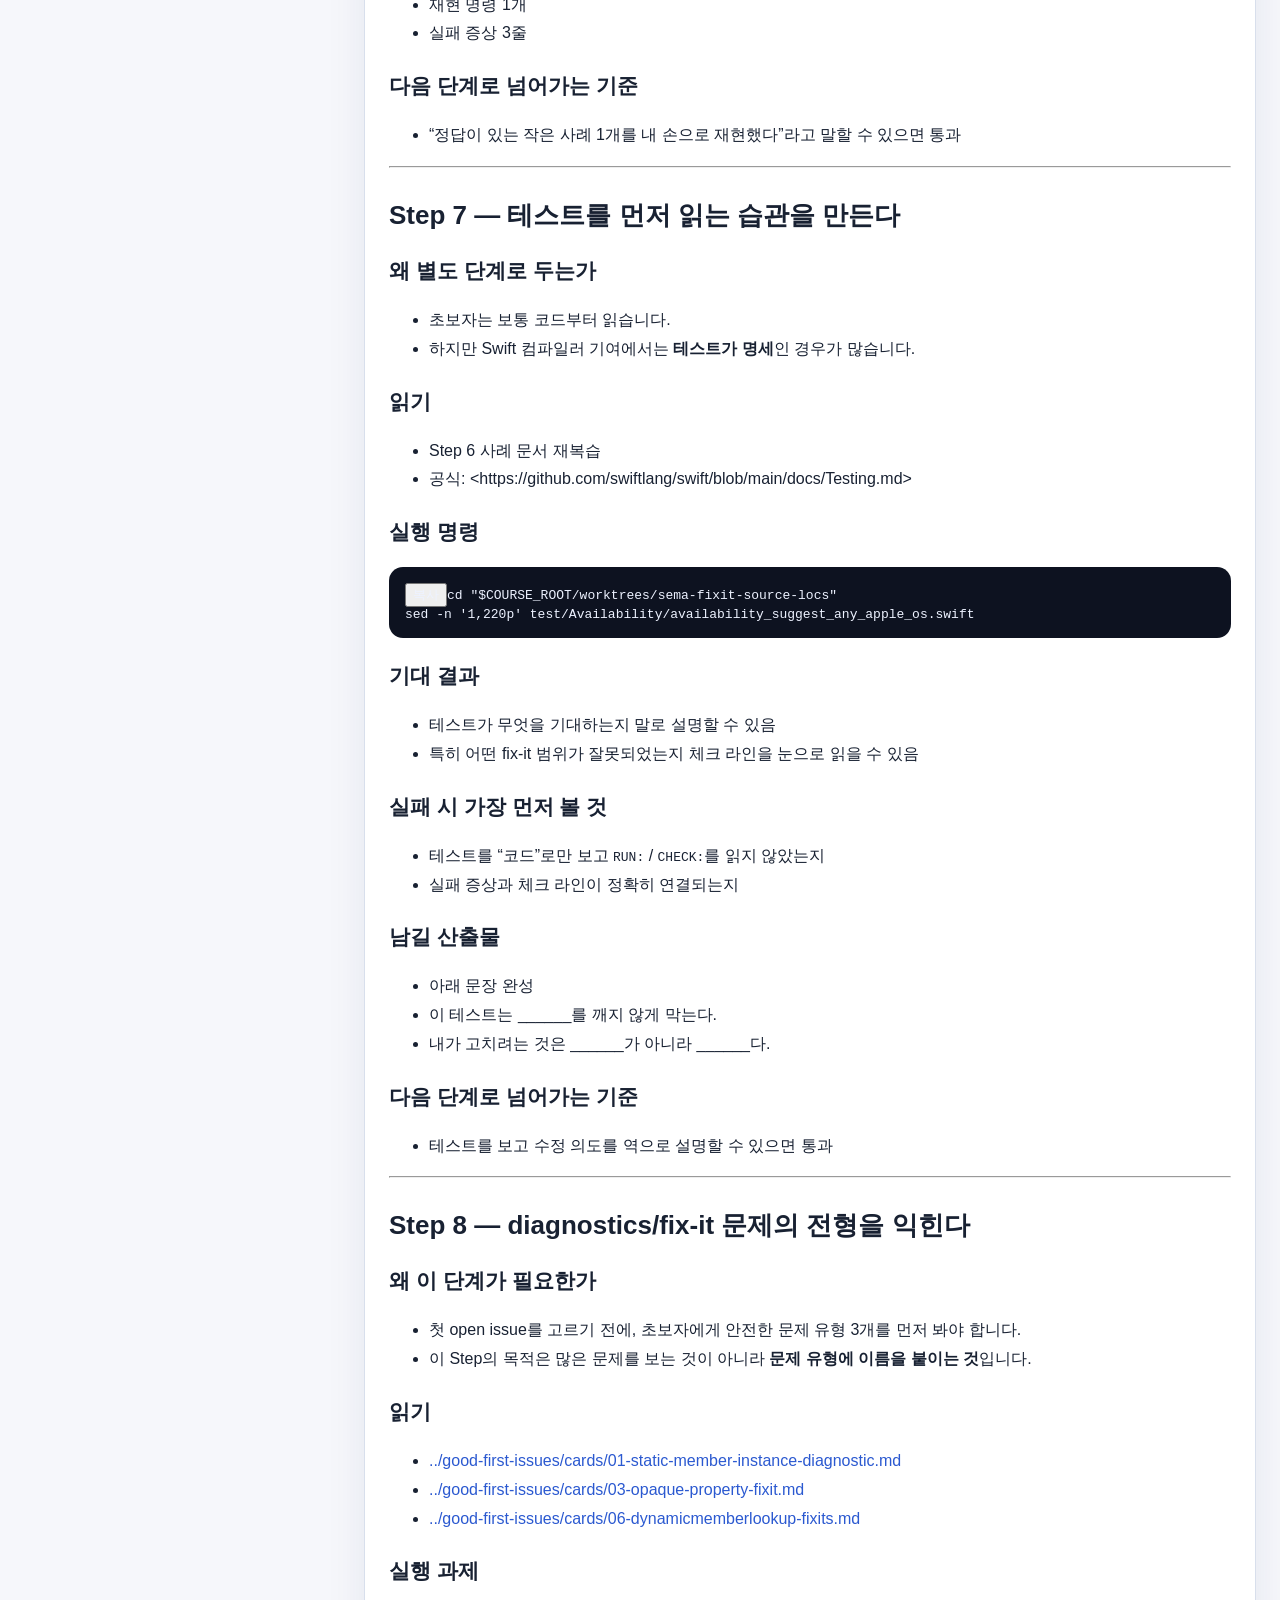
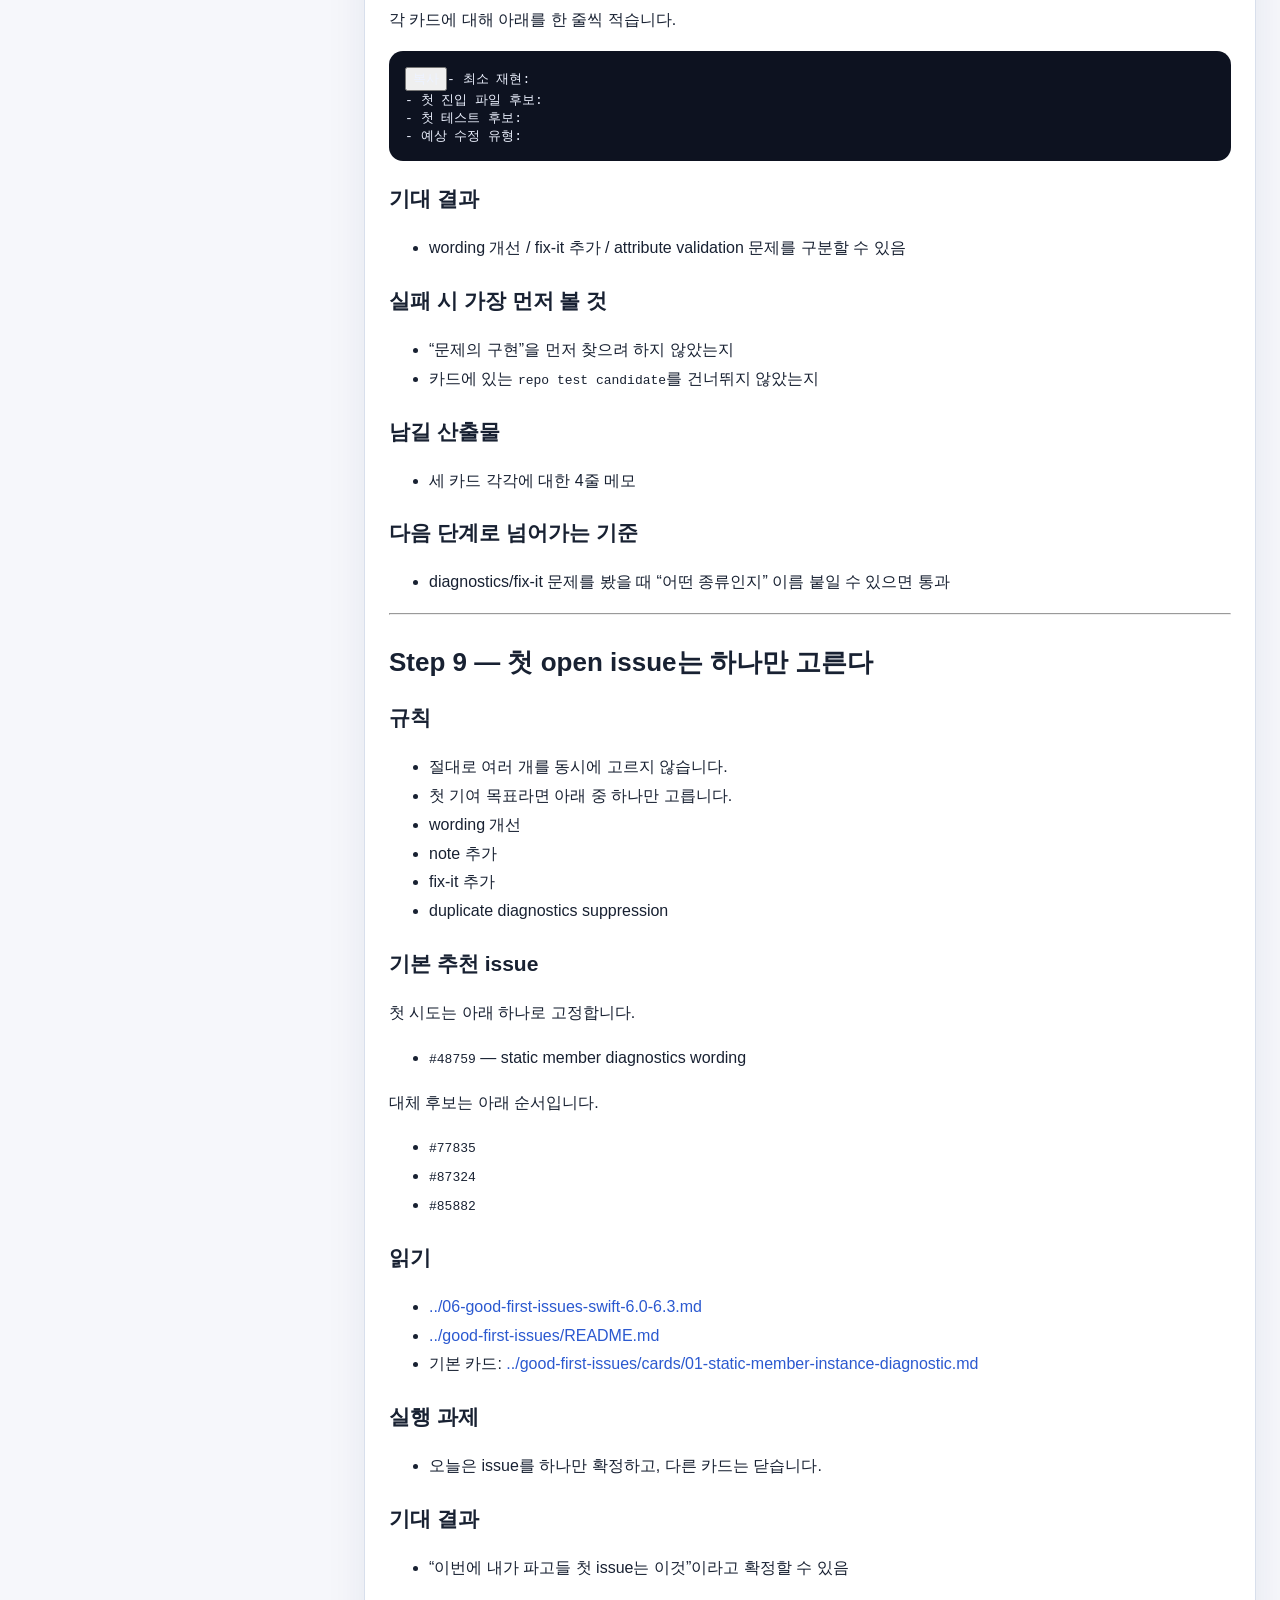
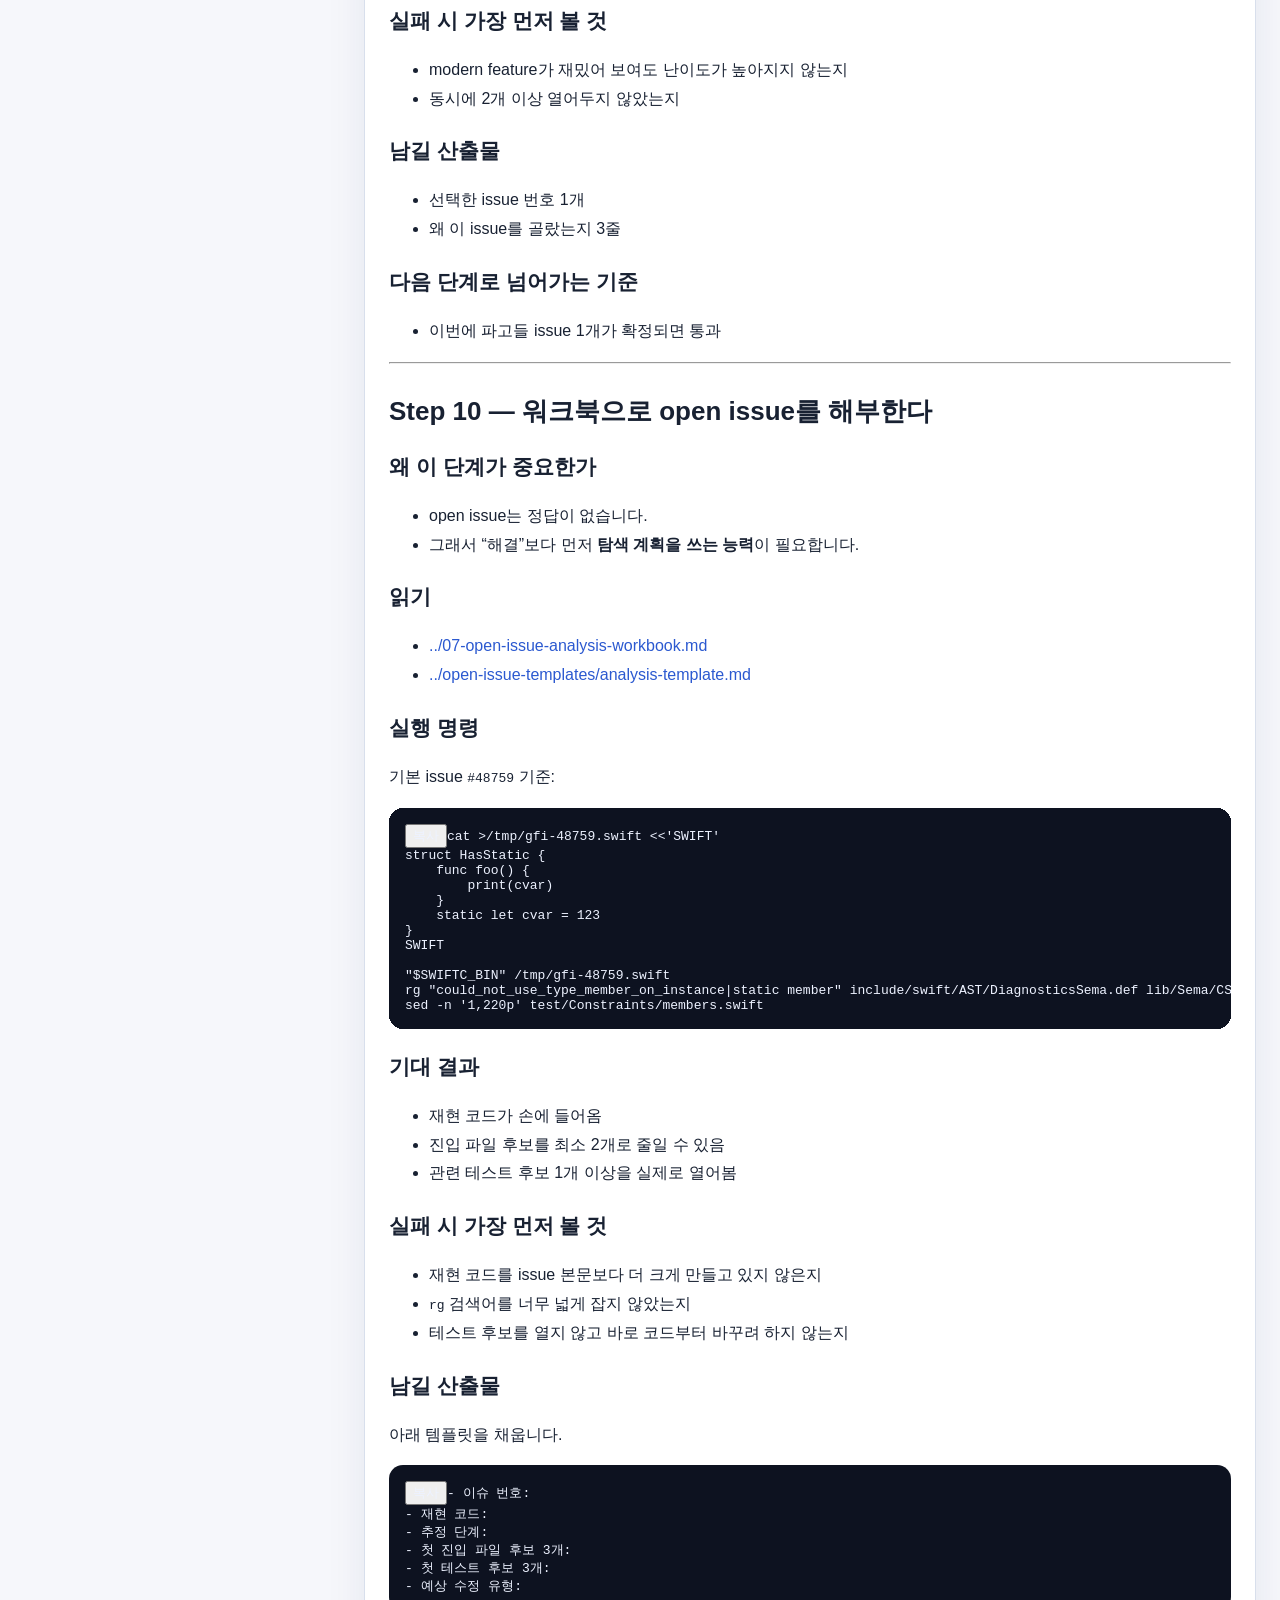
==== commit bdab1396: "Make floating outline visible by default" ====
--- a/docs/index.html
+++ b/docs/index.html
@@ -56,7 +56,7 @@
     </div>
 
     <button id="floatingOutlineToggle" class="floating-outline-toggle" type="button" aria-expanded="false" aria-controls="floatingOutlinePanel">
-      현재 위치
+      현재 위치 · 목차
     </button>
     <aside id="floatingOutlinePanel" class="floating-outline-panel" aria-label="현재 문서 목차">
       <div class="floating-outline-card">
--- a/docs/styles.css
+++ b/docs/styles.css
@@ -300,23 +300,25 @@
   right: 24px;
   bottom: 24px;
   z-index: 30;
-  border: 1px solid var(--border);
+  border: 1px solid var(--primary);
   border-radius: 999px;
-  background: var(--panel);
-  color: var(--text);
+  background: var(--primary-soft);
+  color: var(--primary);
   box-shadow: var(--shadow);
   padding: 12px 14px;
   cursor: pointer;
+  font-weight: 700;
+  display: none;
 }
 
 .floating-outline-panel {
   position: fixed;
   right: 24px;
-  bottom: 76px;
+  top: 104px;
   width: min(320px, calc(100vw - 32px));
   max-height: min(70vh, 560px);
   z-index: 29;
-  display: none;
+  display: block;
 }
 
 .floating-outline-panel.open {
@@ -390,6 +392,17 @@
   .doc-list {
     max-height: none;
   }
+  .floating-outline-toggle {
+    display: block;
+  }
+  .floating-outline-panel {
+    display: none;
+    top: auto;
+    bottom: 76px;
+  }
+  .floating-outline-panel.open {
+    display: block;
+  }
 }
 
 @media (max-width: 720px) {
@@ -416,6 +429,7 @@
     left: 16px;
     width: auto;
     bottom: 76px;
+    top: auto;
   }
   .floating-outline-toggle {
     right: 16px;
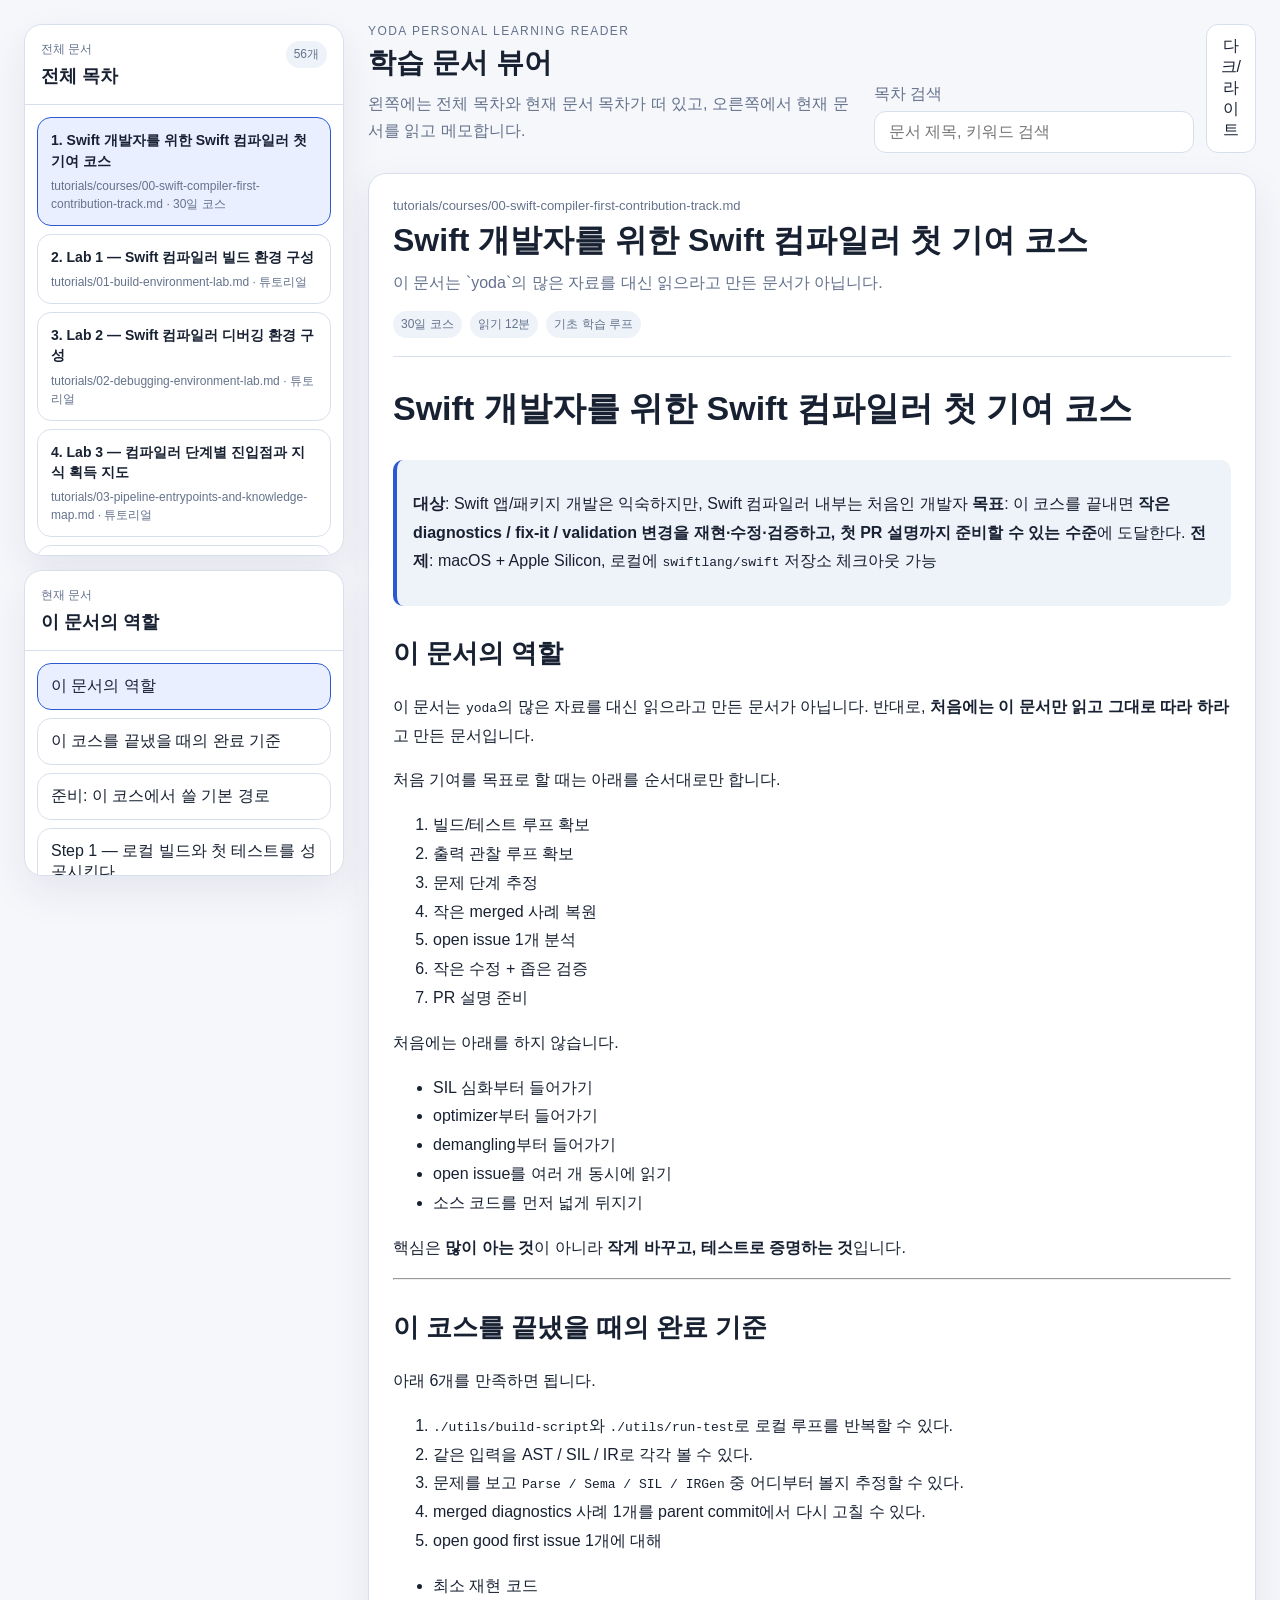
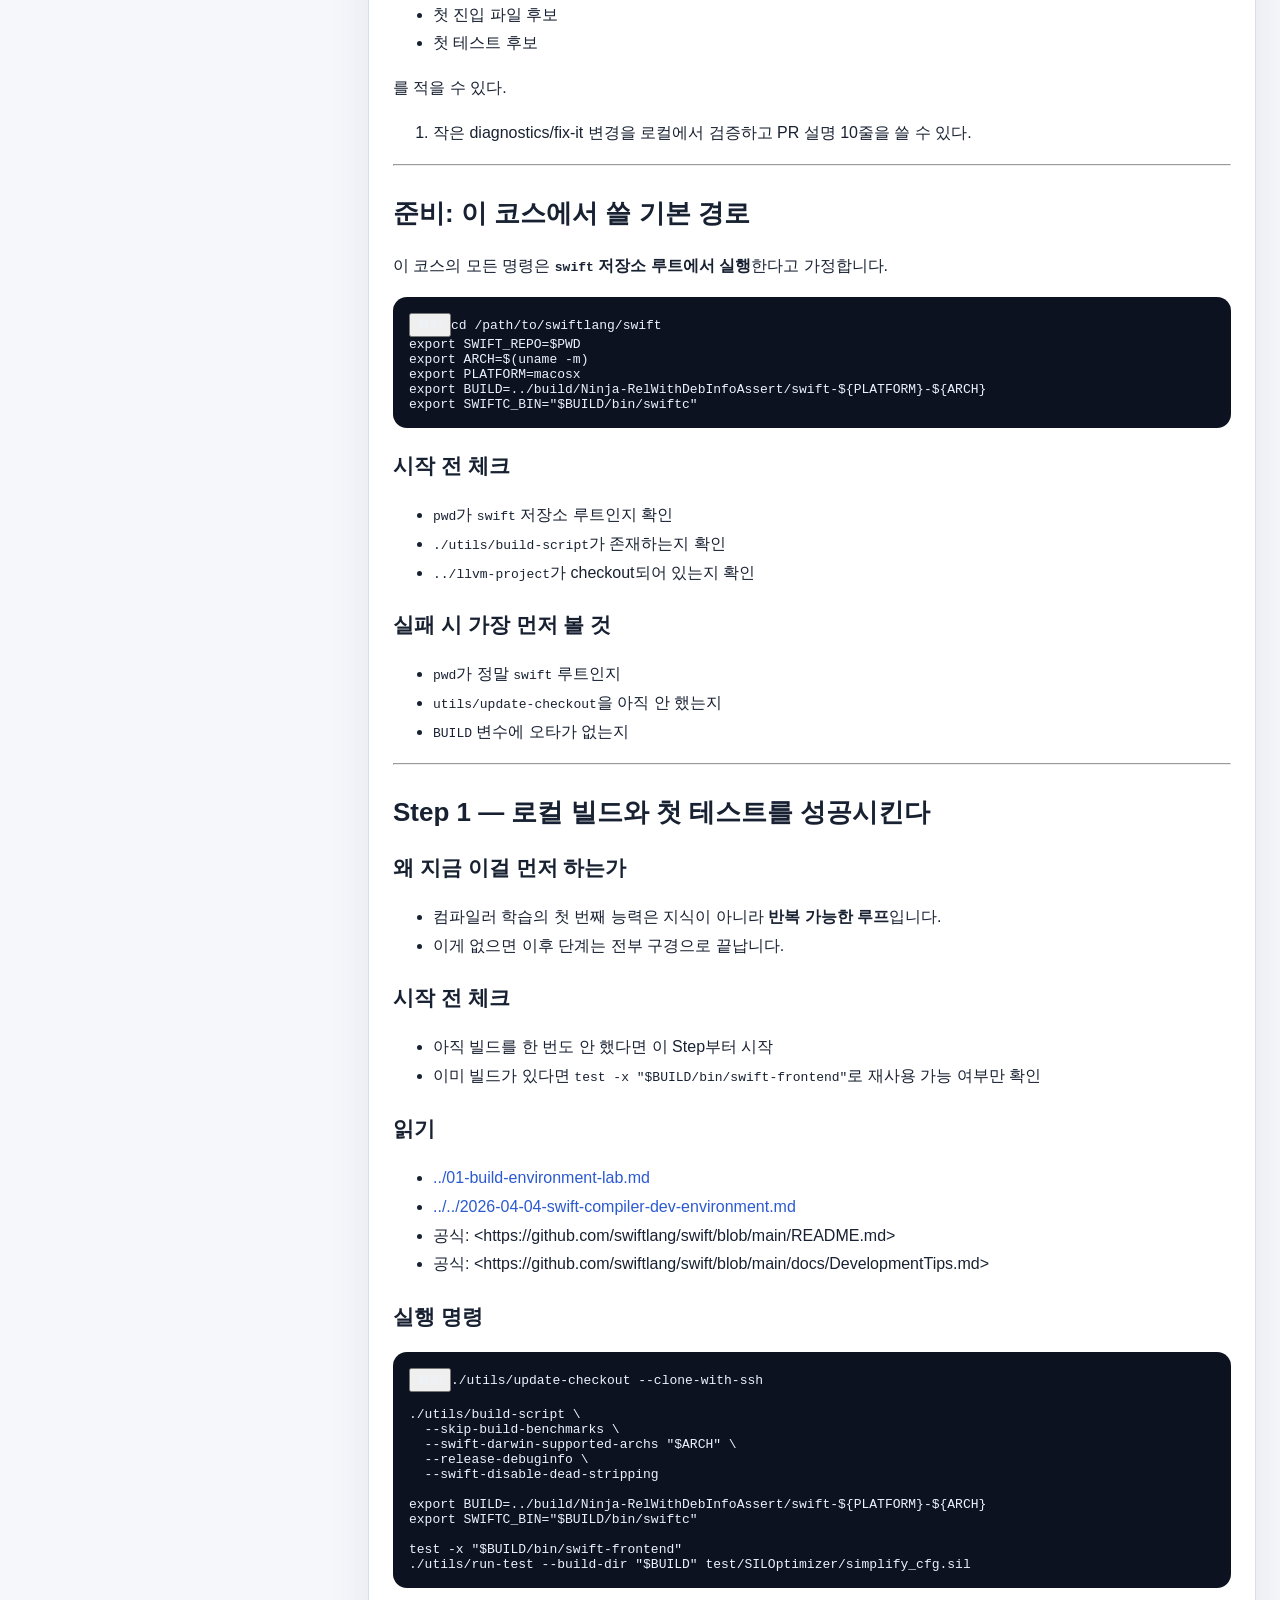
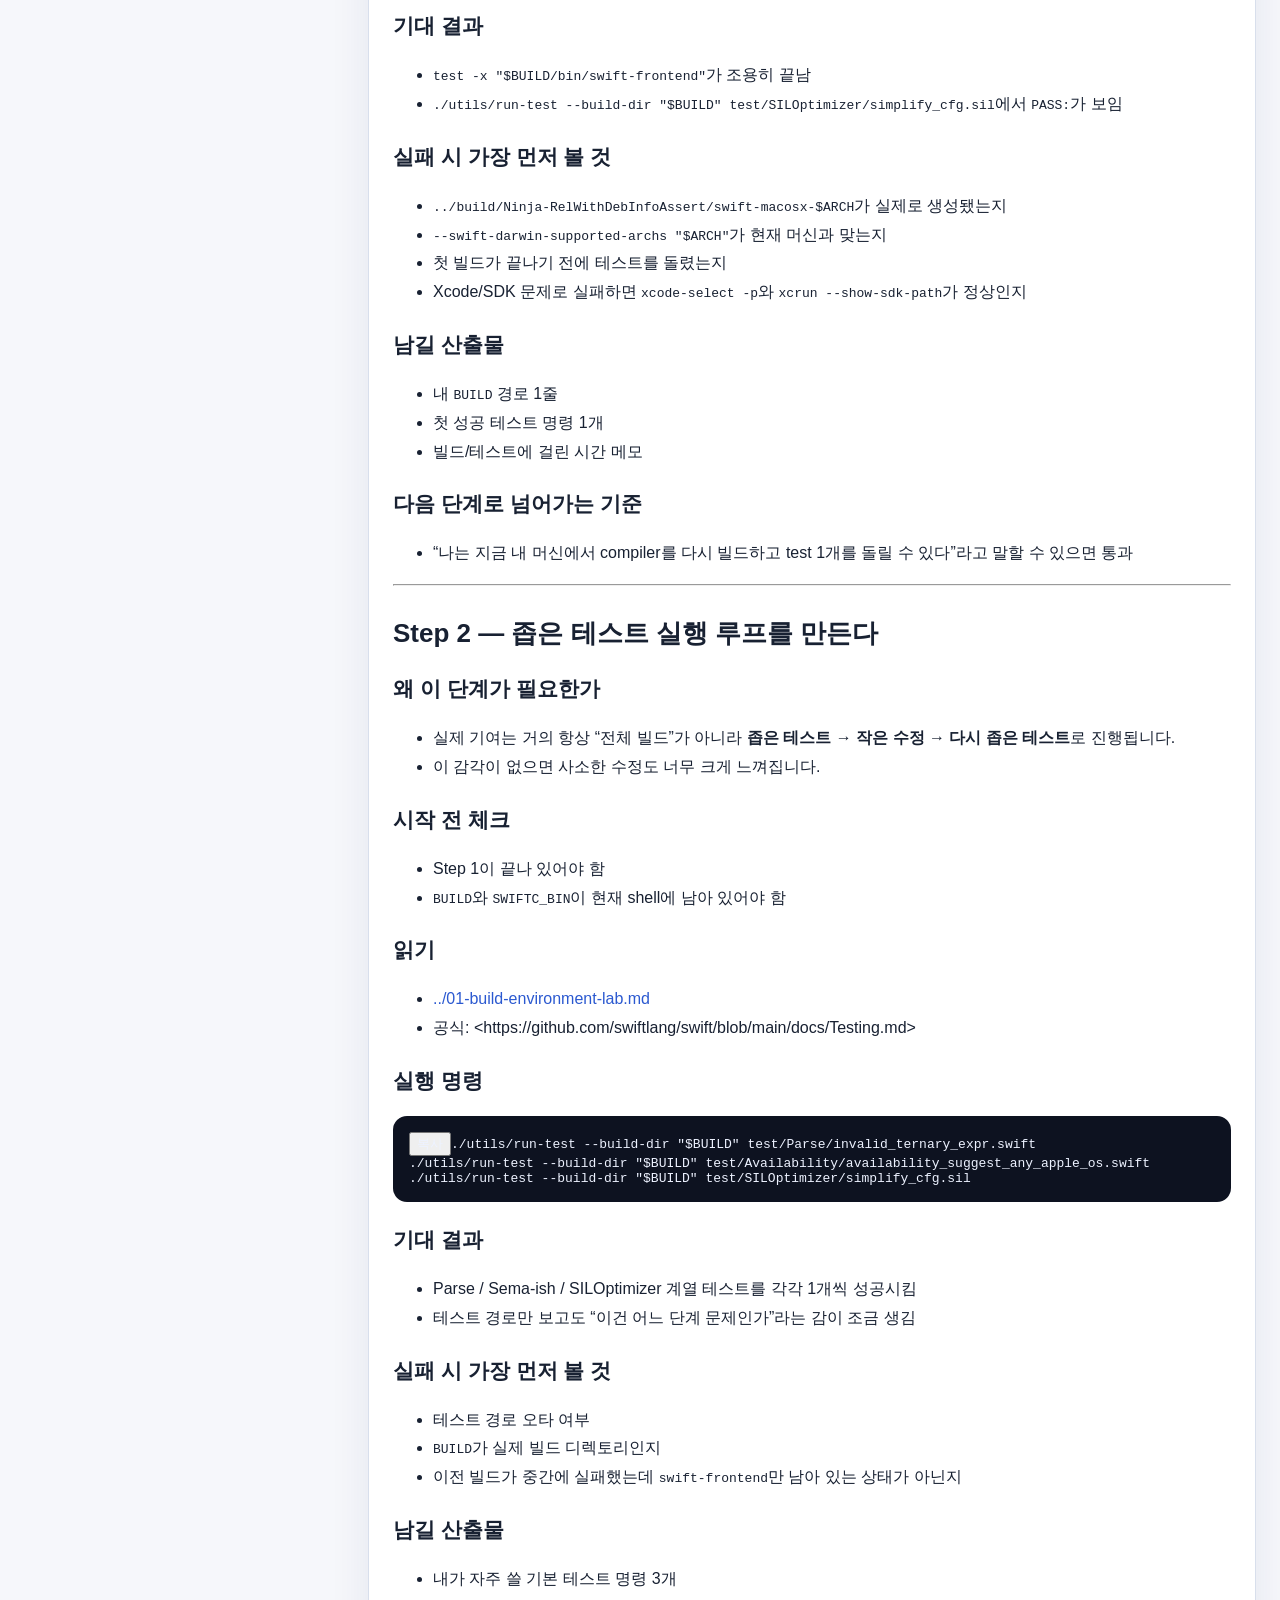
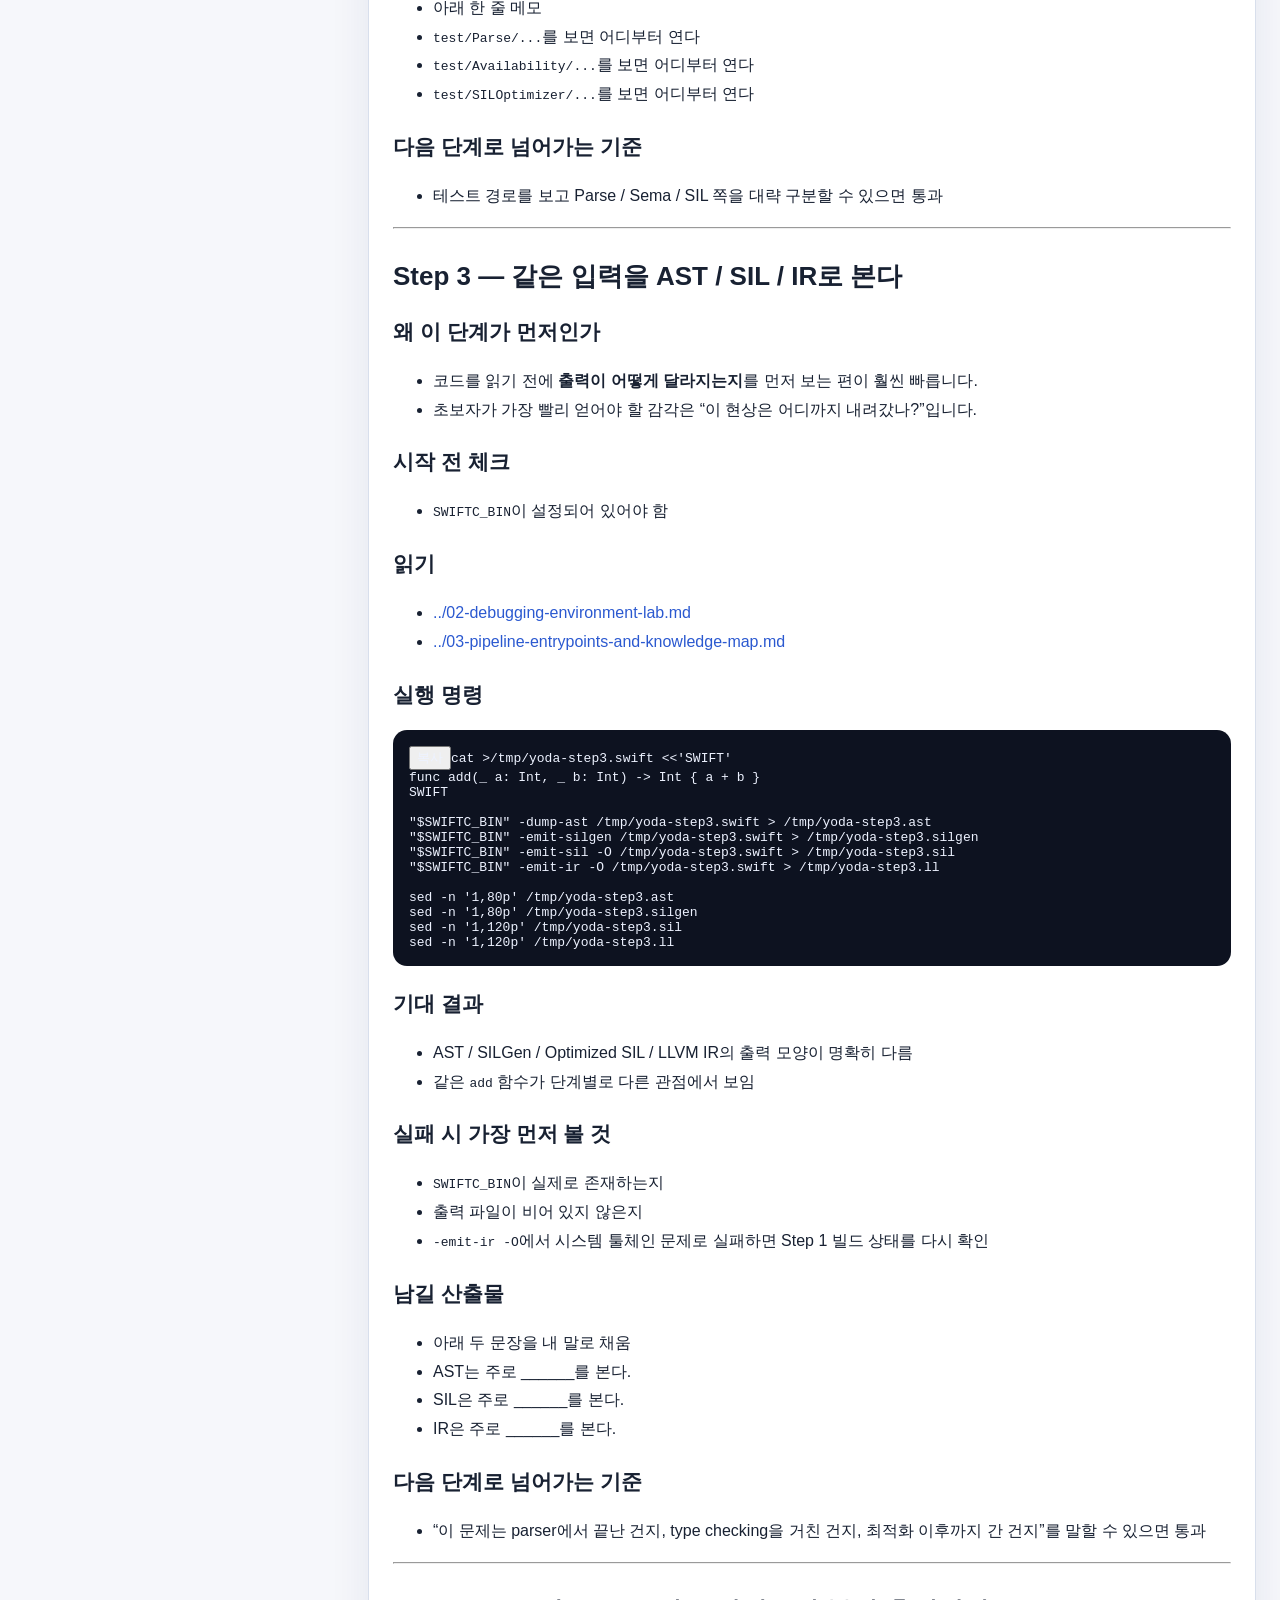
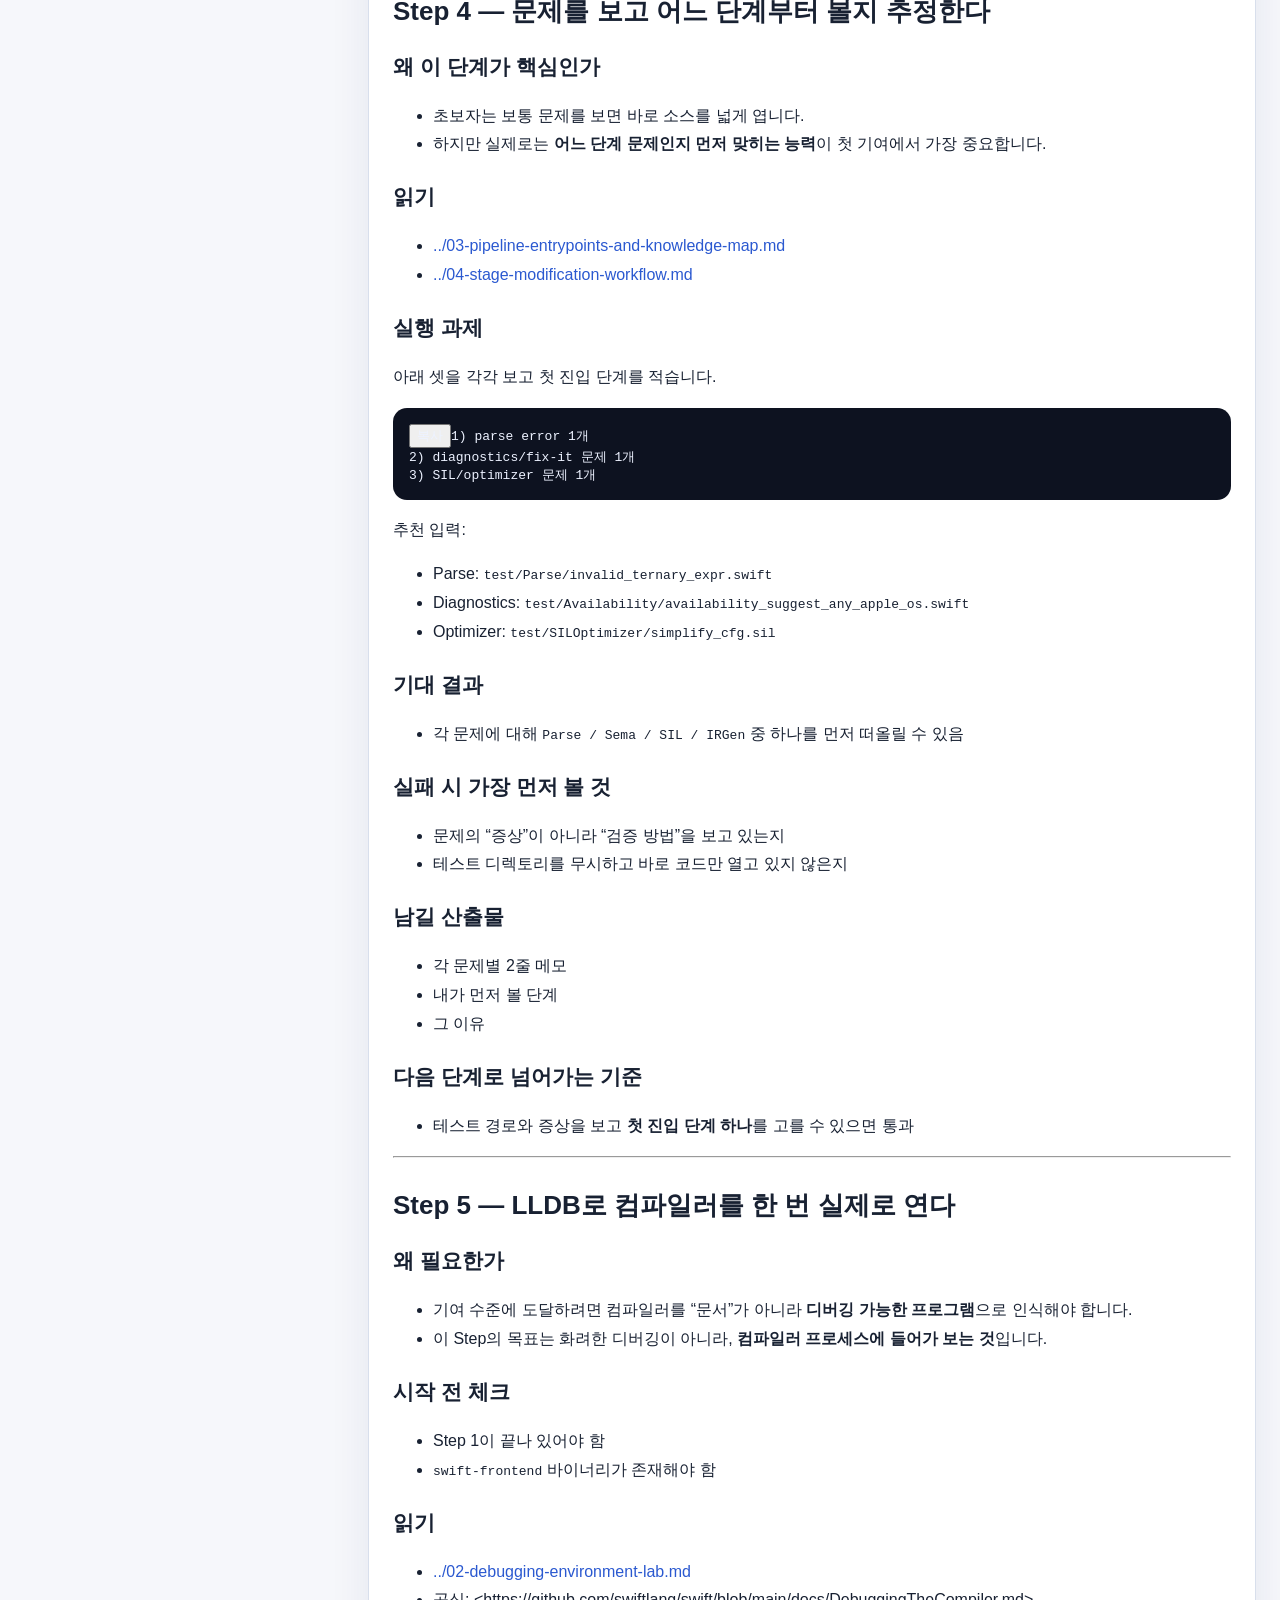
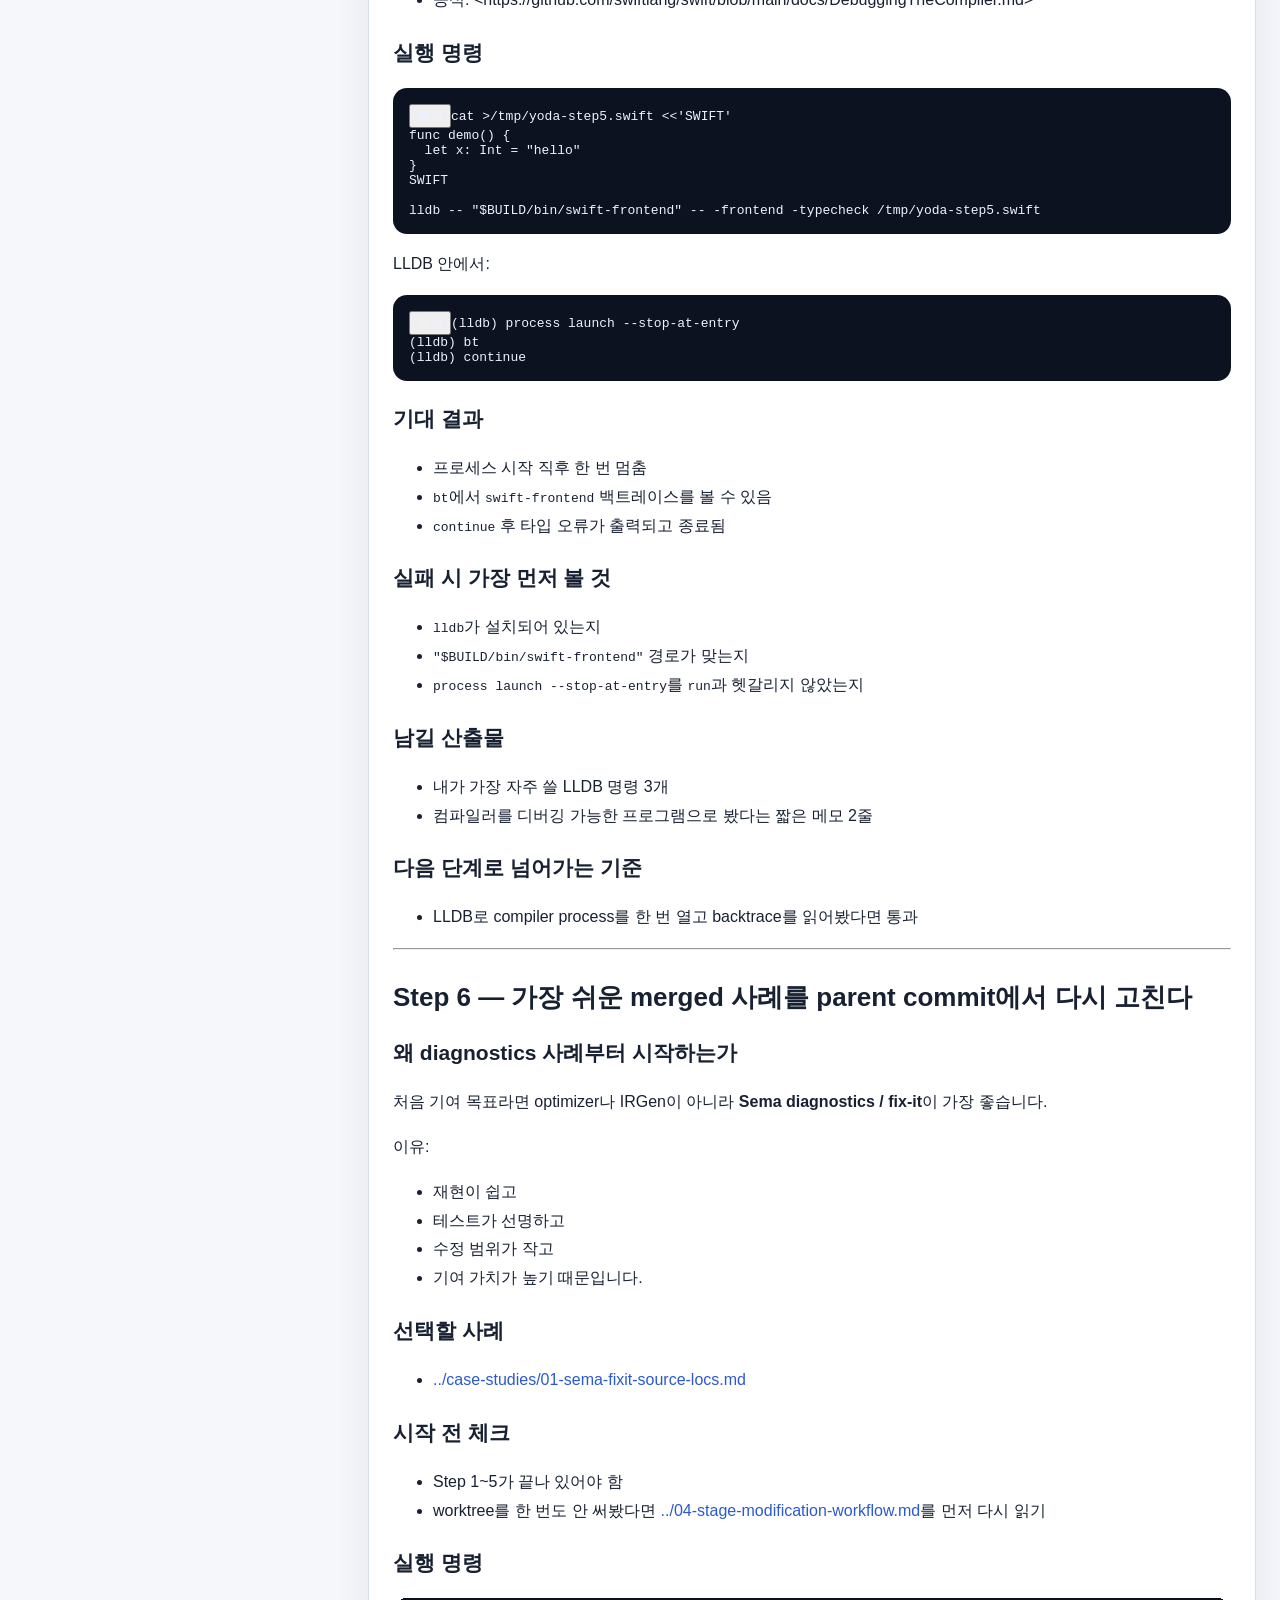
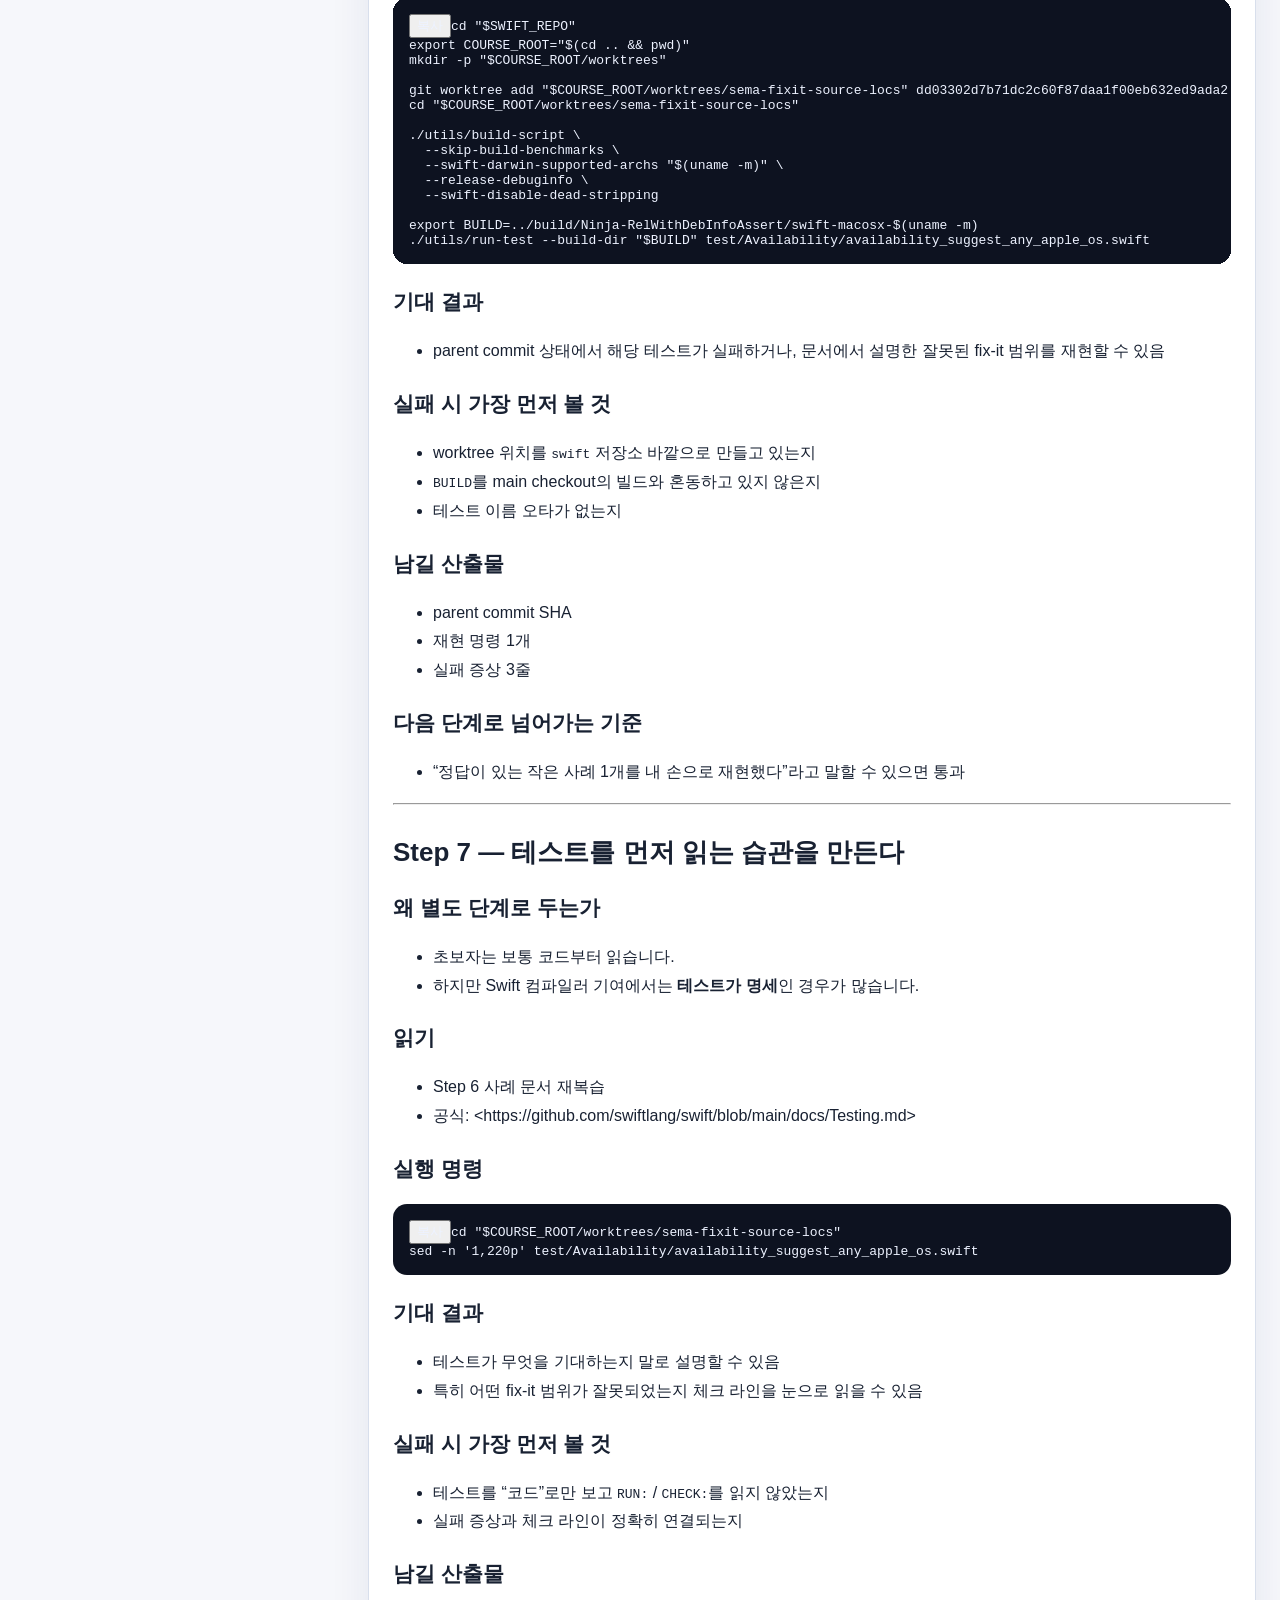
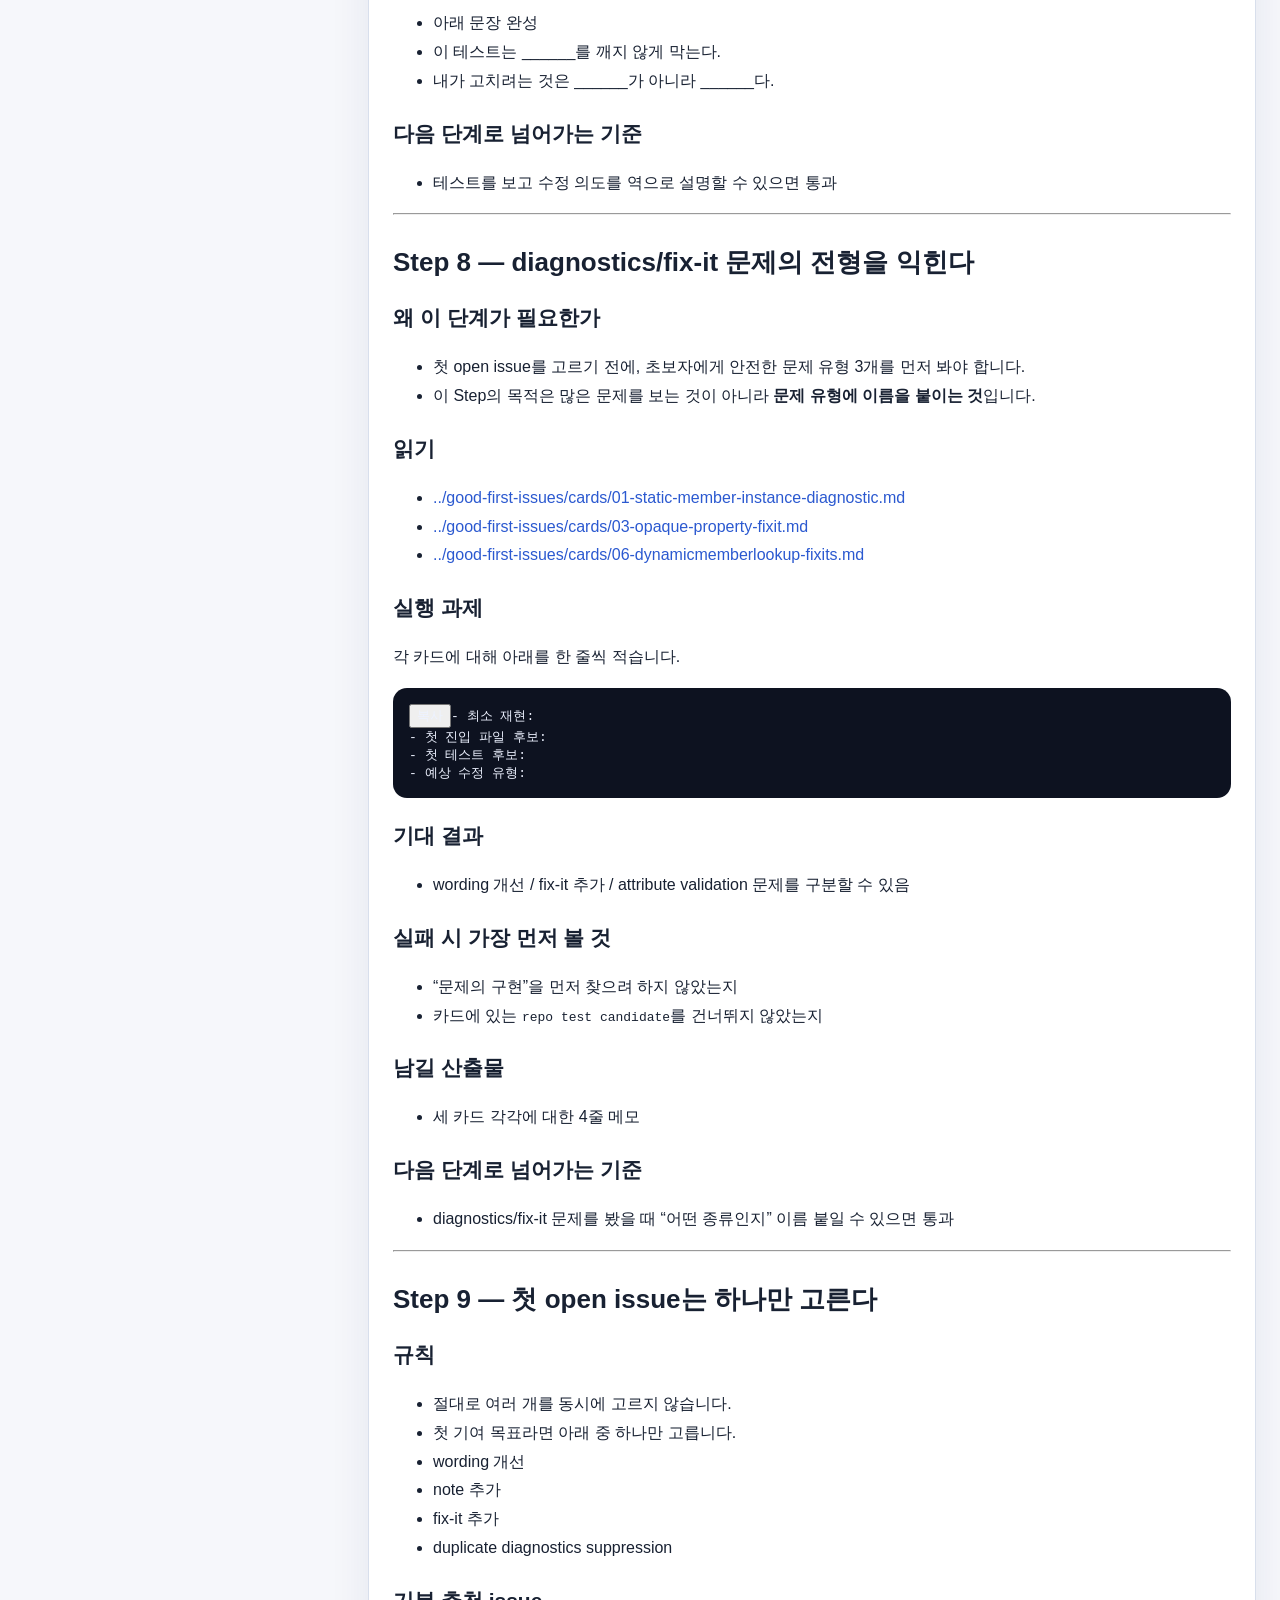
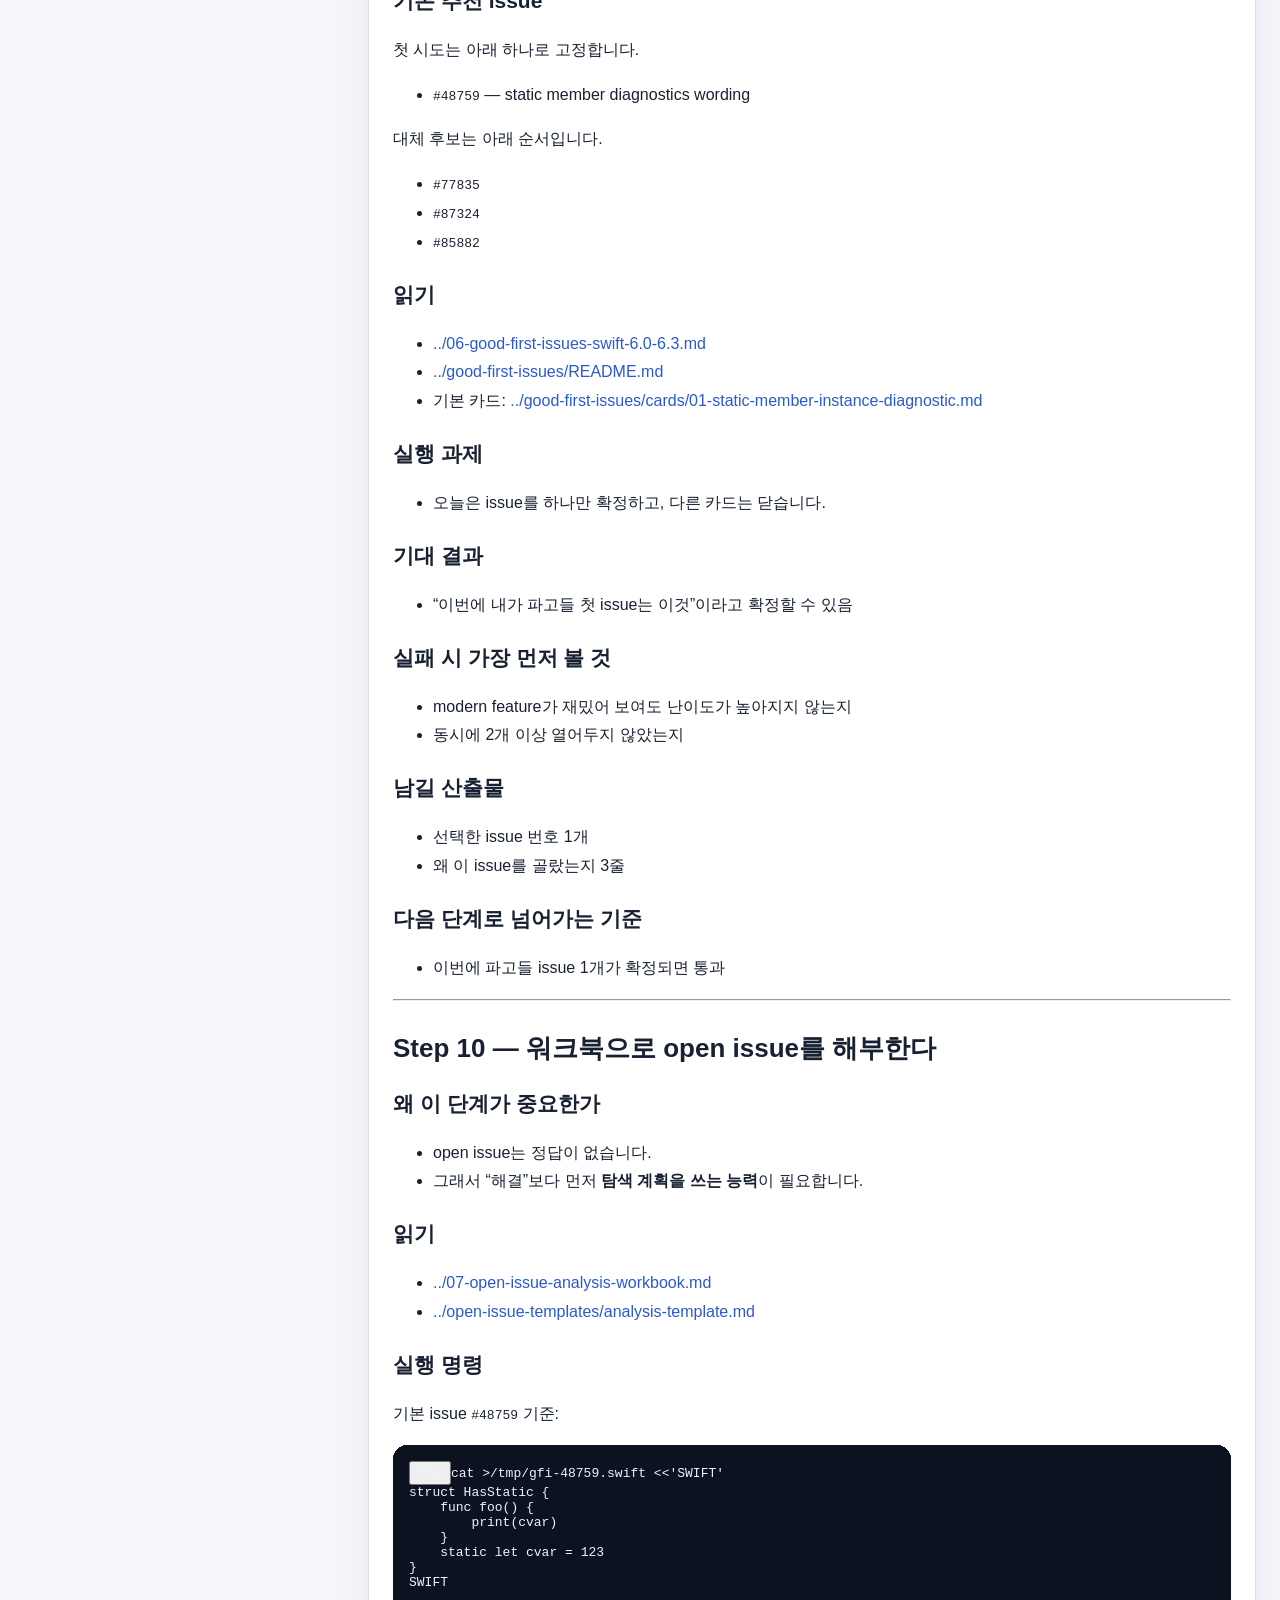
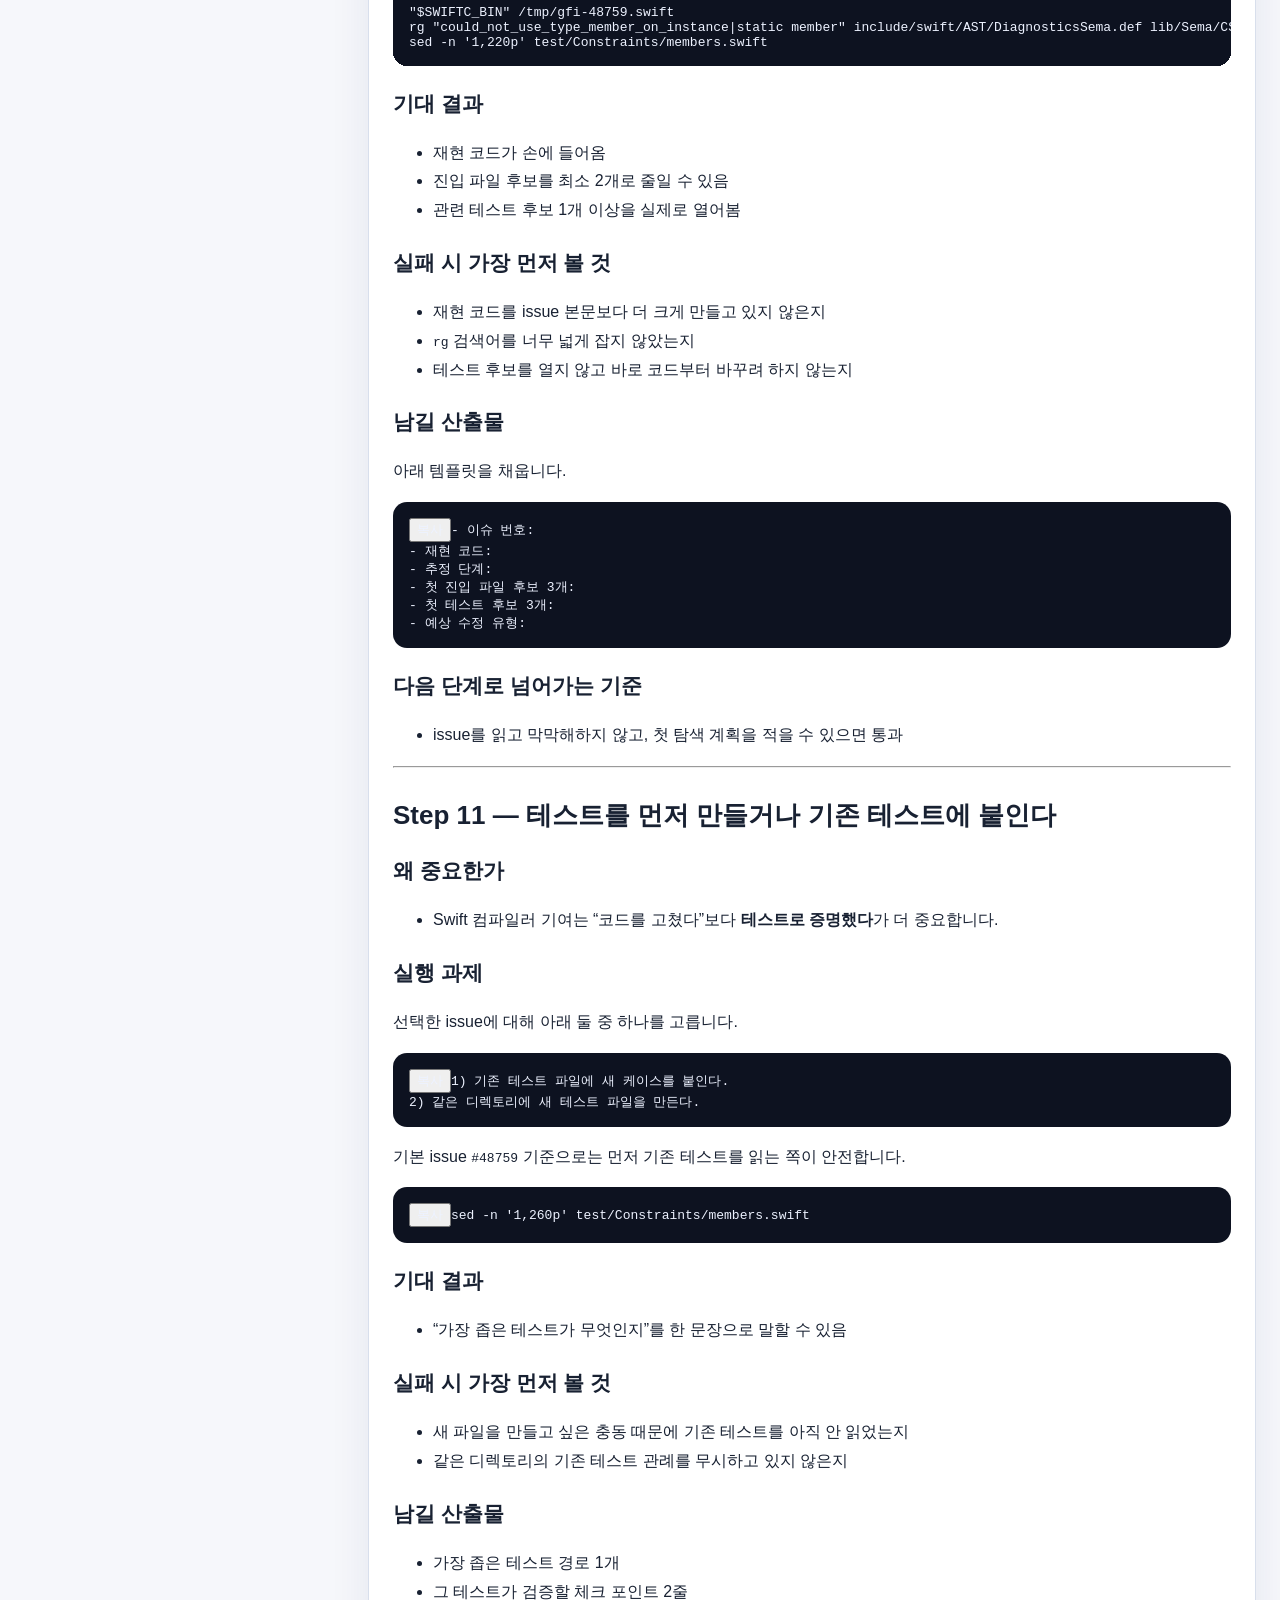
==== commit 38f50730: "Move floating outlines to left nav column" ====
--- a/docs/index.html
+++ b/docs/index.html
@@ -6,18 +6,45 @@
     <title>yoda learning reader</title>
     <meta
       name="description"
-      content="Swift 컴파일러 학습 문서를 개인용 2단 리더 형태로 탐색하는 정적 웹 문서"
+      content="Swift 컴파일러 학습 문서를 개인용 리더 형태로 탐색하는 정적 웹 문서"
     />
     <link rel="icon" href="favicon.svg" type="image/svg+xml" />
     <link rel="stylesheet" href="styles.css" />
   </head>
   <body>
+    <div id="floatingNavColumn" class="floating-nav-column" aria-label="문서 탐색 목차">
+      <section class="floating-card floating-global-card">
+        <div class="floating-card-header">
+          <div>
+            <div class="floating-kicker">전체 문서</div>
+            <h2>전체 목차</h2>
+          </div>
+          <span id="tocCount" class="count-pill"></span>
+        </div>
+        <div id="docList" class="doc-list"></div>
+      </section>
+
+      <section class="floating-card floating-current-card">
+        <div class="floating-card-header">
+          <div>
+            <div class="floating-kicker">현재 문서</div>
+            <h2 id="floatingCurrentSection">문서 상단</h2>
+          </div>
+        </div>
+        <div id="floatingOutlineList" class="floating-outline-list"></div>
+      </section>
+    </div>
+
+    <button id="navToggle" class="floating-nav-toggle" type="button" aria-expanded="false" aria-controls="floatingNavColumn">
+      목차 보기
+    </button>
+
     <div class="app-shell">
       <header class="topbar">
         <div class="title-block">
           <div class="eyebrow">yoda personal learning reader</div>
           <h1>학습 문서 뷰어</h1>
-          <p>좌측에서 순서대로 문서를 고르고, 우측에서 내용을 읽고 메모합니다.</p>
+          <p>왼쪽에는 전체 목차와 현재 문서 목차가 떠 있고, 오른쪽에서 현재 문서를 읽고 메모합니다.</p>
         </div>
         <div class="toolbar">
           <label class="search-box">
@@ -28,48 +55,19 @@
         </div>
       </header>
 
-      <div class="reader-layout">
-        <aside class="toc-pane">
-          <div class="pane-card sticky-pane">
-            <div class="pane-header">
-              <h2>전체 목차</h2>
-              <span id="tocCount" class="count-pill"></span>
-            </div>
-            <div id="docList" class="doc-list"></div>
-          </div>
-        </aside>
+      <main class="content-pane">
+        <article class="pane-card reader-card">
+          <header id="docHeader" class="doc-header"></header>
+          <div id="docContent" class="doc-content"></div>
+        </article>
 
-        <main class="content-pane">
-          <article class="pane-card reader-card">
-            <header id="docHeader" class="doc-header"></header>
-            <section id="docOutline" class="doc-outline"></section>
-            <div id="docContent" class="doc-content"></div>
-          </article>
-
-          <section class="pane-card notes-card">
-            <h2>개인 메모</h2>
-            <p class="muted">현재 문서에 대한 요약, 다음에 볼 파일, 막힌 점을 자유롭게 남깁니다.</p>
-            <textarea id="docNotesArea" class="notes-textarea" placeholder="여기에 개인 메모를 적습니다."></textarea>
-          </section>
-        </main>
-      </div>
+        <section class="pane-card notes-card">
+          <h2>개인 메모</h2>
+          <p class="muted">현재 문서에 대한 요약, 다음에 볼 파일, 막힌 점을 자유롭게 남깁니다.</p>
+          <textarea id="docNotesArea" class="notes-textarea" placeholder="여기에 개인 메모를 적습니다."></textarea>
+        </section>
+      </main>
     </div>
-
-    <button id="floatingOutlineToggle" class="floating-outline-toggle" type="button" aria-expanded="false" aria-controls="floatingOutlinePanel">
-      현재 위치 · 목차
-    </button>
-    <aside id="floatingOutlinePanel" class="floating-outline-panel" aria-label="현재 문서 목차">
-      <div class="floating-outline-card">
-        <div class="floating-outline-header">
-          <div>
-            <div class="floating-outline-kicker">현재 문서 목차</div>
-            <strong id="floatingCurrentSection">문서 상단</strong>
-          </div>
-          <button id="floatingOutlineClose" class="ghost-button compact-button" type="button" aria-label="목차 닫기">닫기</button>
-        </div>
-        <div id="floatingOutlineList" class="floating-outline-list"></div>
-      </div>
-    </aside>
 
     <script src="app.js" type="module"></script>
   </body>
--- a/docs/styles.css
+++ b/docs/styles.css
@@ -11,6 +11,7 @@
   --radius-xl: 18px;
   --radius-lg: 14px;
   --radius-md: 12px;
+  --nav-width: 320px;
 }
 
 body.theme-dark {
@@ -38,267 +39,65 @@
 button, input, textarea { font: inherit; }
 button { color: inherit; }
 
-.app-shell {
-  max-width: 1600px;
-  margin: 0 auto;
-  padding: 24px;
-}
-.topbar {
-  display: flex;
-  justify-content: space-between;
-  gap: 24px;
-  align-items: flex-start;
-  margin-bottom: 20px;
-}
-.eyebrow {
-  font-size: 12px;
-  text-transform: uppercase;
-  letter-spacing: 0.12em;
-  color: var(--muted);
-  margin-bottom: 6px;
-}
-.title-block h1 {
-  margin: 0 0 8px;
-  font-size: 28px;
-}
-.title-block p {
-  margin: 0;
-  color: var(--muted);
-  line-height: 1.7;
-}
-.toolbar {
-  display: flex;
-  gap: 12px;
-  align-items: flex-end;
-}
-.search-box {
-  display: flex;
-  flex-direction: column;
-  gap: 6px;
-}
-.search-box span, .muted { color: var(--muted); }
-.search-box input, .notes-textarea {
-  border: 1px solid var(--border);
-  border-radius: var(--radius-md);
-  background: var(--panel);
-  color: var(--text);
-}
-.search-box input {
-  width: min(320px, 40vw);
-  padding: 11px 14px;
-}
-.ghost-button {
-  border: 1px solid var(--border);
-  border-radius: var(--radius-md);
-  background: var(--panel);
-  padding: 11px 14px;
-  cursor: pointer;
-}
-.compact-button {
-  padding: 8px 10px;
-  font-size: 13px;
-}
-
-.reader-layout {
-  display: grid;
-  grid-template-columns: 320px minmax(0, 1fr);
-  gap: 20px;
-  align-items: start;
-}
-.pane-card {
+.floating-nav-column {
+  position: fixed;
+  left: 24px;
+  top: 24px;
+  width: var(--nav-width);
+  height: calc(100vh - 48px);
+  display: flex;
+  flex-direction: column;
+  gap: 14px;
+  z-index: 20;
+}
+
+.floating-card {
   background: var(--panel);
   border: 1px solid var(--border);
   border-radius: var(--radius-xl);
   box-shadow: var(--shadow);
-}
-.sticky-pane {
-  position: sticky;
-  top: 20px;
-  padding: 18px;
-}
-.pane-header {
+  overflow: hidden;
+  min-height: 0;
+}
+
+.floating-global-card {
+  flex: 1 1 auto;
+  display: flex;
+  flex-direction: column;
+}
+
+.floating-current-card {
+  flex: 0 0 34vh;
+  display: flex;
+  flex-direction: column;
+}
+
+.floating-card-header {
   display: flex;
   justify-content: space-between;
-  align-items: center;
+  align-items: flex-start;
   gap: 12px;
-  margin-bottom: 14px;
-}
-.pane-header h2, .notes-card h2 {
+  padding: 16px;
+  border-bottom: 1px solid var(--border);
+}
+
+.floating-card-header h2 {
   margin: 0;
   font-size: 18px;
-}
-.count-pill {
-  display: inline-flex;
-  align-items: center;
-  justify-content: center;
-  min-width: 44px;
-  padding: 4px 10px;
-  border-radius: 999px;
-  background: var(--panel-alt);
-  color: var(--muted);
+  line-height: 1.35;
+}
+
+.floating-kicker {
   font-size: 12px;
-}
-.doc-list {
-  display: flex;
-  flex-direction: column;
-  gap: 8px;
-  max-height: calc(100vh - 140px);
-  overflow: auto;
-  padding-right: 4px;
-}
-.doc-item {
-  width: 100%;
-  text-align: left;
-  border: 1px solid var(--border);
-  border-radius: var(--radius-lg);
-  background: var(--panel);
-  padding: 12px 13px;
-  cursor: pointer;
-}
-.doc-item:hover { border-color: var(--primary); }
-.doc-item.active {
-  border-color: var(--primary);
-  background: var(--primary-soft);
-}
-.doc-item-title {
-  font-size: 14px;
-  font-weight: 700;
-  line-height: 1.45;
-}
-.doc-item-meta {
-  margin-top: 6px;
-  color: var(--muted);
-  font-size: 12px;
-  line-height: 1.5;
-}
-.empty-state {
-  color: var(--muted);
-  padding: 8px 0;
-}
-
-.content-pane {
-  display: flex;
-  flex-direction: column;
-  gap: 16px;
-}
-.reader-card {
-  padding: 24px;
-}
-.doc-header {
-  padding-bottom: 18px;
-  border-bottom: 1px solid var(--border);
-  margin-bottom: 20px;
-}
-.doc-path {
-  font-size: 13px;
-  color: var(--muted);
-  margin-bottom: 8px;
-}
-.doc-header h2 {
-  margin: 0 0 10px;
-  font-size: 32px;
-  line-height: 1.2;
-}
-.doc-summary {
-  margin: 0;
-  color: var(--muted);
-  line-height: 1.75;
-}
-.doc-meta-row {
-  display: flex;
-  flex-wrap: wrap;
-  gap: 8px;
-  margin-top: 14px;
-}
-.badge {
-  display: inline-flex;
-  align-items: center;
-  gap: 6px;
-  padding: 5px 8px;
-  border-radius: 999px;
-  background: var(--panel-alt);
-  color: var(--muted);
-  font-size: 12px;
-}
-.doc-outline {
-  margin-bottom: 20px;
-}
-.outline-card {
-  border: 1px solid var(--border);
-  border-radius: var(--radius-lg);
-  background: var(--panel-alt);
-  padding: 16px;
-}
-.outline-card h3 {
-  margin: 0 0 12px;
-  font-size: 17px;
-}
-.outline-list {
-  display: flex;
-  flex-direction: column;
-  gap: 8px;
-}
-.outline-button {
-  width: 100%;
-  text-align: left;
-  border: 1px solid var(--border);
-  border-radius: var(--radius-md);
-  background: var(--panel);
-  padding: 10px 12px;
-  cursor: pointer;
-}
-.outline-button:hover { border-color: var(--primary); }
-
-.doc-content h1, .doc-content h2, .doc-content h3, .doc-content h4 { scroll-margin-top: 24px; }
-.doc-content h1 { font-size: 34px; }
-.doc-content h2 { font-size: 26px; margin-top: 30px; }
-.doc-content h3 { font-size: 21px; margin-top: 24px; }
-.doc-content p, .doc-content li, .doc-content td, .doc-content th, .doc-content blockquote {
-  line-height: 1.8;
-}
-.doc-content pre {
-  overflow: auto;
-  background: #0d1220;
-  color: #edf2ff;
-  border-radius: 14px;
-  padding: 16px;
-}
-.doc-content table {
-  width: 100%;
-  border-collapse: collapse;
-  margin: 18px 0;
-}
-.doc-content th, .doc-content td {
-  border: 1px solid var(--border);
-  padding: 10px 12px;
-  vertical-align: top;
-}
-.doc-content th {
-  background: var(--panel-alt);
-  text-align: left;
-}
-.doc-content blockquote {
-  margin: 18px 0;
-  padding: 14px 16px;
-  border-left: 4px solid var(--primary);
-  background: var(--panel-alt);
-  border-radius: 10px;
-}
-.notes-card {
-  padding: 20px 24px;
-}
-.notes-textarea {
-  width: 100%;
-  min-height: 220px;
-  resize: vertical;
-  padding: 14px 16px;
-  margin-top: 10px;
-}
-
-.floating-outline-toggle {
+  color: var(--muted);
+  margin-bottom: 6px;
+}
+
+.floating-nav-toggle {
+  display: none;
   position: fixed;
-  right: 24px;
-  bottom: 24px;
+  left: 16px;
+  bottom: 16px;
   z-index: 30;
   border: 1px solid var(--primary);
   border-radius: 999px;
@@ -306,133 +105,316 @@
   color: var(--primary);
   box-shadow: var(--shadow);
   padding: 12px 14px;
+  font-weight: 700;
   cursor: pointer;
-  font-weight: 700;
-  display: none;
-}
-
-.floating-outline-panel {
-  position: fixed;
-  right: 24px;
-  top: 104px;
-  width: min(320px, calc(100vw - 32px));
-  max-height: min(70vh, 560px);
-  z-index: 29;
-  display: block;
-}
-
-.floating-outline-panel.open {
-  display: block;
-}
-
-.floating-outline-card {
+}
+
+.app-shell {
+  max-width: 1600px;
+  margin: 0 auto;
+  padding: 24px 24px 24px calc(var(--nav-width) + 48px);
+}
+
+.topbar {
+  display: flex;
+  justify-content: space-between;
+  gap: 24px;
+  align-items: flex-start;
+  margin-bottom: 20px;
+}
+
+.eyebrow {
+  font-size: 12px;
+  text-transform: uppercase;
+  letter-spacing: 0.12em;
+  color: var(--muted);
+  margin-bottom: 6px;
+}
+
+.title-block h1 {
+  margin: 0 0 8px;
+  font-size: 28px;
+}
+
+.title-block p {
+  margin: 0;
+  color: var(--muted);
+  line-height: 1.7;
+}
+
+.toolbar {
+  display: flex;
+  gap: 12px;
+  align-items: flex-end;
+}
+
+.search-box {
+  display: flex;
+  flex-direction: column;
+  gap: 6px;
+}
+
+.search-box span,
+.muted,
+.doc-item-meta { color: var(--muted); }
+
+.search-box input,
+.notes-textarea {
+  border: 1px solid var(--border);
+  border-radius: var(--radius-md);
+  background: var(--panel);
+  color: var(--text);
+}
+
+.search-box input {
+  width: min(320px, 40vw);
+  padding: 11px 14px;
+}
+
+.ghost-button {
+  border: 1px solid var(--border);
+  border-radius: var(--radius-md);
+  background: var(--panel);
+  padding: 11px 14px;
+  cursor: pointer;
+}
+
+.content-pane {
+  display: flex;
+  flex-direction: column;
+  gap: 16px;
+}
+
+.pane-card {
   background: var(--panel);
   border: 1px solid var(--border);
   border-radius: var(--radius-xl);
   box-shadow: var(--shadow);
-  overflow: hidden;
-}
-
-.floating-outline-header {
-  display: flex;
-  justify-content: space-between;
-  align-items: flex-start;
-  gap: 12px;
-  padding: 16px;
+}
+
+.reader-card {
+  padding: 24px;
+}
+
+.doc-header {
+  padding-bottom: 18px;
   border-bottom: 1px solid var(--border);
-}
-
-.floating-outline-kicker {
+  margin-bottom: 20px;
+}
+
+.doc-path {
+  font-size: 13px;
+  color: var(--muted);
+  margin-bottom: 8px;
+}
+
+.doc-header h2 {
+  margin: 0 0 10px;
+  font-size: 32px;
+  line-height: 1.2;
+}
+
+.doc-summary {
+  margin: 0;
+  color: var(--muted);
+  line-height: 1.75;
+}
+
+.doc-meta-row {
+  display: flex;
+  flex-wrap: wrap;
+  gap: 8px;
+  margin-top: 14px;
+}
+
+.badge,
+.count-pill {
+  display: inline-flex;
+  align-items: center;
+  gap: 6px;
+  padding: 5px 8px;
+  border-radius: 999px;
+  background: var(--panel-alt);
+  color: var(--muted);
   font-size: 12px;
-  color: var(--muted);
-  margin-bottom: 6px;
-}
-
+}
+
+.doc-list,
 .floating-outline-list {
+  display: flex;
+  flex-direction: column;
+  gap: 8px;
+  overflow: auto;
   padding: 12px;
-  display: flex;
-  flex-direction: column;
-  gap: 8px;
-  max-height: calc(min(70vh, 560px) - 90px);
-  overflow: auto;
-}
-
+}
+
+.doc-list { flex: 1 1 auto; }
+.floating-outline-list { flex: 1 1 auto; }
+
+.doc-item,
 .floating-outline-item {
   width: 100%;
   text-align: left;
   border: 1px solid var(--border);
-  border-radius: var(--radius-md);
+  border-radius: var(--radius-lg);
   background: var(--panel);
-  padding: 10px 12px;
+  padding: 12px 13px;
   cursor: pointer;
-  color: var(--text);
-}
-
-.floating-outline-item:hover {
+}
+
+.doc-item:hover,
+.floating-outline-item:hover,
+.ghost-button:hover,
+.floating-nav-toggle:hover {
   border-color: var(--primary);
 }
 
+.doc-item.active,
 .floating-outline-item.active {
   border-color: var(--primary);
   background: var(--primary-soft);
 }
 
+.doc-item-title {
+  font-size: 14px;
+  font-weight: 700;
+  line-height: 1.45;
+}
+
+.doc-item-meta {
+  margin-top: 6px;
+  font-size: 12px;
+  line-height: 1.5;
+}
+
 .floating-outline-item.level-3 {
   margin-left: 12px;
   width: calc(100% - 12px);
 }
 
+.empty-state {
+  color: var(--muted);
+  padding: 8px 0;
+}
+
+.doc-content h1,
+.doc-content h2,
+.doc-content h3,
+.doc-content h4 {
+  scroll-margin-top: 24px;
+}
+
+.doc-content h1 { font-size: 34px; }
+.doc-content h2 { font-size: 26px; margin-top: 30px; }
+.doc-content h3 { font-size: 21px; margin-top: 24px; }
+.doc-content p,
+.doc-content li,
+.doc-content td,
+.doc-content th,
+.doc-content blockquote {
+  line-height: 1.8;
+}
+
+.doc-content pre {
+  overflow: auto;
+  background: #0d1220;
+  color: #edf2ff;
+  border-radius: 14px;
+  padding: 16px;
+}
+
+.doc-content table {
+  width: 100%;
+  border-collapse: collapse;
+  margin: 18px 0;
+}
+
+.doc-content th,
+.doc-content td {
+  border: 1px solid var(--border);
+  padding: 10px 12px;
+  vertical-align: top;
+}
+
+.doc-content th {
+  background: var(--panel-alt);
+  text-align: left;
+}
+
+.doc-content blockquote {
+  margin: 18px 0;
+  padding: 14px 16px;
+  border-left: 4px solid var(--primary);
+  background: var(--panel-alt);
+  border-radius: 10px;
+}
+
+.notes-card {
+  padding: 20px 24px;
+}
+
+.notes-textarea {
+  width: 100%;
+  min-height: 220px;
+  resize: vertical;
+  padding: 14px 16px;
+  margin-top: 10px;
+}
+
+@media (max-width: 1180px) {
+  :root { --nav-width: 280px; }
+  .app-shell { padding-left: calc(var(--nav-width) + 40px); }
+}
+
 @media (max-width: 980px) {
-  .reader-layout {
-    grid-template-columns: 1fr;
-  }
-  .sticky-pane {
-    position: static;
-  }
-  .doc-list {
-    max-height: none;
-  }
-  .floating-outline-toggle {
+  .app-shell {
+    padding: 16px;
+  }
+
+  .floating-nav-column {
+    left: 16px;
+    right: 16px;
+    top: 16px;
+    width: auto;
+    height: calc(100vh - 96px);
+    display: none;
+  }
+
+  .floating-nav-column.open {
+    display: flex;
+  }
+
+  .floating-nav-toggle {
     display: block;
   }
-  .floating-outline-panel {
-    display: none;
-    top: auto;
-    bottom: 76px;
-  }
-  .floating-outline-panel.open {
-    display: block;
-  }
-}
-
-@media (max-width: 720px) {
-  .app-shell { padding: 16px; }
+
   .topbar {
     flex-direction: column;
     align-items: stretch;
   }
+
   .toolbar {
     flex-direction: column;
     align-items: stretch;
   }
+
   .search-box input {
     width: 100%;
   }
-  .reader-card, .notes-card, .sticky-pane {
+}
+
+@media (max-width: 720px) {
+  .reader-card,
+  .notes-card,
+  .floating-card {
     padding: 18px;
   }
+
   .doc-header h2 {
     font-size: 28px;
   }
-  .floating-outline-panel {
-    right: 16px;
-    left: 16px;
-    width: auto;
-    bottom: 76px;
-    top: auto;
-  }
-  .floating-outline-toggle {
-    right: 16px;
-    bottom: 16px;
-  }
-}
+
+  .floating-current-card {
+    flex-basis: 42vh;
+  }
+}
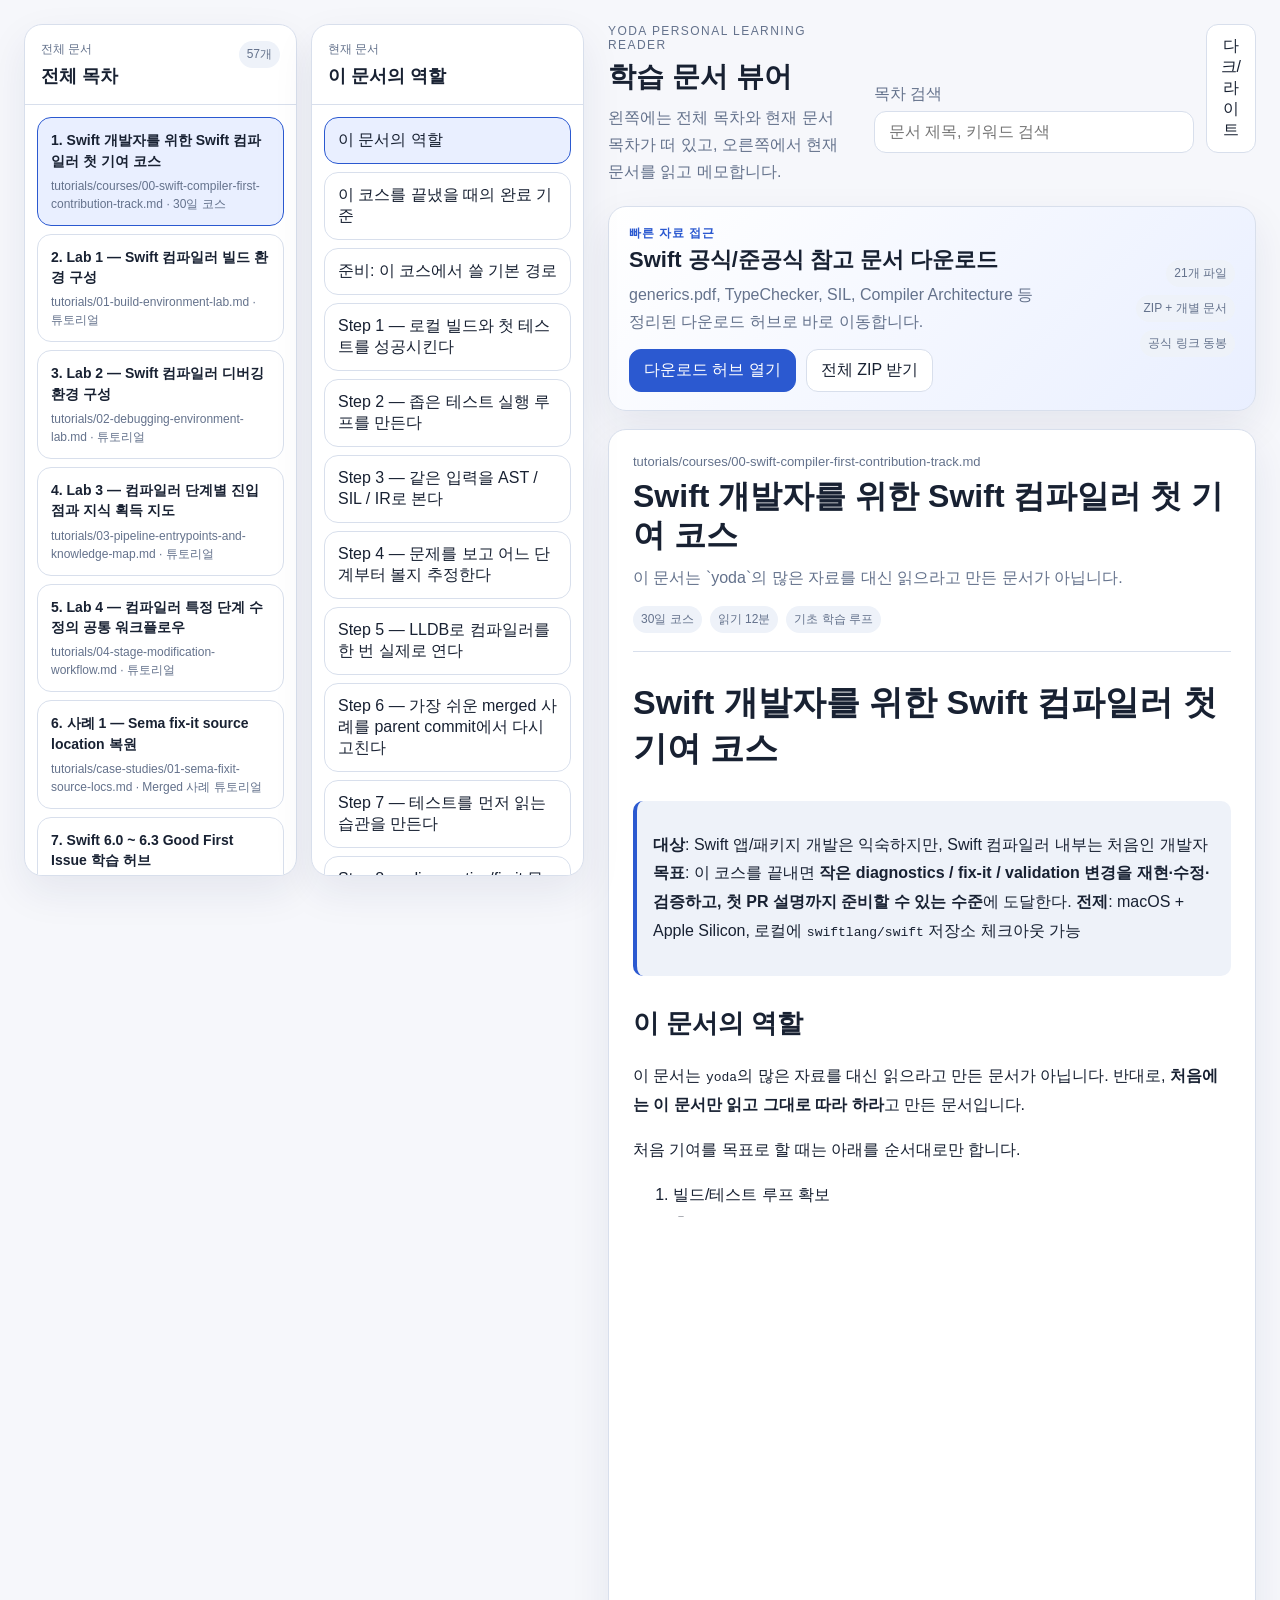
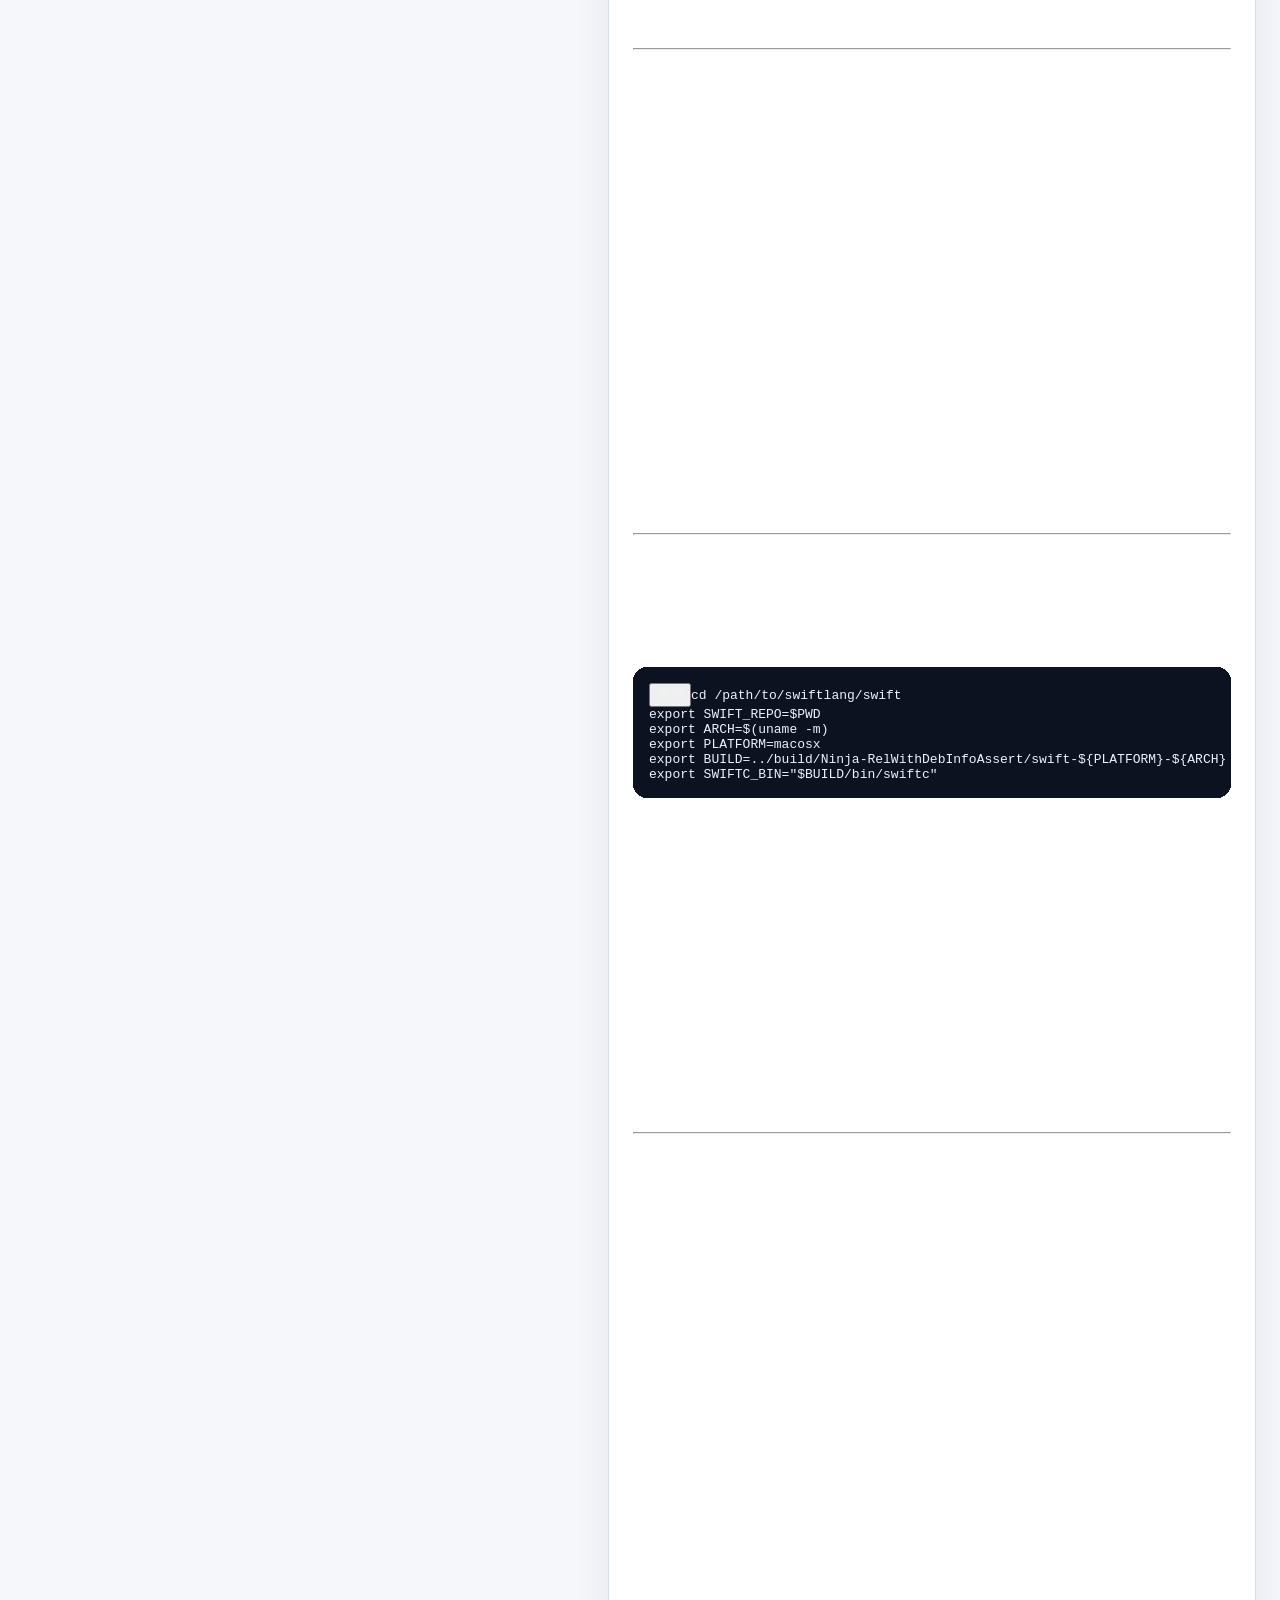
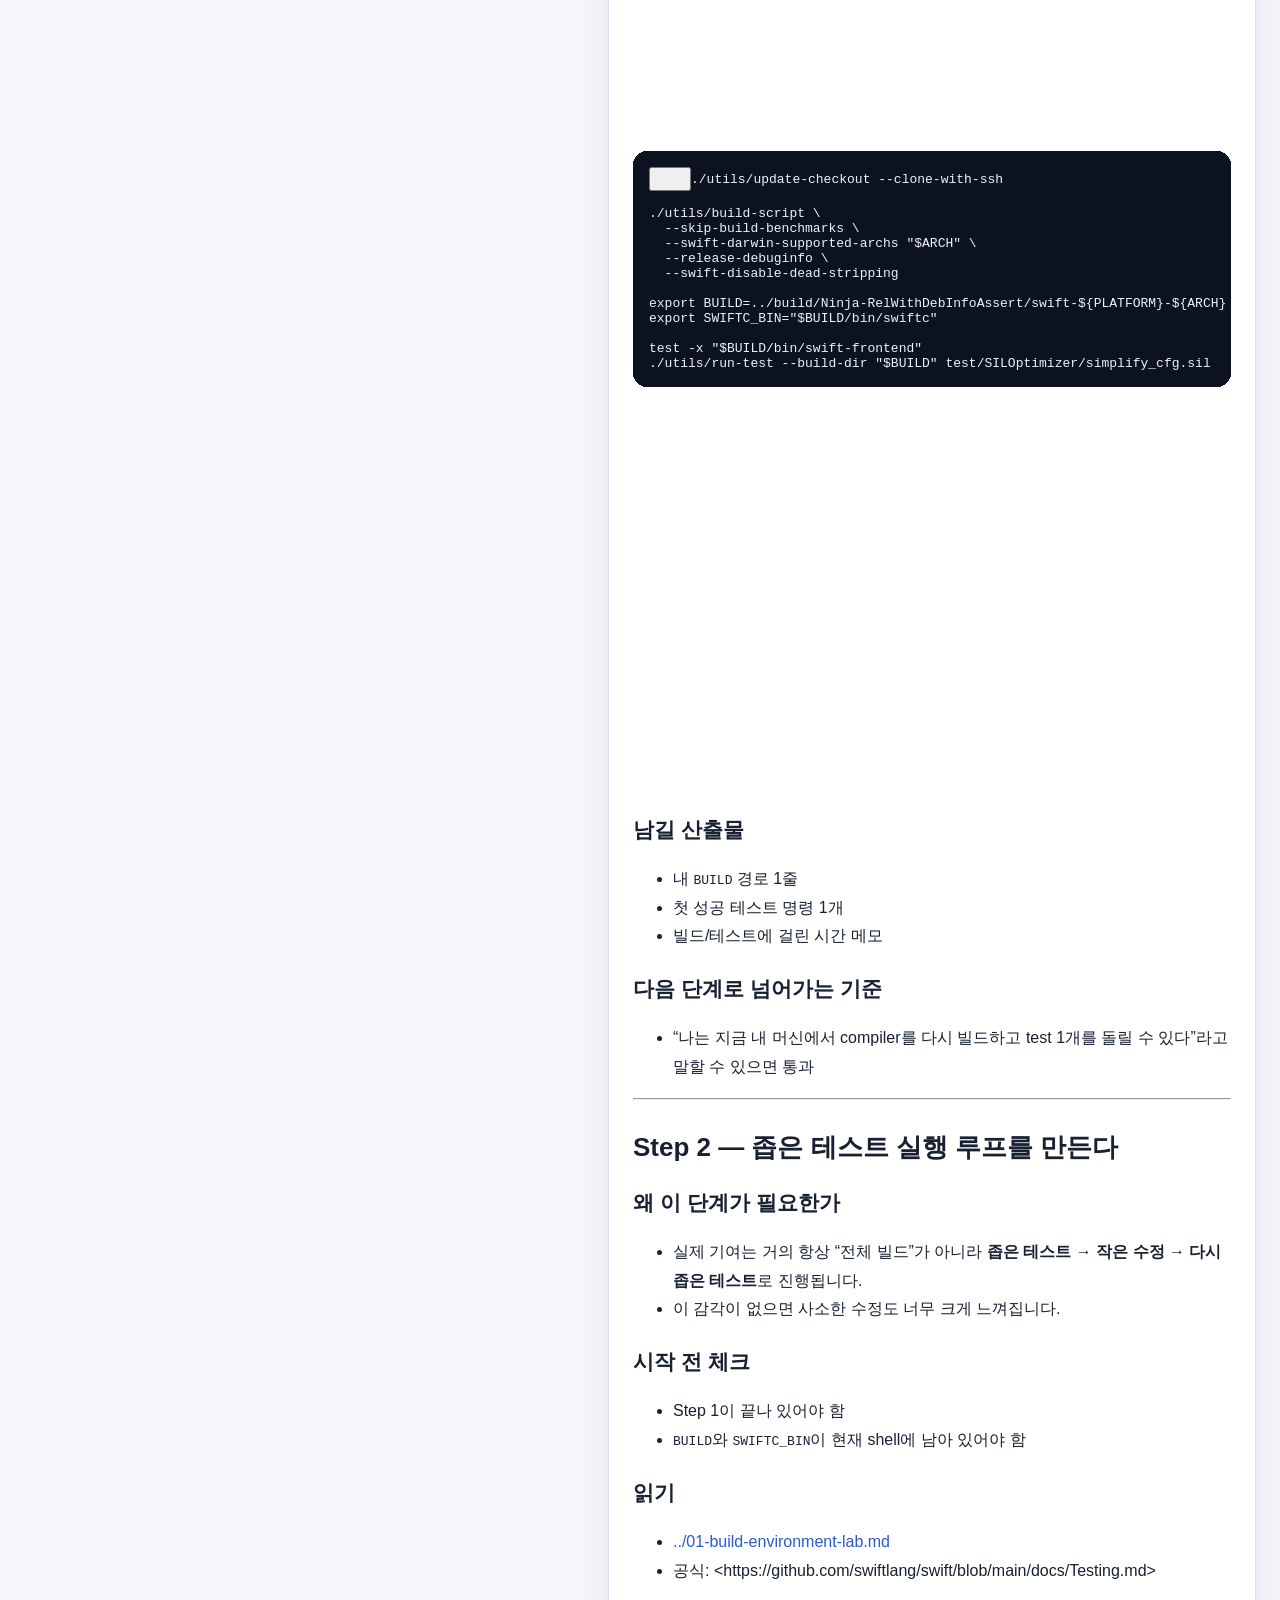
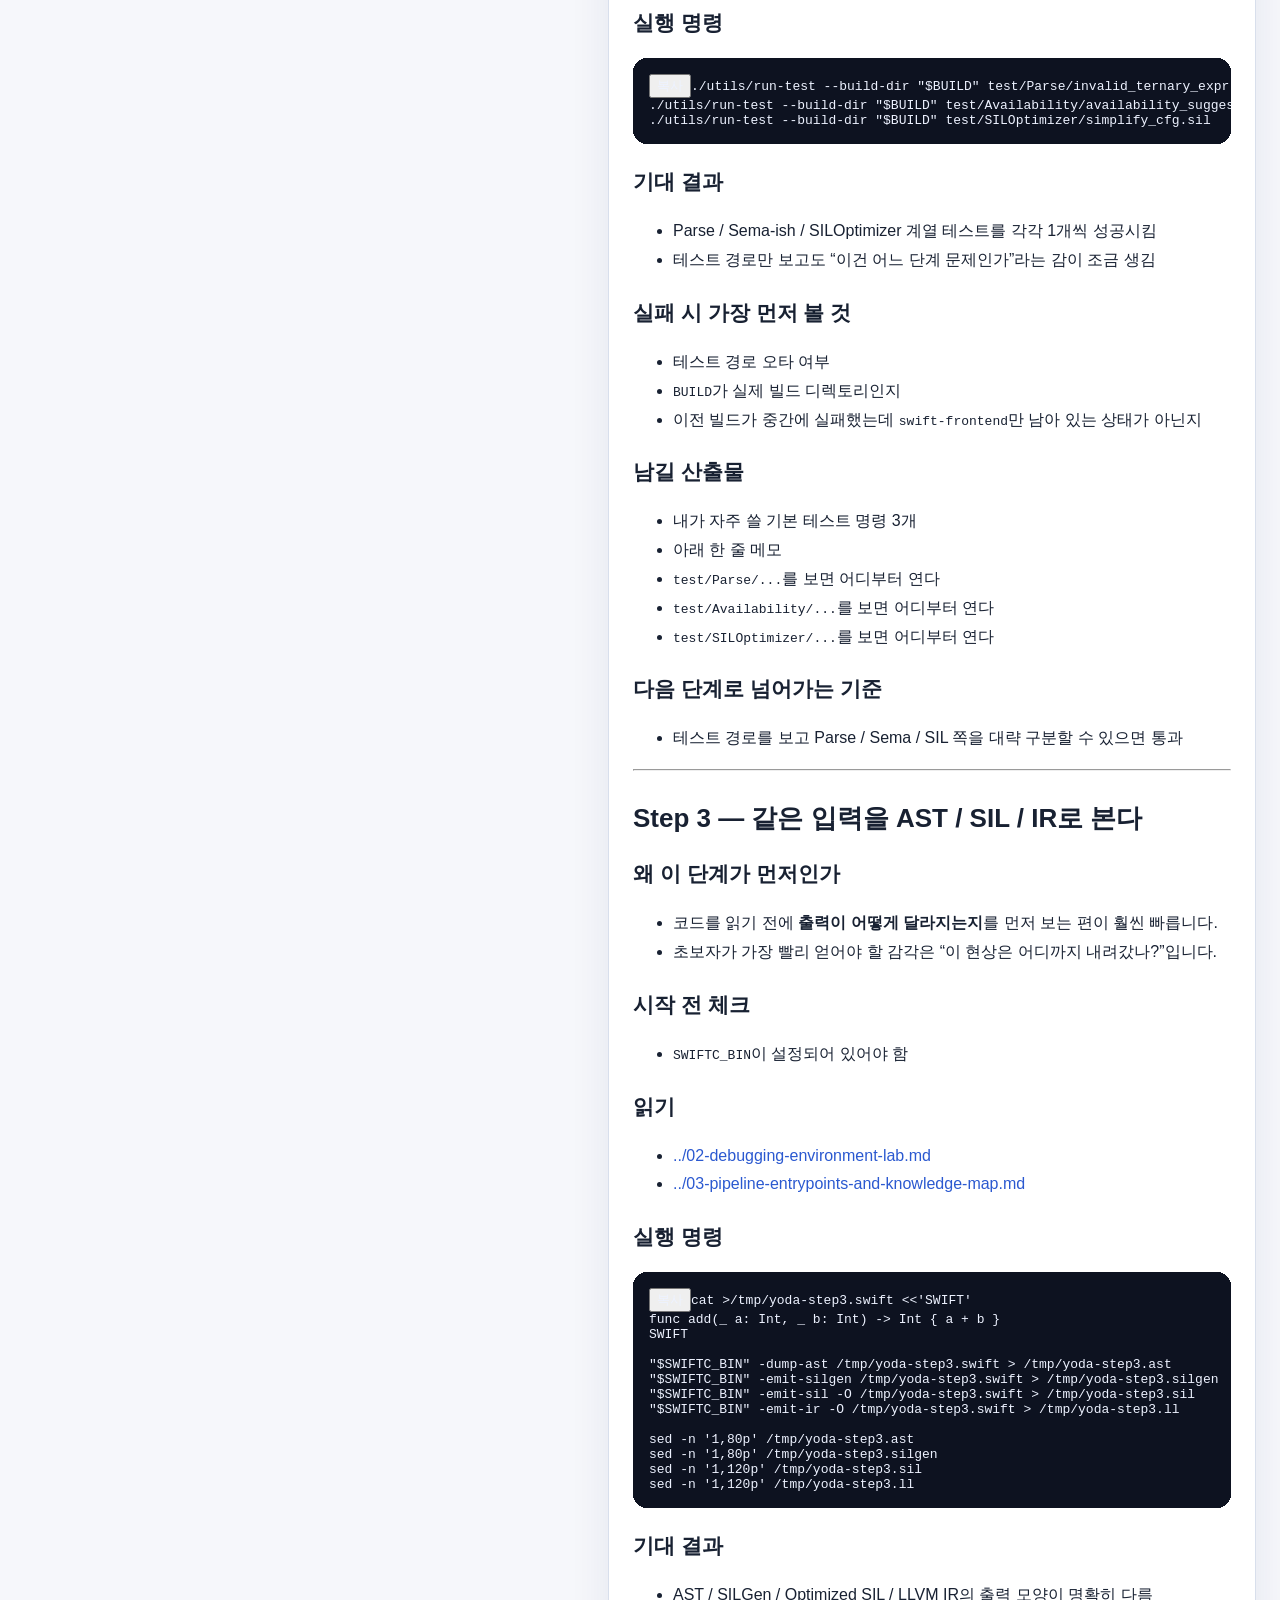
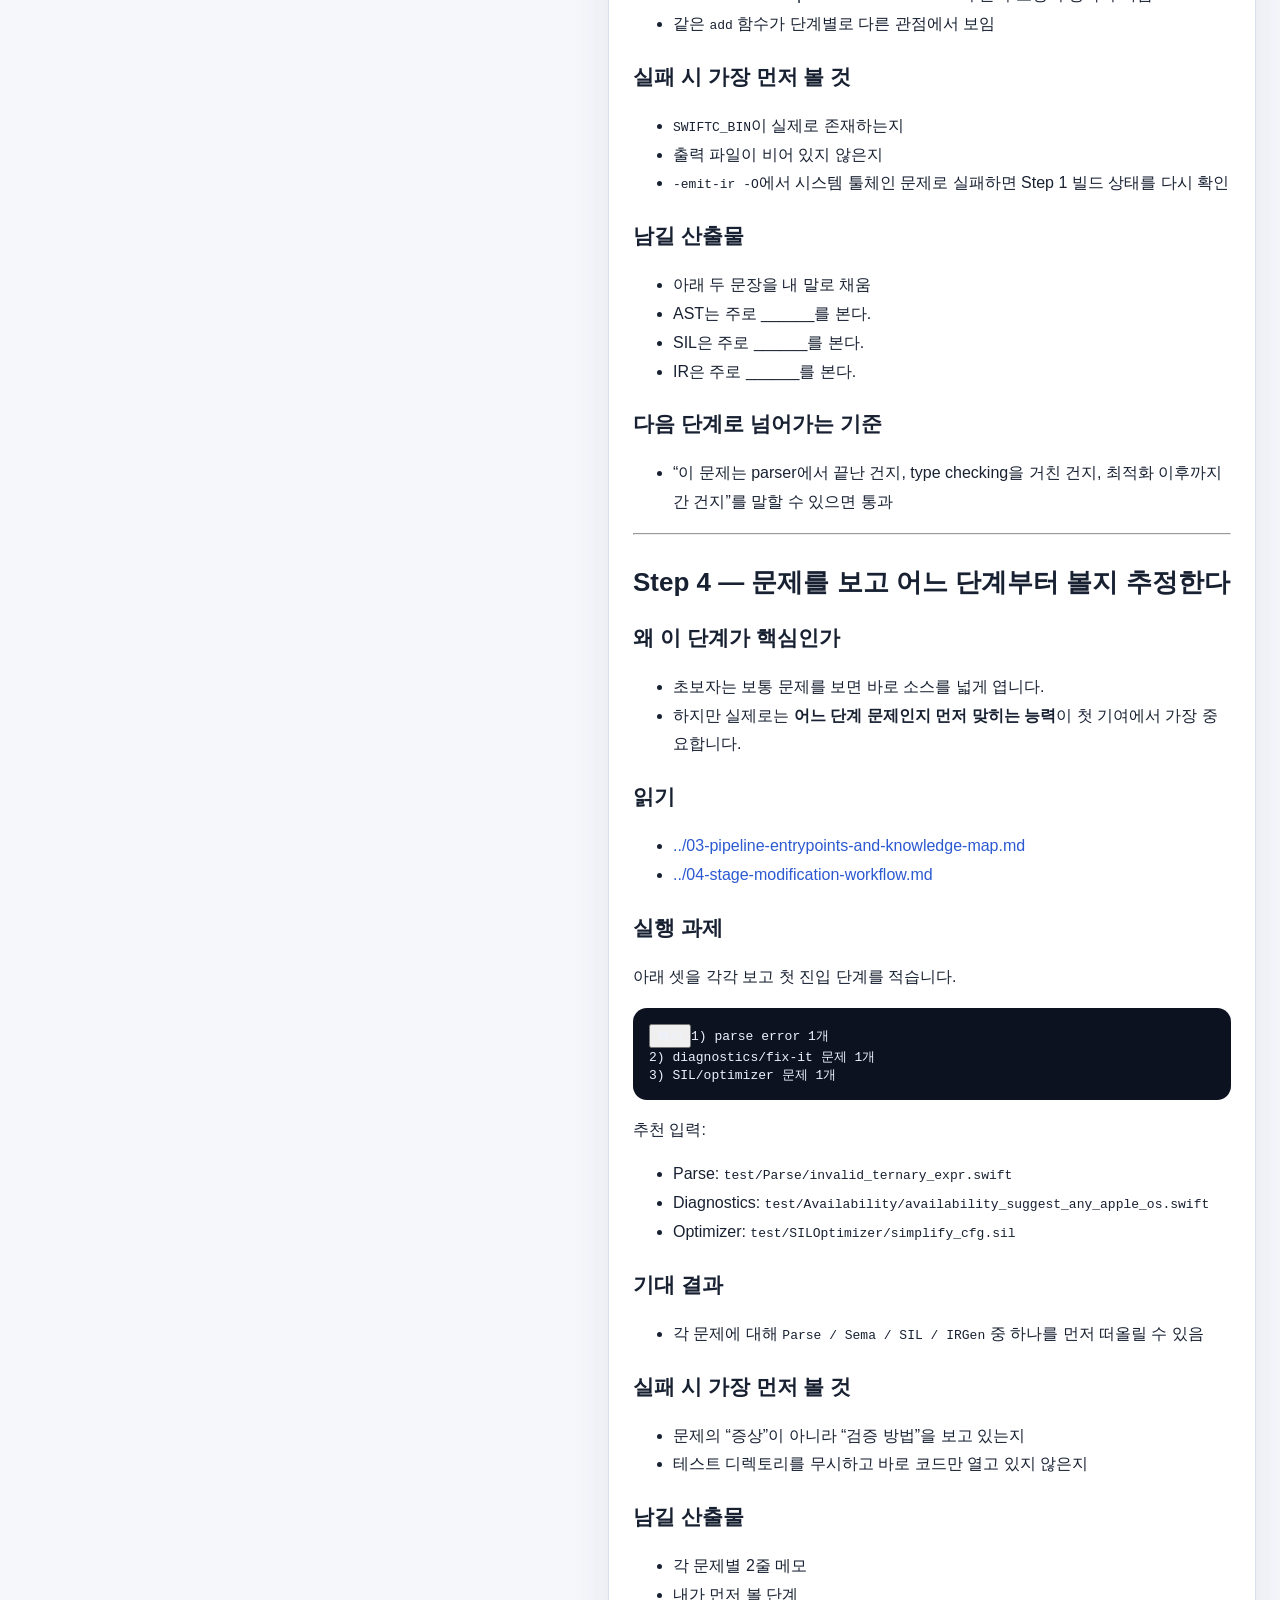
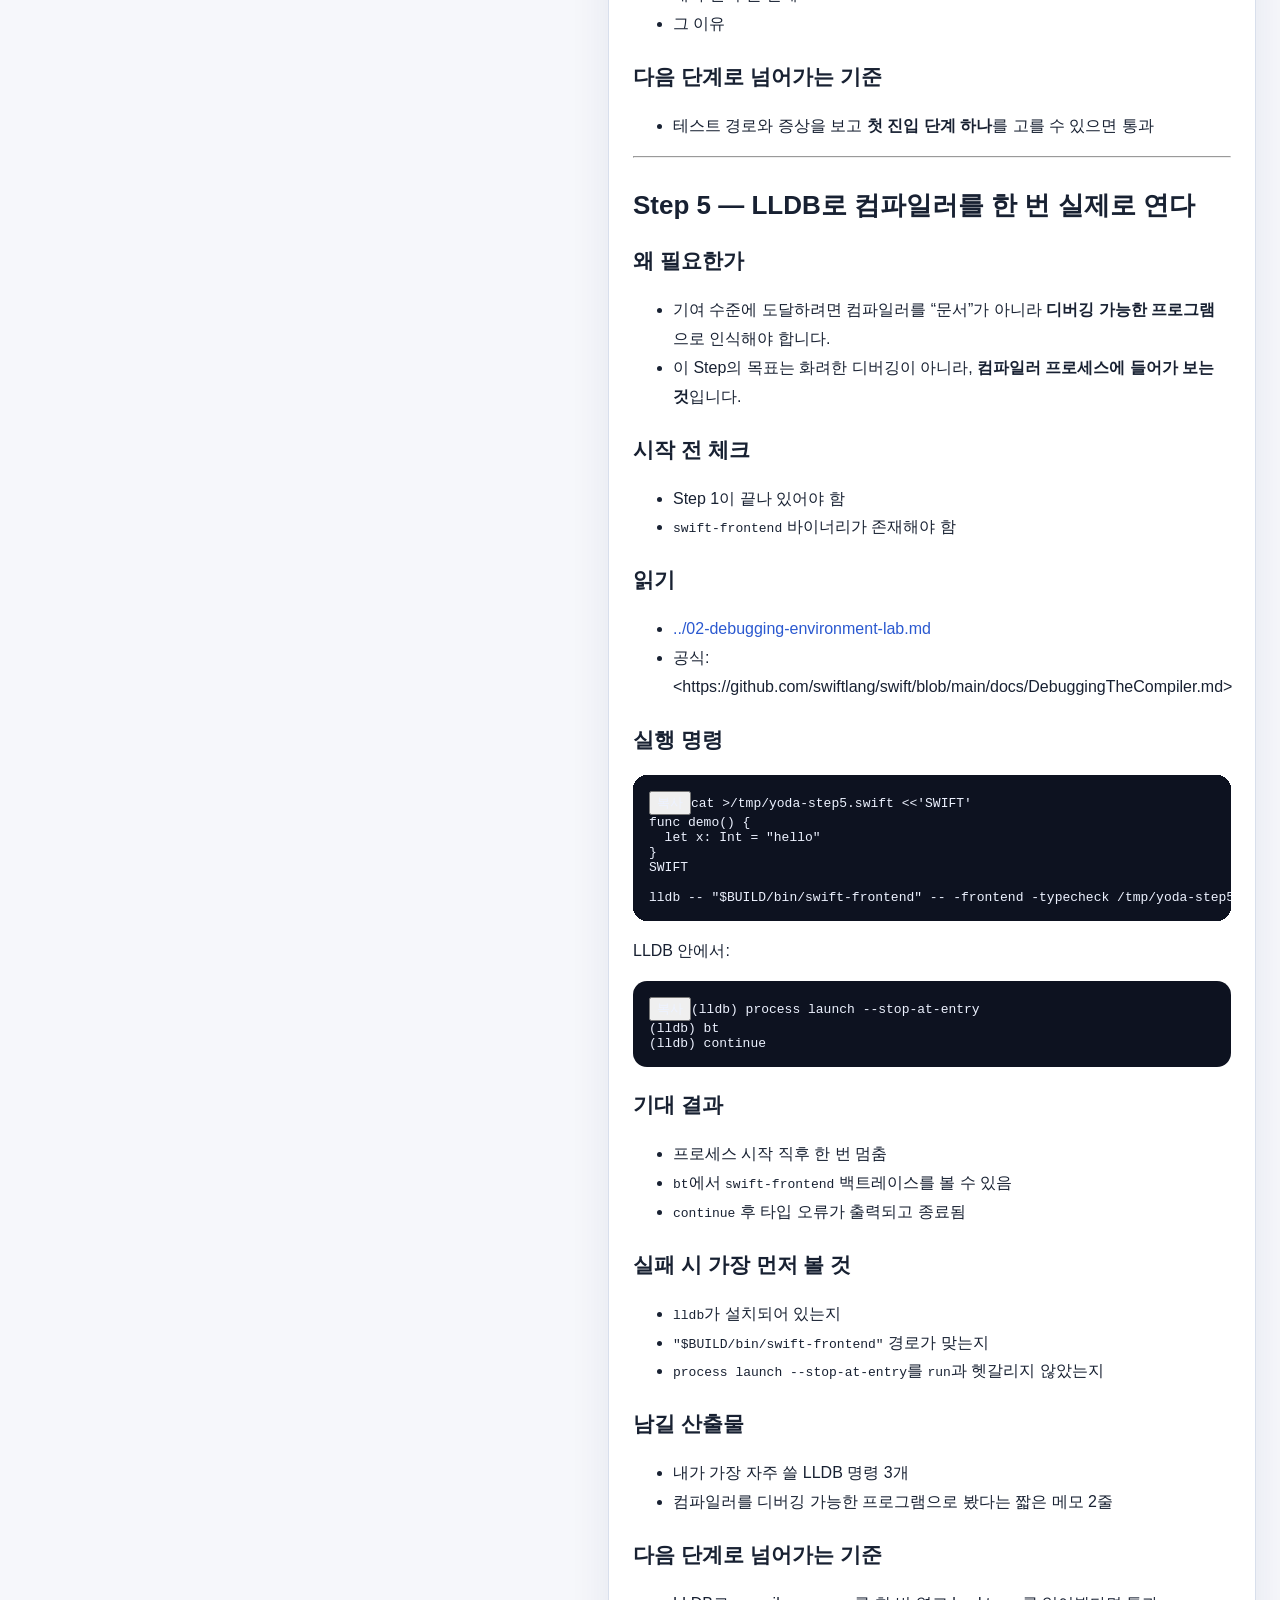
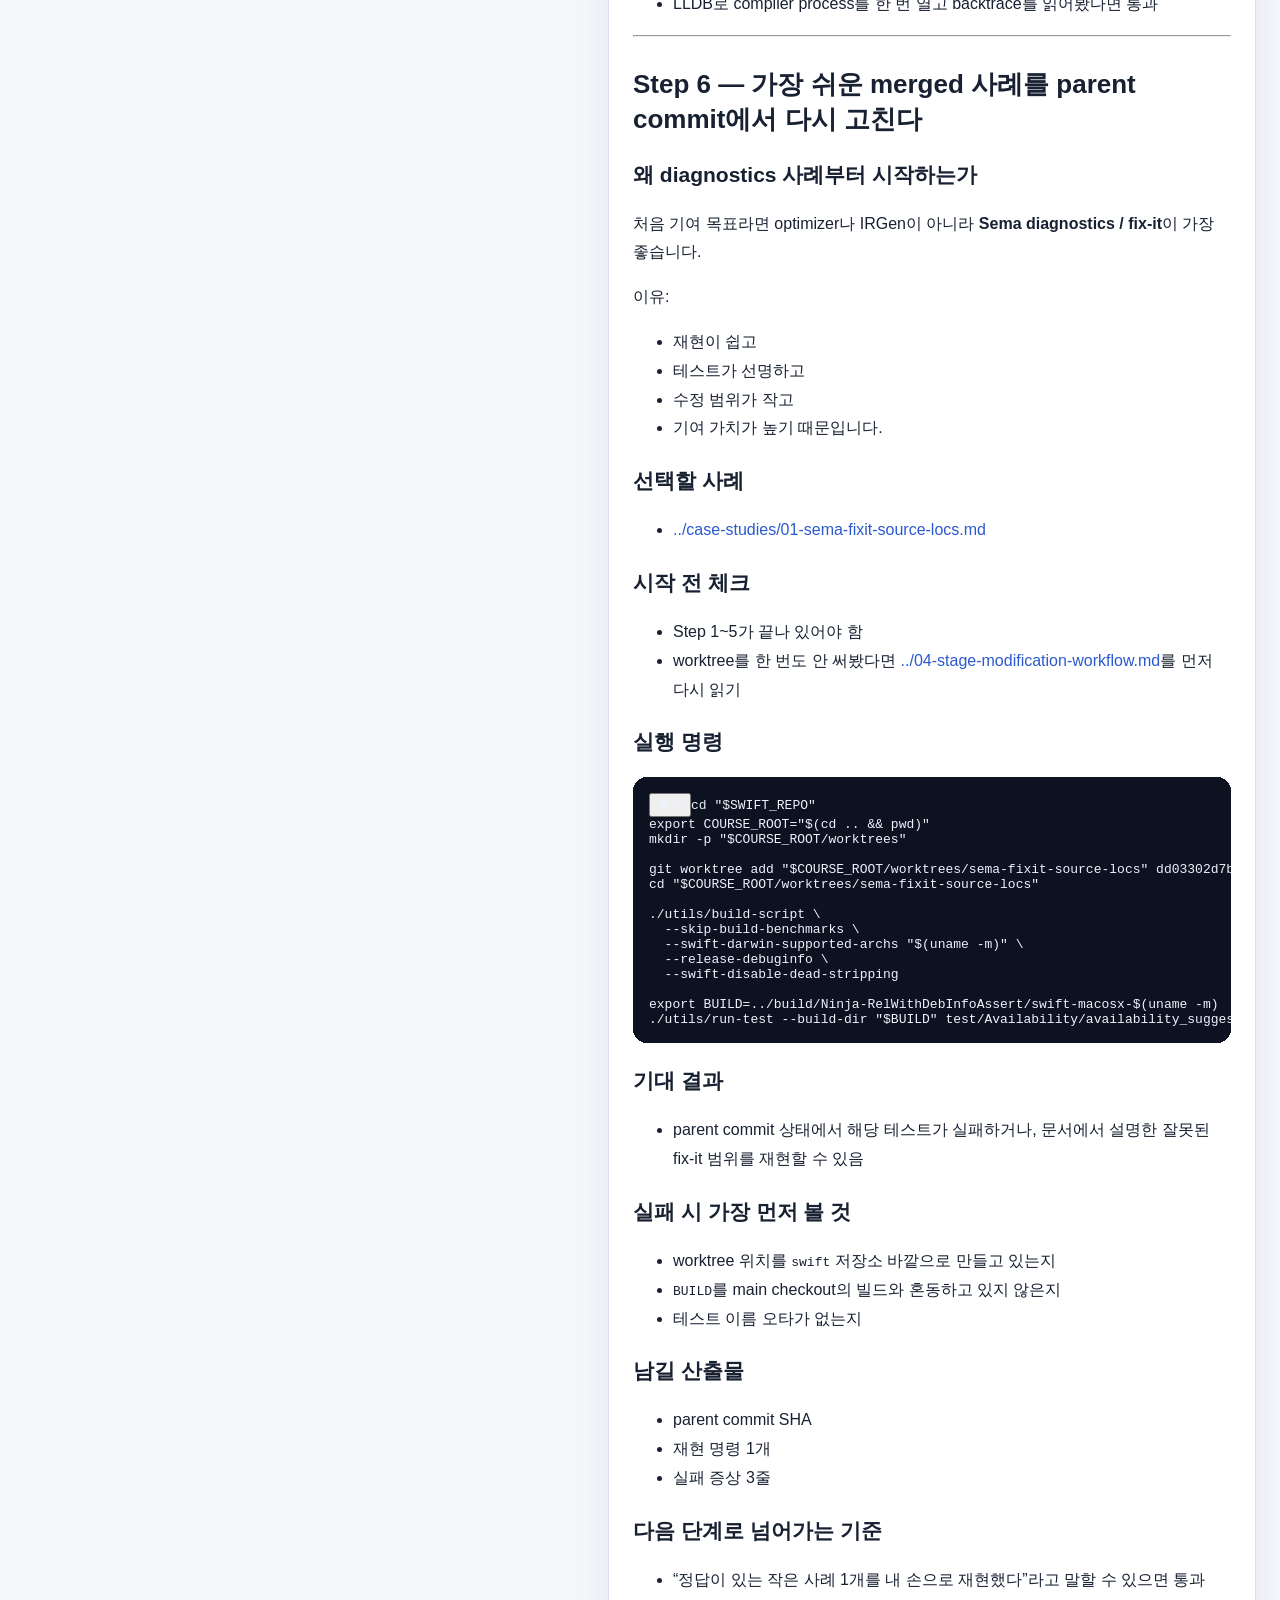
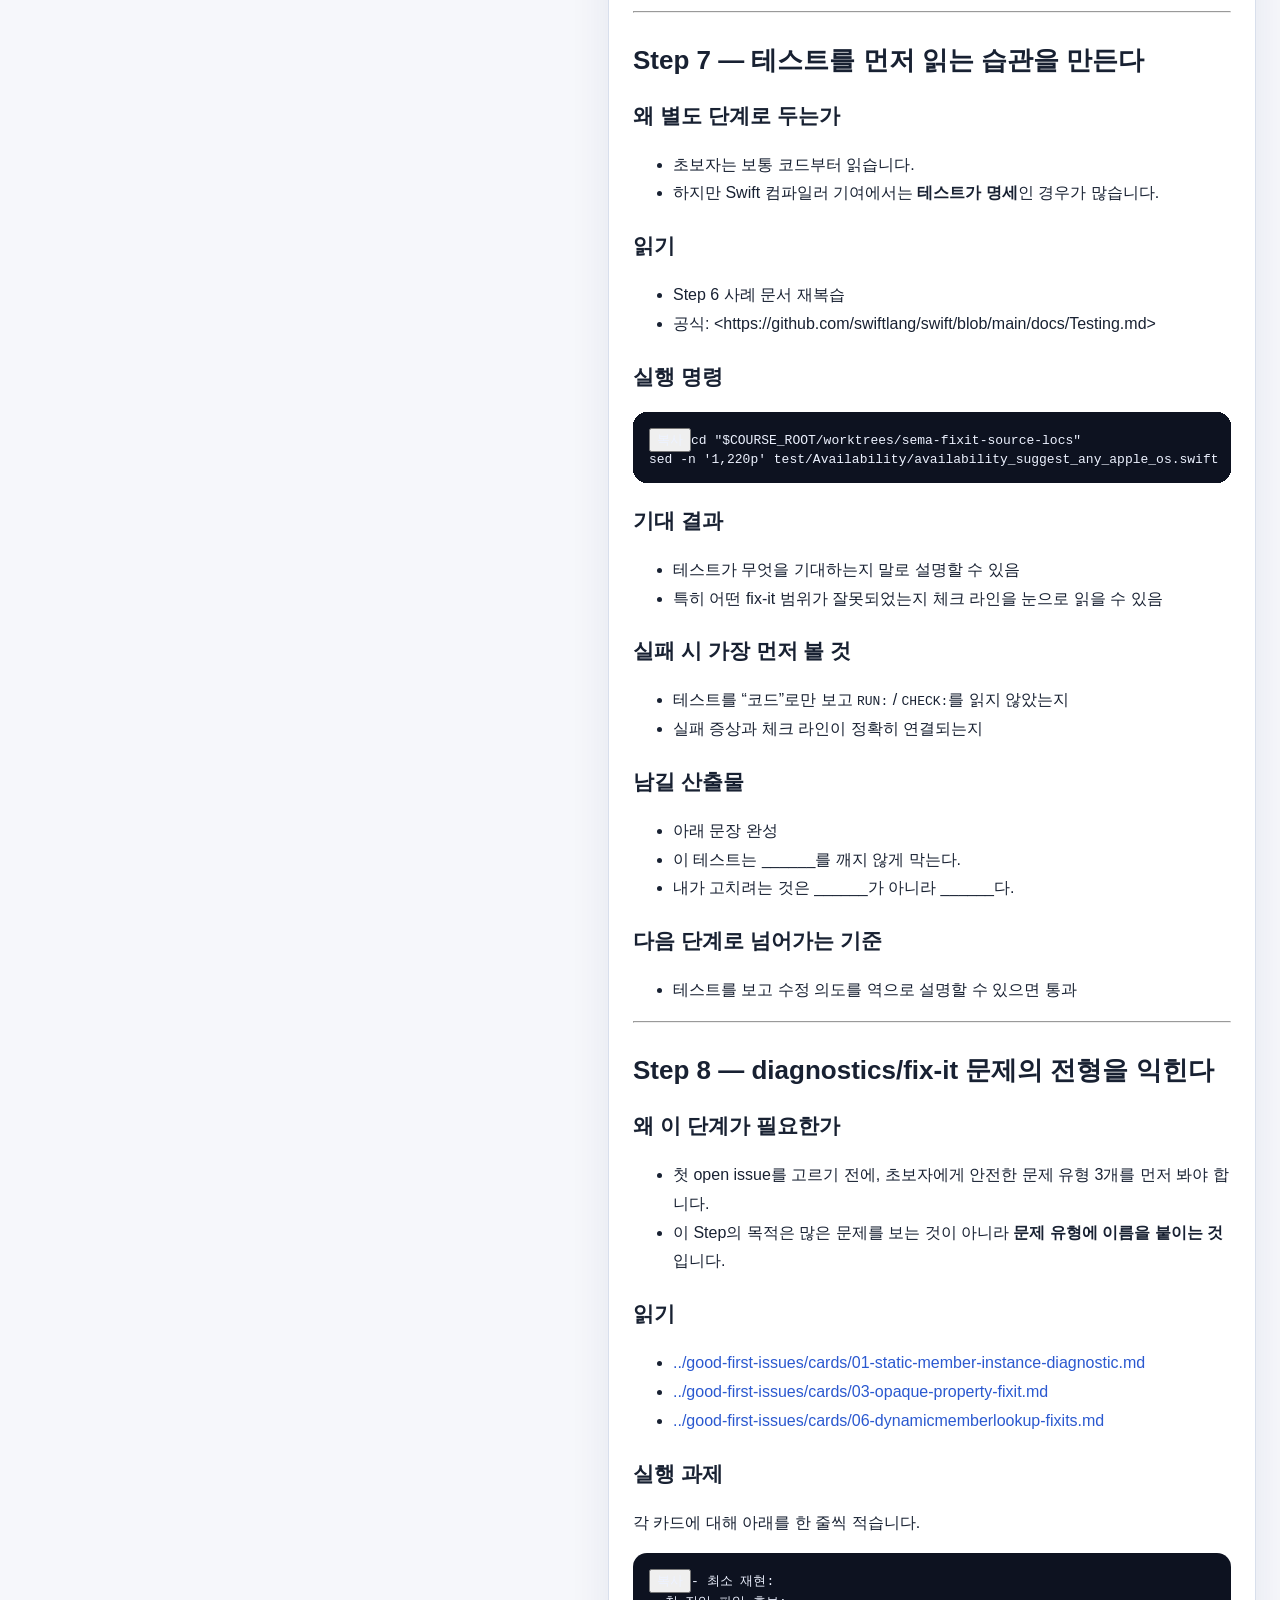
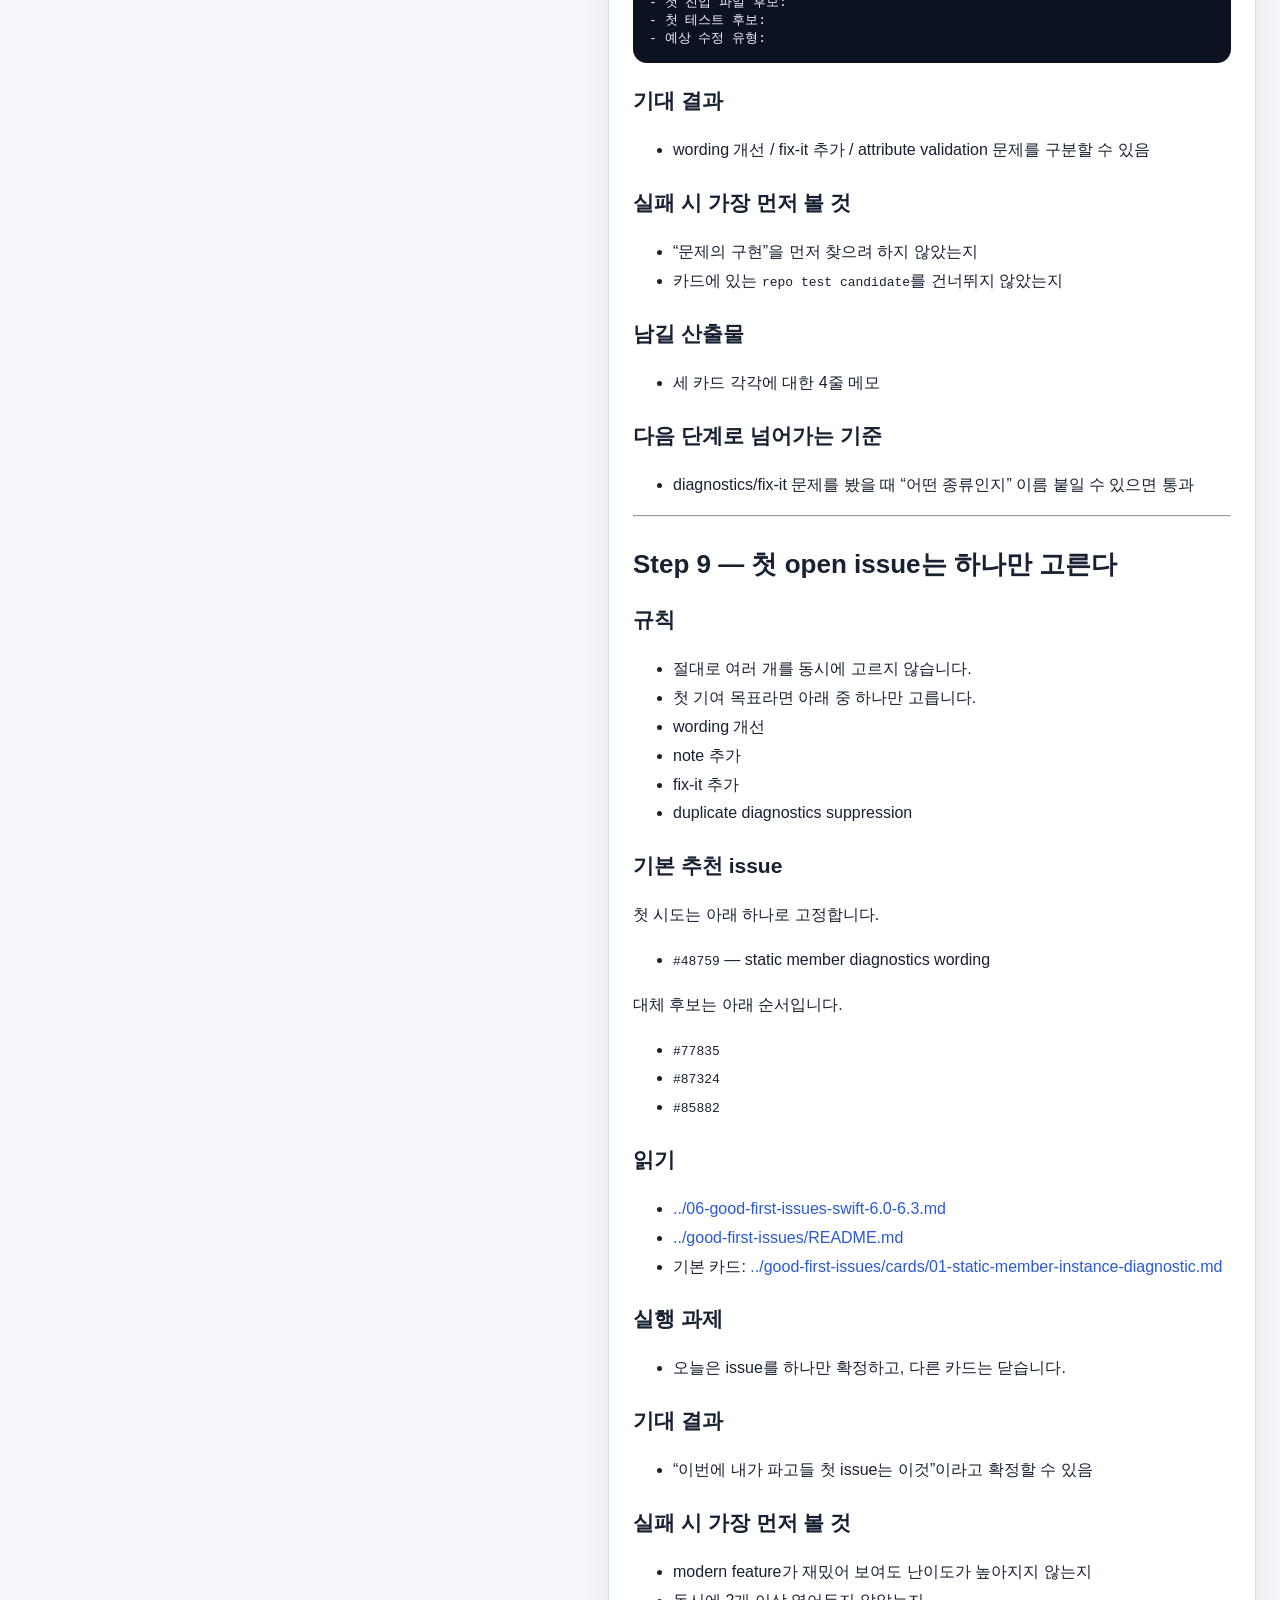
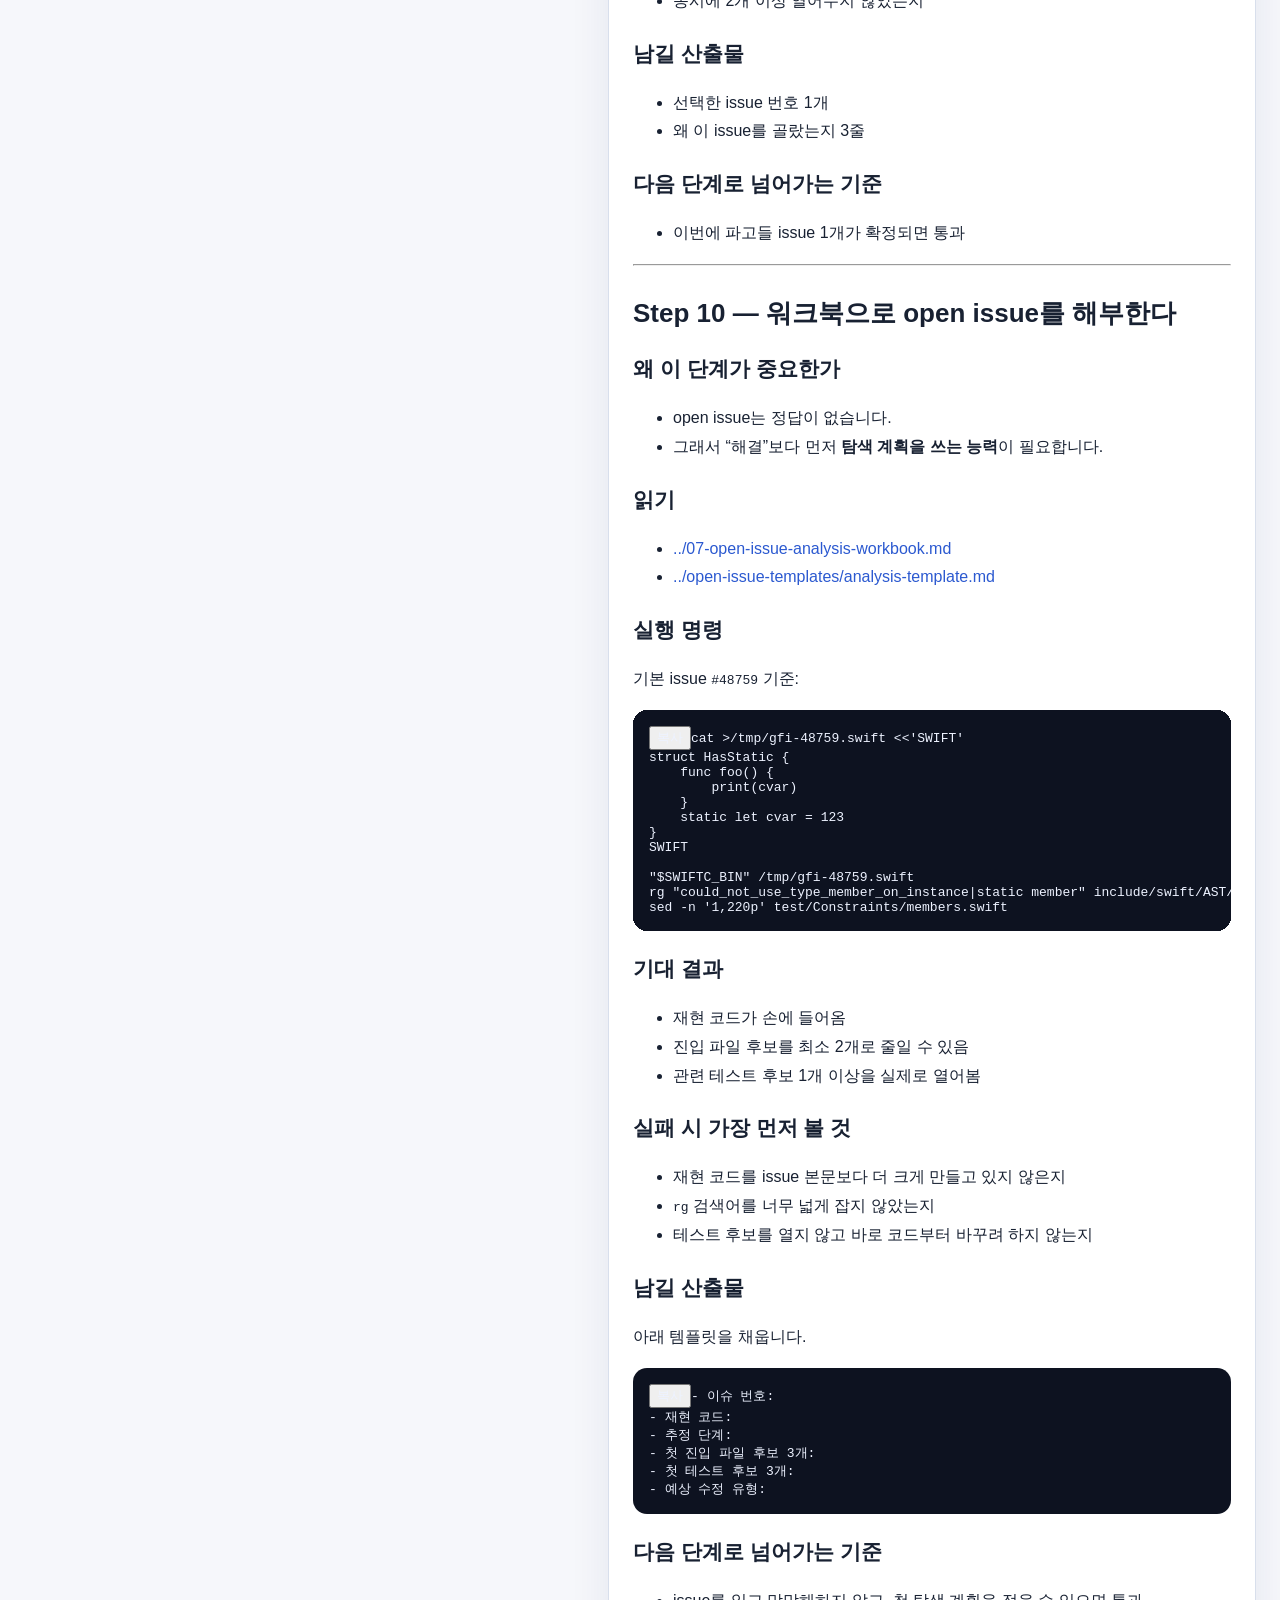
==== commit 78fde15d: "Highlight download hub in yoda reader UI" ====
--- a/docs/index.html
+++ b/docs/index.html
@@ -55,6 +55,8 @@
         </div>
       </header>
 
+      <section id="spotlightStrip" class="spotlight-strip"></section>
+
       <main class="content-pane">
         <article class="pane-card reader-card">
           <header id="docHeader" class="doc-header"></header>
--- a/docs/styles.css
+++ b/docs/styles.css
@@ -11,7 +11,7 @@
   --radius-xl: 18px;
   --radius-lg: 14px;
   --radius-md: 12px;
-  --nav-width: 320px;
+  --nav-width: 620px;
 }
 
 body.theme-dark {
@@ -45,8 +45,8 @@
   top: 24px;
   width: var(--nav-width);
   height: calc(100vh - 48px);
-  display: flex;
-  flex-direction: column;
+  display: grid;
+  grid-template-columns: minmax(0, 1fr) minmax(0, 1fr);
   gap: 14px;
   z-index: 20;
 }
@@ -61,15 +61,15 @@
 }
 
 .floating-global-card {
-  flex: 1 1 auto;
   display: flex;
   flex-direction: column;
+  height: 100%;
 }
 
 .floating-current-card {
-  flex: 0 0 34vh;
   display: flex;
   flex-direction: column;
+  height: 100%;
 }
 
 .floating-card-header {
@@ -148,6 +148,75 @@
   align-items: flex-end;
 }
 
+.spotlight-strip {
+  margin-bottom: 18px;
+}
+
+.spotlight-card {
+  display: flex;
+  justify-content: space-between;
+  gap: 20px;
+  align-items: center;
+  padding: 18px 20px;
+  border: 1px solid var(--border);
+  border-radius: var(--radius-xl);
+  background: linear-gradient(135deg, var(--panel) 0%, var(--primary-soft) 100%);
+  box-shadow: var(--shadow);
+}
+
+.spotlight-copy h2 {
+  margin: 4px 0 8px;
+  font-size: 22px;
+  line-height: 1.25;
+}
+
+.spotlight-copy p {
+  margin: 0;
+  color: var(--muted);
+  line-height: 1.7;
+}
+
+.spotlight-kicker {
+  font-size: 12px;
+  text-transform: uppercase;
+  letter-spacing: 0.08em;
+  color: var(--primary);
+  font-weight: 700;
+}
+
+.spotlight-actions {
+  display: flex;
+  flex-wrap: wrap;
+  gap: 10px;
+  margin-top: 14px;
+}
+
+.spotlight-button {
+  display: inline-flex;
+  align-items: center;
+  justify-content: center;
+  border: 1px solid var(--border);
+  border-radius: var(--radius-md);
+  background: var(--panel);
+  padding: 10px 14px;
+  cursor: pointer;
+  text-decoration: none;
+  color: var(--text);
+}
+
+.spotlight-button.primary {
+  border-color: var(--primary);
+  background: var(--primary);
+  color: white;
+}
+
+.spotlight-meta {
+  display: flex;
+  flex-wrap: wrap;
+  gap: 8px;
+  justify-content: flex-end;
+}
+
 .search-box {
   display: flex;
   flex-direction: column;
@@ -361,8 +430,12 @@
   margin-top: 10px;
 }
 
+@media (max-width: 1400px) {
+  :root { --nav-width: 560px; }
+}
+
 @media (max-width: 1180px) {
-  :root { --nav-width: 280px; }
+  :root { --nav-width: 520px; }
   .app-shell { padding-left: calc(var(--nav-width) + 40px); }
 }
 
@@ -378,6 +451,7 @@
     width: auto;
     height: calc(100vh - 96px);
     display: none;
+    grid-template-columns: 1fr;
   }
 
   .floating-nav-column.open {
@@ -396,6 +470,15 @@
   .toolbar {
     flex-direction: column;
     align-items: stretch;
+  }
+
+  .spotlight-card {
+    flex-direction: column;
+    align-items: flex-start;
+  }
+
+  .spotlight-meta {
+    justify-content: flex-start;
   }
 
   .search-box input {
